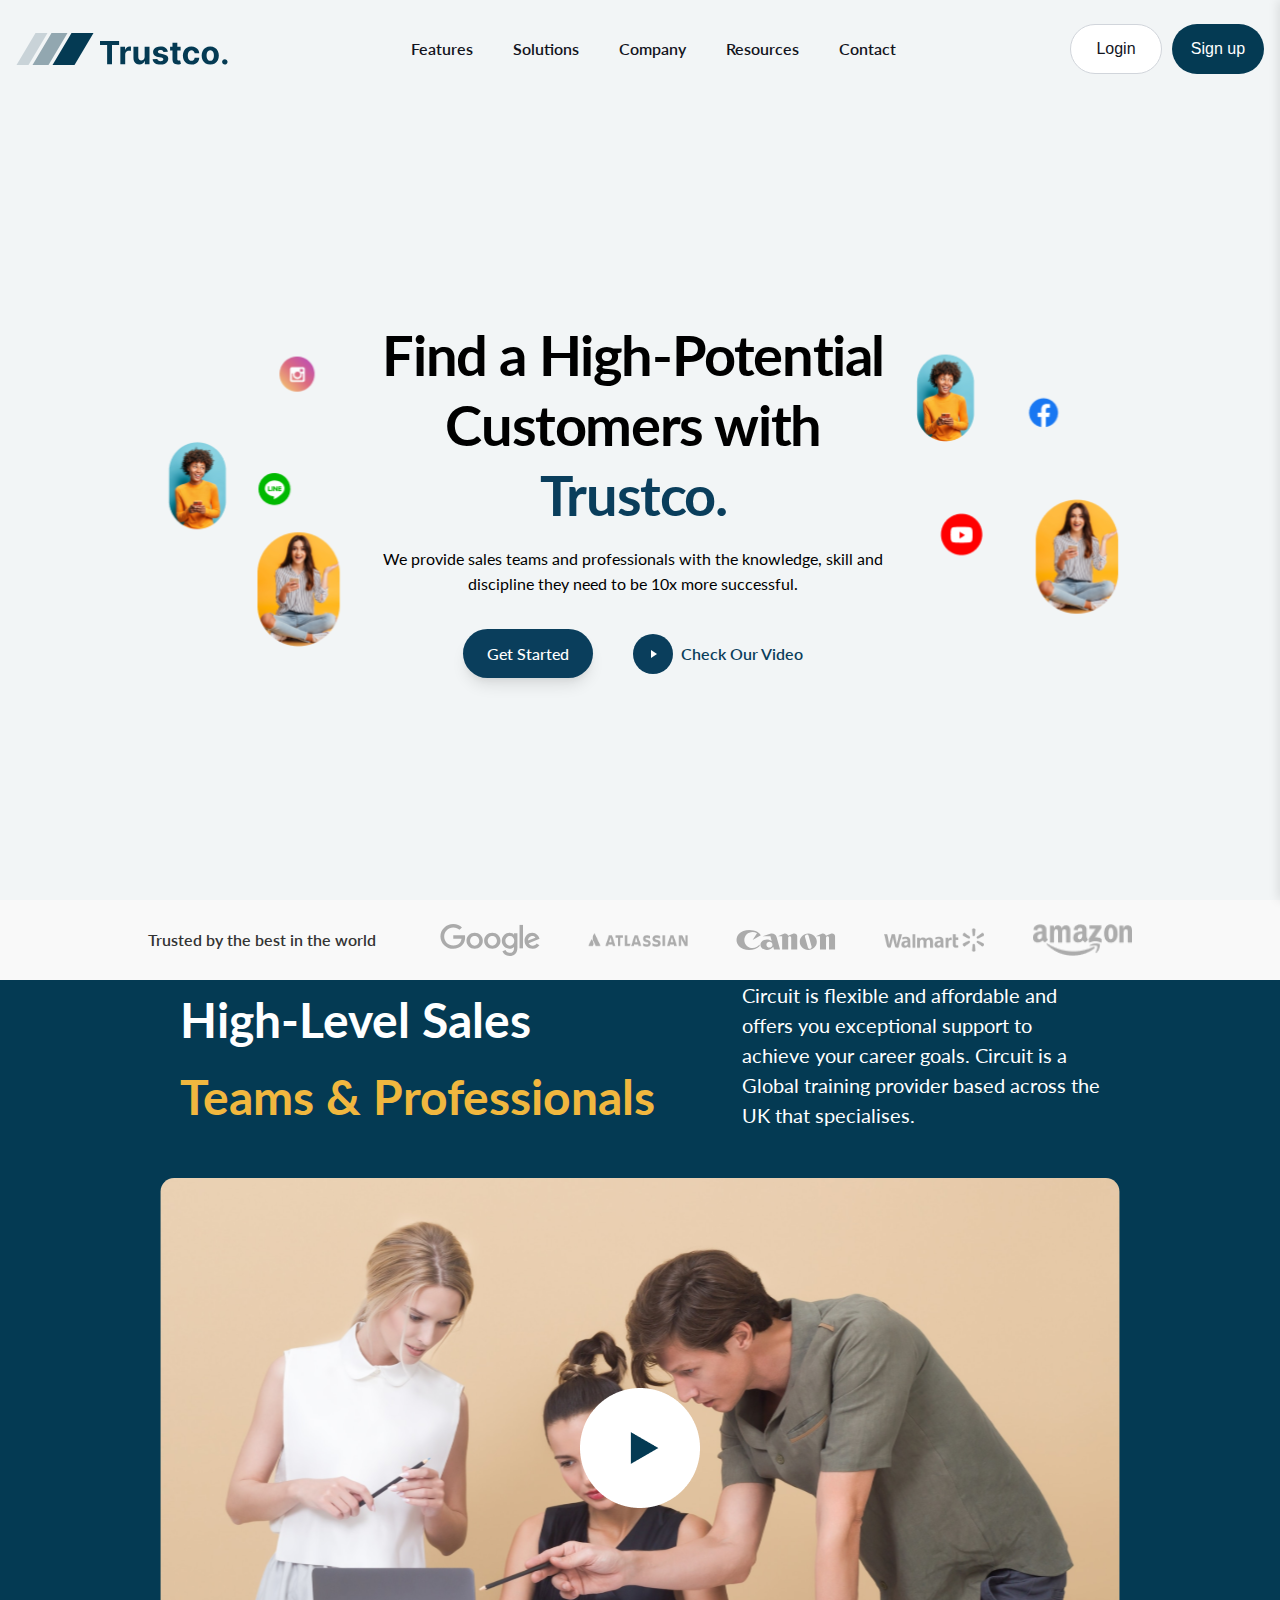
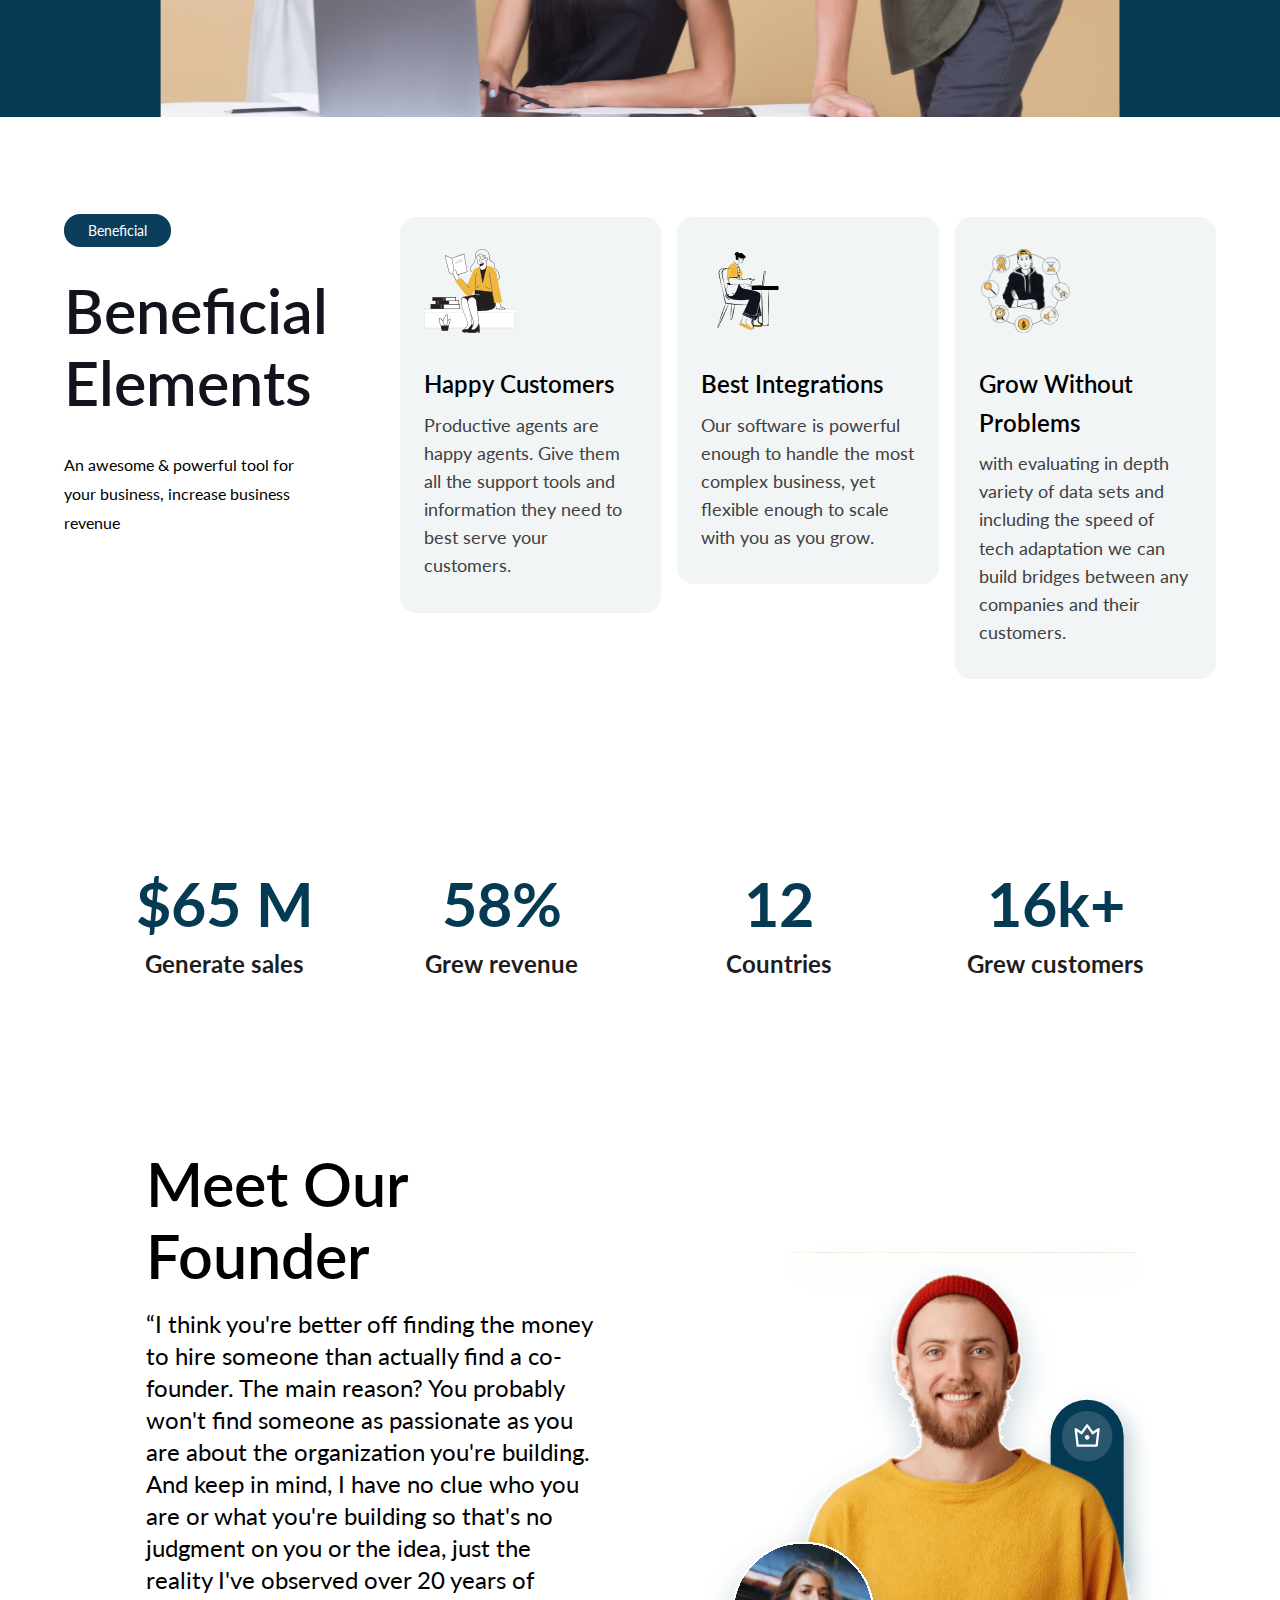
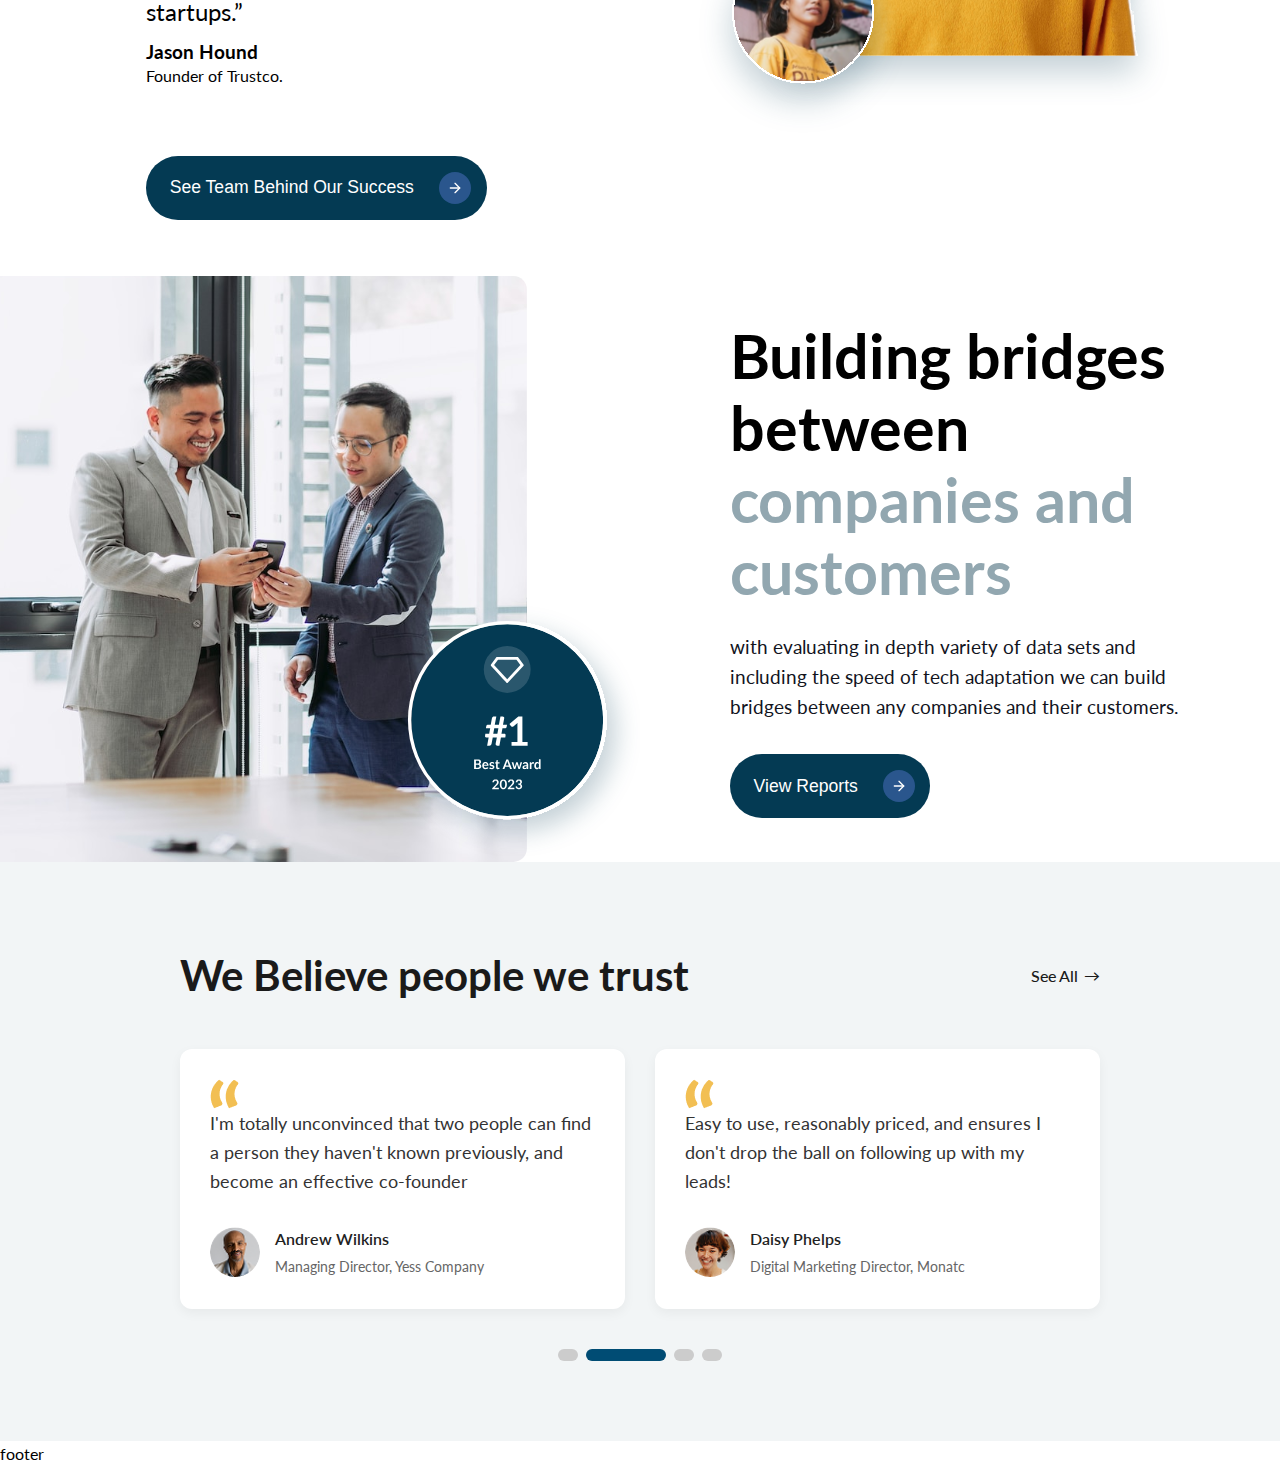
==== index.html @ 1fb5993a "implmented testimonial section for desktop" ====
<!DOCTYPE html>
<html lang="en">

<head>
    <meta charset="UTF-8">
    <meta name="viewport" content="width=device-width, initial-scale=1.0">
    <link rel="stylesheet" href="style.css">
    <title>Document</title>
</head>

<body>
    <!-- navbar -->
    <header>
        <div class="logo">
            <img src="./assests/Logo.svg" alt="Trustco Logo">
        </div>

        <nav class="desktop-menu">
            <ul>
                <li><a href="#">Features</a></li>
                <li><a href="#">Solutions</a></li>
                <li><a href="#">Company</a></li>
                <li><a href="#">Resources</a></li>
                <li><a href="#">Contact</a></li>
            </ul>
        </nav>

        <div class="desktop-buttons">
            <button class="btn btn-login">Login</button>
            <button class="btn btn-signup">Sign up</button>
        </div>

        <!-- Hamburger Menu Button -->
        <button class="hamburger-menu" id="hamburger-button">
            <svg xmlns="http://www.w3.org/2000/svg" viewBox="0 0 24 24" fill="none" stroke="currentColor"
                stroke-width="2" stroke-linecap="round" stroke-linejoin="round">
                <line x1="3" y1="12" x2="21" y2="12"></line>
                <line x1="3" y1="6" x2="21" y2="6"></line>
                <line x1="3" y1="18" x2="21" y2="18"></line>
            </svg>
        </button>
    </header>

    <!-- Mobile Menu -->
    <div class="mobile-menu" id="mobile-menu">
        <div class="mobile-menu-header">
            <button class="close-button" id="close-button">
                <svg xmlns="http://www.w3.org/2000/svg" viewBox="0 0 24 24" fill="none" stroke="currentColor"
                    stroke-width="2" stroke-linecap="round" stroke-linejoin="round">
                    <line x1="18" y1="6" x2="6" y2="18"></line>
                    <line x1="6" y1="6" x2="18" y2="18"></line>
                </svg>
            </button>
        </div>
        <ul>
            <li><a href="#">Features</a></li>
            <li><a href="#">Solutions</a></li>
            <li><a href="#">Company</a></li>
            <li><a href="#">Resources</a></li>
            <li><a href="#">Contact</a></li>
        </ul>
        <div class="mobile-buttons">
            <button class="btn btn-login">Login</button>
            <button class="btn btn-signup">Sign up</button>
        </div>
    </div>

    <div class="overlay" id="overlay"></div>


    <!-- body -->


    <main>
        <section class="hero-section">
            <div class="hero-container">
                <div class="hero-image-left">
                    <img src="./assests/Hero-5.svg" alt="Left decorative image">
                </div>

                <div class="hero-content">
                    <h1 class="hero-title">
                        Find a High-Potential<br>
                        Customers with <span class="highlight">Trustco.</span>
                    </h1>
                    <p class="hero-description">
                        We provide sales teams and professionals with the knowledge, skill and
                        discipline they need to be 10x more successful.
                    </p>

                    <div class="hero-buttons">
                        <a href="#" class="btn-primary">Get Started</a>
                        <a href="#" class="btn-video">
                            <span class="video-icon">
                                <svg width="24" height="24" viewBox="0 0 24 24" fill="none"
                                    xmlns="http://www.w3.org/2000/svg">
                                    <path d="M10 8L16 12L10 16V8Z" fill="white" />
                                </svg>
                            </span>
                            Check Our Video
                        </a>
                    </div>
                </div>

                <div class="hero-image-right">
                    <img src="./assests/Hero 6.svg" alt="Right decorative image">
                </div>
                <div class="hero-image-mobile">
                    <img src="./assests/phoneHero.svg" alt="mobile decorative image">
                </div>
            </div>
        </section>

        <!-- trusted-section -->
        <section class="trusted-section">
            <p class="trusted-text">Trusted by the best in the world</p>

            <div class="logo-container">
                <img src="./assests/Google.svg" alt="Google" />
                <img src="./assests/Atlassian.png" alt="Atlassian" />
                <img src="./assests/Canon.svg" alt="Canon" />

                <img src="./assests/Walmart.png" alt="Walmart" />
                <img src="./assests/Amazon.png " alt="Amazon" />


            </div>


        </section>

        <!-- video section -->
        <section class="video-section">
            <div class="container">
                <div class="video-info">
                    <h1>High-Level Sales <br /> <span class="span-text">Teams & Professionals</span> </h1>
                    <p>Circuit is flexible and affordable and offers you exceptional support to achieve your career
                        goals. Circuit is a Global training provider based across the UK that specialises.</p>
                </div>
            </div>
            <div class="thumbnail-container">
                <img src="./assests/thumbnail.svg" alt="thumbnail" class="thumbnailImage" />
                <a href="https://www.youtube.com/watch?v=2vqvBzb0xJY&ab_channel=JoyousTravel" target="_blank">
                    <img src="./assests/Play (1).png" alt="playButton" class="playButton" /></a>
            </div>


        </section>

        <!-- benefit section -->
        <section class="benefit-section">

            <div class="benefit-item-description">
                <span class="badge">Beneficial</span>
                <h2>Beneficial <br> Elements</h2>
                <p>An awesome & powerful tool for your business, increase business revenue</p>
            </div>
            <div class="benefit-item-wrapper">
                <div class="benefit-items">
                    <img src="./assests/Illust 1.svg" alt="happy Customers" class="benefitIcons" />
                    <div class="benefit-description">
                        <h4> Happy Customers</h4>
                        <p>Productive agents are happy agents. Give them all the support tools and information they need
                            to best serve your customers.</p>
                    </div>
                </div>
                <div class="benefit-items">
                    <img src="./assests/Illust 2.png" alt="happy Customers" class="benefitIcons" />
                    <div class="benefit-description">
                        <h4>Best Integrations</h4>
                        <p>Our software is powerful enough to handle the most complex business, yet flexible enough to
                            scale with you as you grow.</p>
                    </div>
                </div>
                <div class="benefit-items">
                    <img src="./assests/Illust 3.png" alt="happy Customers" class="benefitIcons" />
                    <div class="benefit-description">
                        <h4>Grow Without Problems</h4>
                        <p>with evaluating in depth variety of data sets and including the speed of tech adaptation we
                            can build bridges between any companies and their customers.</p>
                    </div>
                </div>
            </div>




        </section>

        <!-- number desktop section -->
        <section class="number-desktop-section">
            <div class="numberItems">
                <h2>$65 M </h2>
                <p>Generate sales</p>
            </div>
            <div class="numberItems">
                <h2>58% </h2>
                <p>Grew revenue</p>
            </div>
            <div class="numberItems">
                <h2>12</h2>
                <p>Countries</p>
            </div>
            <div class="numberItems">
                <h2>16k+ </h2>
                <p>Grew customers</p>
            </div>
        </section>


        <!-- founder desktop section -->
         <section class="founders-desktop-section">
            <div class="founder-description">
                <div class="description-holder">
                    <div class="founder-info">
                        <h2>Meet Our Founder</h2>
                        <p>“I think you're better off finding the money to hire someone than actually find a co-founder. The main reason? You probably won't find someone as passionate as you are about the organization you're building. And keep in mind, I have no clue who you are or what you're building so 
                            that's no judgment on you or the idea, just the reality I've observed over 20 years of startups.”
                        </p>
                        <div class="desgination">
                            <h5>Jason Hound</h5>
                            <p>Founder of Trustco.</p>
                        </div>
                    </div>
                    
    
                    <button class="success-btn">See Team Behind Our Success
                        <span class="icon-holder"><svg xmlns="http://www.w3.org/2000/svg" width="16" height="16"
                                viewBox="0 0 24 24" fill="none" stroke="currentColor" stroke-width="2"
                                stroke-linecap="round" stroke-linejoin="round">
                                <line x1="5" y1="12" x2="19" y2="12"></line>
                                <polyline points="12 5 19 12 12 19"></polyline>
                            </svg></span>
                    </button>
                </div>
               

            </div>
            <div class="founder-picture">
                <img src="./assests/Decoration Profile.svg" alt="founder picture" class="founderPic" / >
            </div>
            
            
         </section>
        <!-- bridge mobile section -->
        <section class="bridge-section-mobile">
            <div class="image-parent">

                <img src="./assests/bridge.svg" alt="Business professionals looking at mobile device"
                    class="bridge-img">
            </div>
            <div class="bridge-description">
                <div class="bridge-description-holder">
                    <h2 class="bridge-title">Building bridges <span>between</span> <span class="text-light">companies
                            and customers</span></h2>
                    <p class="bridge-text">with evaluating in depth variety of data sets and including the speed of tech
                        adaptation we can build bridges between any companies and their customers.</p>
                    <button class="view-reports-btn">View Reports
                        <span class="icon-holder"><svg xmlns="http://www.w3.org/2000/svg" width="16" height="16"
                                viewBox="0 0 24 24" fill="none" stroke="currentColor" stroke-width="2"
                                stroke-linecap="round" stroke-linejoin="round">
                                <line x1="5" y1="12" x2="19" y2="12"></line>
                                <polyline points="12 5 19 12 12 19"></polyline>
                            </svg></span>
                    </button>
                </div>
            </div>

        </section>
        <!-- bridge section -->
        <section class="bridge-section">
            <div class="image-parent">

                <img src="./assests/bridge.svg" alt="Business professionals looking at mobile device"
                    class="bridge-img">
            </div>
            <div class="bridge-description">
                <div class="bridge-description-holder">
                    <h2 class="bridge-title">Building bridges <span>between</span> <span class="text-light">companies
                            and customers</span></h2>
                    <p class="bridge-text">with evaluating in depth variety of data sets and including the speed of tech
                        adaptation we can build bridges between any companies and their customers.</p>
                    <button class="view-reports-btn">View Reports
                        <span class="icon-holder"><svg xmlns="http://www.w3.org/2000/svg" width="16" height="16"
                                viewBox="0 0 24 24" fill="none" stroke="currentColor" stroke-width="2"
                                stroke-linecap="round" stroke-linejoin="round">
                                <line x1="5" y1="12" x2="19" y2="12"></line>
                                <polyline points="12 5 19 12 12 19"></polyline>
                            </svg></span>
                    </button>
                </div>
            </div>

        </section>

         <!-- number mobile section -->
         <section class="number-mobile-section">
            <div class="numberItems">
                <h2>$65 M </h2>
                <p>Generate sales</p>
            </div>
            <div class="numberItems">
                <h2>58% </h2>
                <p>Grew revenue</p>
            </div>
            <div class="numberItems">
                <h2>12</h2>
                <p>Countries</p>
            </div>
            <div class="numberItems">
                <h2>16k+ </h2>
                <p>Grew customers</p>
            </div>
        </section>

         <!-- founder mobile section -->
         <section class="founders-mobile-section">
            <div class="founder-description">
                <div class="description-holder">
                    <div class="founder-info">
                        <h2>Meet Our Founder</h2>
                        <p>“I think you're better off finding the money to hire someone than actually find a co-founder. The main reason? You probably won't find someone as passionate as you are about the organization you're building. And keep in mind, I have no clue who you are or what you're building so 
                            that's no judgment on you or the idea, just the reality I've observed over 20 years of startups.”
                        </p>
                        <div class="desgination">
                            <h5>Jason Hound</h5>
                            <p>Founder of Trustco.</p>
                        </div>
                    </div>
                    
    
                    <button class="success-btn">See Team Behind Our Success
                        <span class="icon-holder"><svg xmlns="http://www.w3.org/2000/svg" width="16" height="16"
                                viewBox="0 0 24 24" fill="none" stroke="currentColor" stroke-width="2"
                                stroke-linecap="round" stroke-linejoin="round">
                                <line x1="5" y1="12" x2="19" y2="12"></line>
                                <polyline points="12 5 19 12 12 19"></polyline>
                            </svg></span>
                    </button>
                </div>
               

            </div>
            <div class="founder-picture">
                <img src="./assests/Decoration Profile.svg" alt="founder picture" class="founderPic" / >
            </div>
            
            
         </section>

         <!-- testimonial section -->

         <section class="testimonials-section">
            <div class="container">
              <div class="testimonials-header">
                <h2>We Believe people we trust</h2>
                <a href="#" class="see-all">See All <span class="arrow">→</span></a>
              </div>
              
              <div class="testimonials-container">
                <div class="testimonial-card">
                  <img src="./assests/“.png" alt="quote" class="quote-image">
                  <p class="testimonial-text">I'm totally unconvinced that two people can find a person they haven't known previously, and become an effective co-founder</p>
                  <div class="testimonial-author">
                    <img src="./assests/Photo.png" alt="Andrew Wilkins" class="author-image">
                    <div class="author-info">
                      <h4 class="author-name">Andrew Wilkins</h4>
                      <p class="author-title">Managing Director, Yess Company</p>
                    </div>
                  </div>
                </div>
          
                <div class="testimonial-card">
                  <img src="./assests/“.png" alt="quote" class="quote-image">
                  <p class="testimonial-text">Easy to use, reasonably priced, and ensures I don't drop the ball on following up with my leads!</p>
                  <div class="testimonial-author">
                    <img src="./assests/Photo (1).png" alt="Daisy Phelps" class="author-image">
                    <div class="author-info">
                      <h4 class="author-name">Daisy Phelps</h4>
                      <p class="author-title">Digital Marketing Director, Monatc</p>
                    </div>
                  </div>
                </div>
              </div>
          
              <div class="testimonials-pagination">
                <span class="pagination-dot"></span>
                <span class="pagination-dot active"></span>
                <span class="pagination-dot"></span>
                <span class="pagination-dot"></span>
              </div>
            </div>
          </section>


    </main>
    <!-- footer -->
    <footer>
        footer
    </footer>


    <script>
        // Get DOM elements
        const hamburgerButton = document.getElementById('hamburger-button');
        const closeButton = document.getElementById('close-button');
        const mobileMenu = document.getElementById('mobile-menu');
        const overlay = document.getElementById('overlay');
        const mobileMenuLinks = document.querySelectorAll('.mobile-menu a');

        // Open mobile menu
        hamburgerButton.addEventListener('click', () => {
            mobileMenu.classList.add('active');
            overlay.classList.add('active');
            document.body.style.overflow = 'hidden'; // Prevent scrolling when menu is open
        });

        // Close mobile menu
        function closeMenu() {
            mobileMenu.classList.remove('active');
            overlay.classList.remove('active');
            document.body.style.overflow = ''; // Restore scrolling
        }

        closeButton.addEventListener('click', closeMenu);
        overlay.addEventListener('click', closeMenu);

        // Close menu when links are clicked
        mobileMenuLinks.forEach(link => {
            link.addEventListener('click', closeMenu);
        });
    </script>
</body>



</html>
---- style.css ----
@import url('https://fonts.googleapis.com/css2?family=Lato:wght@400;700&display=swap');

* {
    box-sizing: border-box;
    margin: 0;
    padding: 0;
}

body {
    font-family: 'Lato', sans-serif;
    font-size: 1rem;
    line-height: 1.6;
    margin: 0;
    padding: 0;
}

h1,
h2,
h3,
h4,
h5,
h6 {
    font-weight: 600;
    margin-bottom: 0.5rem;
}

h1 {
    font-size: 2.5rem;
}

h2 {
    font-size: 2rem;
}

h3 {
    font-size: 1.75rem;
}

h4 {
    font-size: 1.5rem;
}

h5 {
    font-size: 1.25rem;
}

h6 {
    font-size: 1rem;
}

p {
    font-size: 1rem;
    margin-bottom: 1rem;
}

img {
    max-width: 100%;
    height: auto;
    display: block;
}

.hero-section {
    background-color: #F2F5F6;
    height: calc(100vh - 98px);
    display: flex;
    justify-content: center;
    align-items: center;
    position: relative;
}

.hero-container {
    width: 75%;
    display: flex;
    justify-content: space-between;
    align-items: center;
    position: relative;
}



.hero-content {
    text-align: center;
    margin: 0 auto;
    max-width: 48rem;
}

.hero-title {
    font-size: 3.5rem;
    font-weight: 700;
    letter-spacing: -0.025em;
    line-height: 70px;
}

.hero-title .highlight {
    color: #0A3E5C;
}

.hero-description {
    margin-top: 1rem;
    font-size: 1rem;
    max-width: 32rem;
    margin-left: auto;
    margin-right: auto;
}

/* Button styles */
.hero-buttons {
    display: flex;
    justify-content: center;
    gap: 40px;
    margin-top: 2rem;
}

.btn-primary {
    background-color: #0A3E5C;
    color: white;
    padding: 0.75rem 1.5rem;
    
    border-radius: 9999px;
    font-weight: 500;
    text-decoration: none;
    box-shadow: 0 10px 15px -3px rgba(0, 0, 0, 0.1), 0 4px 6px -2px rgba(0, 0, 0, 0.05);
    cursor: pointer;
}

.btn-video {
    display: flex;
    align-items: center;
    gap: 0.5rem;
    font-weight: 600;
    color: #0A3E5C;
    text-decoration: none;
    cursor: pointer;
}

.video-icon {
    background-color: #0A3E5C;
    border-radius: 9999px;
    padding: 0.5rem;
    display: flex;
    align-items: center;
    justify-content: center;
}


.hero-image-left,
.hero-image-right {
    display: flex;
    align-items: center;
}

.hero-image-mobile {
    display: none;
}


.trusted-section {
    display: flex;
    gap: 4rem;
    justify-content: center;
    align-items: center;
    padding: 20px;
    text-align: center;
    background-color: #f9f9f9;
}

.trusted-text {
    font-size: 16px;
    color: #333;
    margin: 0;
    font-weight: 600;
}

.logo-container {
    display: flex;
    justify-content: center;
    align-items: center;
    gap: 3rem;
}


.logo-container img {
    width: 100px;
    height: 40px;
    object-fit: contain;
    opacity: 0.6;
    transition: opacity 0.3s ease;
}

.logo-container img:hover {
    opacity: 1;
}


/* navbar */
header {
    display: flex;
    justify-content: space-between;
    align-items: center;
    height: 98px;
    padding: 16px;
    background-color: #F2F5F6;
    position: sticky;
    top: 0;
    z-index: 50;
}

.logo {
    display: flex;
    align-items: center;
}

.logo img {
    height: 32px;
    cursor: pointer;
    margin-right: 8px;
}

/* Desktop Menu */
nav.desktop-menu {
    display: flex;
}

.desktop-menu ul {
    display: flex;
    gap: 40px;
    list-style-type: none;
}

.desktop-menu a {
    color: #12141D;
    font-weight: 600;
    text-decoration: none;
    position: relative;
    transition: color 0.3s;
}

.desktop-menu a:hover {
    color: #043A53;
}

.desktop-menu a::after {
    content: '';
    position: absolute;
    left: 0;
    bottom: -2px;
    width: 0;
    height: 2px;
    background-color: #043A53;
    transition: width 0.3s;
}

.desktop-menu a:hover::after {
    width: 100%;
}

.desktop-buttons {
    display: flex;
    gap: 10px;
}

.btn {
    cursor: pointer;
    padding: 8px 16px;
    width: 92px;
    height: 50px;
    font-size: 1rem;
    border-radius: 9999px;
    transition: all 0.3s;
}

.btn-login {
    background-color: white;
    color: #12141D;
    border: 1px solid #D1D5DB;
}

.btn-login:hover {
    border-color: #6B7280;
}

.btn-signup {
    background-color: #043A53;
    color: white;
    border: none;
}

.btn-signup:hover {
    background-color: #021d2a;
}

/* Hamburger Menu */
.hamburger-menu {
    display: none;
    cursor: pointer;
    background: none;
    border: none;
}

.hamburger-menu svg {
    width: 28px;
    height: 28px;
    color: #12141D;
}

/* Mobile Menu */
.mobile-menu {
    position: fixed;
    top: 0;
    right: -300px; 
    width: 300px;
    height: 100vh;
    background-color: white;
    box-shadow: -2px 0 10px rgba(0, 0, 0, 0.1);
    z-index: 100;
    transition: right 0.3s ease-in-out;
}

.mobile-menu.active {
    right: 0;
}

.mobile-menu-header {
    display: flex;
    justify-content: flex-end;
    padding: 20px;
}

.close-button {
    background: none;
    border: none;
    cursor: pointer;
}

.close-button svg {
    width: 28px;
    height: 28px;
    color: #12141D;
}

.mobile-menu ul {
    list-style: none;
    padding: 0 20px;
}

.mobile-menu ul li {
    margin-bottom: 20px;
}

.mobile-menu a {
    color: #12141D;
    font-weight: 600;
    text-decoration: none;
    font-size: 18px;
    transition: color 0.3s;
}

.mobile-menu a:hover {
    color: #043A53;
}

.mobile-buttons {
    display: flex;
    flex-direction: column;
    gap: 10px;
    padding: 20px;
    margin-top: 20px;
}

.mobile-buttons .btn {
    width: 100%;
    text-align: center;
}

.overlay {
    position: fixed;
    top: 0;
    left: 0;
    width: 100%;
    height: 100%;
    background-color: rgba(0, 0, 0, 0.5);
    z-index: 99;
    opacity: 0;
    visibility: hidden;
    transition: all 0.3s ease-in-out;
}

.overlay.active {
    opacity: 1;
    visibility: visible;
}

/* video section */.span-text {
    color: #F0B73F;
}

.video-section {
    background-color: #043A53;
    display: flex;
    justify-content: center;
    align-items: center; /* Ensure vertical centering */
    flex-direction: column; /* Stack items vertically */
}

.video-info {
    display: flex;
    align-items: center;
    gap: 1.5rem;
}

.video-info h1 {
    width: 60%;
    font-weight: bold;
    font-size: 3rem;
}

.video-info p {
    width: 40%;
    font-size: 1.25rem;
    line-height: 30px;
}

.container {
    width: 75%;
    margin-top: 6.25rem;
    color: white;
}

.thumbnail-container {
    margin-top: 2rem; 
    position: relative;
    width: 75%;
}

.thumbnailImage {
    width: 100%; 
    height: auto;
    display: block;
}

.playButton {
    position: absolute;
    top: 50%;
    left: 50%;
    transform: translate(-50%, -50%);
    width: 7.5rem;
    height: 7.5rem;
    cursor: pointer;
}

/* benefit section */
.badge {
    background-color: #0A3E5C;
    color: #ffffff;
    height: 2.6rem;
    width: 7.8rem ;
   padding: 0.5rem 1.5rem 0.5rem 1.5rem;
    border-radius: 1rem;
    font-size: 0.875rem;
}
.benefit-item-wrapper{
    display: flex;
    gap: 1rem;
}
.benefit-item-description{
    width: 16rem;

}
.benefit-item-description h2{
    margin-top: 2rem;
    color: #12141D;
    font-size: 3.8rem;
    letter-spacing: -2%;
    line-height: 72px;
    margin-bottom: 2rem;
}
.benefit-item-description p{
    line-height: 1.8rem;
}
.benefitIcons {
    width: 5.8rem;
    height: 5.8rem;
    max-height: 5.25rem;
    object-fit: cover;
    margin-bottom: 2rem;
    display: block;
}
.benefit-description h4{
    font-size: 1.5rem;
    margin-top: 0;
}
.benefit-description p{
    font-size: 1.1rem;
    color: #404040;
    margin-bottom: 0;
}
.benefit-item-wrapper {
    display: flex;
    gap: 1rem;
    align-items: flex-start; 
}

.benefit-section{
    margin-top: 6.25rem ;
    display: flex;
    gap: 5rem;
    justify-content: center;
    margin-bottom: 5.8rem;
}
.benefit-items{
    background-color: #F2F5F6;
    border-radius: 1rem;
    max-width: 16.35rem;
    padding: 2rem 1.5rem 2rem 1.5rem;
    position: relative;
}

/* bridge-Section */

.bridge-section {
    display: flex;
}

.image-parent {
    width: 50%;
}

.bridge-img {
    width: 100%;
    height: 100%;
    object-fit: cover;
}

.bridge-description {
    width: 50%;
    display: flex;
    justify-content: center;
    align-items: center;
    padding: 2rem;
    background-color: #fff;
}

.bridge-description-holder {
    width: 80%;
}

.bridge-title {
    font-size: 3.8rem;
    font-weight: 700;
    margin-bottom: 1.5rem;
    line-height: 72px;
    font-weight: bold;
    color: #000;
}

.bridge-title .text-light {
    color: #92A7B0;
    font-weight: bold;
}

.bridge-text {
    color: #12141D;
    font-size: 1.2rem;
    margin-bottom: 2rem;
    line-height: 30px;
}

.view-reports-btn {
    display: flex;
    align-items: center;
    gap: 25px;
    background-color: #043A53;
    color: white;
    border: none;
    padding: 1rem 0 1rem 1.5rem;
    border-radius: 55px;
    width: 12.5rem;
    font-weight: 500;
    font-size: 1.1rem;
    cursor: pointer;
    transition: background-color 0.3s;
}
.icon-holder{
    background-color: #2A568D;
    width: 2rem;
    height: 2rem;
    border-radius: 50%;
    display: flex;
    align-items: center;
    justify-content: center;
}

.view-reports-btn:hover {
    background-color: #00304d;
}

.view-reports-btn svg {
    width: 16px;
    height: 16px;
}

.bridge-section-mobile{
    display: none;
}


/* number section  */
.number-desktop-section{
    display: grid;
    width: 85%;
    align-items: center;
    justify-content: center;
    grid-template-columns: repeat(auto-fit, minmax( 235px    , 1fr));
    margin-inline: auto;
    height: 20rem;
    gap: 20px;
}
.numberItems{
    display: flex;
    flex-direction: column;
    align-items: center;
}
.numberItems h2{
    font-size: 3.8rem;
    line-height: 72px;
    color: #043A53;
    font-weight: bold;
}
.numberItems p{
    color: #1E1E1E;
    font-size: 1.5rem;
    line-height: 32px;
    font-weight: bold;
}

.number-mobile-section{
    display: none;
    grid-template-columns: repeat(auto-fit, minmax( 235px    , 1fr));
}

/* founders-section */
.success-btn {
    margin-top: 4rem;
    display: flex;
    align-items: center;
    gap: 25px;
    background-color: #043A53;
    color: white;
    border: none;
    padding: 1rem 1rem 1rem 1.5rem;
    border-radius: 55px;
    font-weight: 500;
    font-size: 1.1rem;
    cursor: pointer;
    transition: background-color 0.3s;
}

.founders-desktop-section{
    display: flex;
    padding: 3.5rem 3rem;
}
.founder-description{
    width: 55%;
    display: flex;
    justify-content: center;
    align-items: center;
  
}
.founder-picture{
    width: 45%;
    display: flex;
}

.founder-info h2{
    font-size: 3.8rem;
    line-height: 72px; 
    margin-bottom: 1rem; 
}
.founder-info p{
    font-size: 1.5rem;
    line-height: 32px;  
}
.description-holder{
    width: 70%;
}
.desgination{
    margin-top: 1.5rem;
}
.desgination h5{
    font-weight: bold;
    font-size: 1.2rem;
    margin-bottom: 0;
    line-height: 0;
}
.desgination p{
    margin-top: 0.5rem;
    font-size: 1rem;
}

.founders-mobile-section{
    display: none;
}

/* testimonial section */
.testimonials-section {
    padding: 80px 0;
    background-color: #F2F5F6;
  }
  
  .container {
    max-width: 1200px;
    margin: 0 auto;
    padding: 0 20px;
  }
  
  .testimonials-header {
    display: flex;
    justify-content: space-between;
    align-items: center;
    margin-bottom: 40px;
  }
  
  .testimonials-header h2 {
    font-size: 42px;
    font-weight: 700;
    color: #1a1a1a;
    margin: 0;
  }
  
  .see-all {
    display: flex;
    align-items: center;
    color: #1a1a1a;
    text-decoration: none;
    font-size: 16px;
    font-weight: 500;
  }
  
  .arrow {
    margin-left: 6px;
  }
  
  .testimonials-container {
    display: flex;
    gap: 30px;
    margin-bottom: 40px;
  }
  
  .testimonial-card {
    flex: 1;
    background-color: #ffffff;
    border-radius: 12px;
    padding: 30px;
    box-shadow: 0 4px 12px rgba(0, 0, 0, 0.05);
    position: relative;
  }
  
  .quote-icon {
    font-size: 90px;
    color: #f2b636;
    line-height: 1;
    font-family: Georgia, serif;
    position: absolute;
    top: 15px;
    left: 20px;
    opacity: 0.3;
  }
  
  .testimonial-text {
    min-height: 5rem;
    font-size: 18px;
    line-height: 1.6;
    color: #333;
    margin-bottom: 30px;
    position: relative;
    z-index: 1;
  }
  
  .testimonial-author {
    display: flex;
    align-items: center;
  }
  
  .author-image {
    width: 50px;
    height: 50px;
    border-radius: 50%;
    margin-right: 15px;
    object-fit: cover;
  }
  
  .author-info {
    display: flex;
    flex-direction: column;
  }
  
  .author-name {
    margin: 0 0 5px 0;
    font-size: 16px;
    font-weight: 600;
    color: #222;
  }
  
  .author-title {
    margin: 0;
    font-size: 14px;
    color: #666;
  }
  
  .testimonials-pagination {
    display: flex;
    justify-content: center;
    gap: 8px;
  }
  
  .pagination-dot {
    width: 20px;
    height: 12px;
    border-radius: 10px;
    background-color: #ccc;
    cursor: pointer;
  }
  
  .pagination-dot.active {
    width: 80px;
    border-radius: 10px;
    background-color: #004c74;
  }
@media only screen and (max-width: 1023px) {
    nav.desktop-menu {
        display: none;
    }

    .desktop-buttons {
        display: none;
    }

    .hamburger-menu {
        display: block;
    }
}

@media (max-width: 1000px) {
    .hero-container {
        flex-direction: column-reverse;
        width: 90%;
        padding: 2rem 0;
    }

    .hero-section {
        height: auto;
    }

    .hero-content {
        order: 1;
        margin: 0 auto 2rem;
        padding: 0 1rem;
    }

    .hero-title {
        font-size: 2.5rem;
        line-height: 3rem;
    }

    .hero-description {
        max-width: 80%;
        font-size: 0.9rem;
    }

    .hero-buttons {
        margin-top: 1.5rem;
    }

    .hero-image-left img,
    .hero-image-right img {
        display: none;
    }

    .hero-image-mobile {
        display: block;
    }

    .trusted-section {
        flex-direction: column;
        gap: 2rem;
        padding: 30px 20px;
    }

    .logo-container {
        flex-wrap: wrap;
        gap: 3rem;
    }

    .logo-container img {
        width: 90px;
        height: 36px;
    }
    .video-info{
        flex-direction: column;
    }
    .video-info h1 {
        width: 100%;
    }
    br{
        display: none;
    }
    .video-info p {
        width: 100%;
    }
    .playButton{
        width: 5rem;
        height: 5rem;
    }

    .benefit-section{
        flex-direction: column;
        margin-top: 2.5rem;
        padding: 0 1rem 0 1rem;
        gap: 1rem;
    }
    .benefit-description{
        text-align: left;
    }
    .benefit-item-wrapper{
        margin-inline:auto ;
        padding: 0 1rem 0 1rem;
    }
    .benefit-item-description{
        margin-inline:auto ;
    }
    .benefit-item-description {
        width: 90%;
    }
    .benefit-item-description h2{
        font-size: 2.2rem;
        margin-top: 0;
        margin-bottom: 0;
    }
    .number-desktop-section{
        display: none;
    }
    .number-mobile-section{
        margin-top: 1.5rem;
        padding: 50px 0;
        display: grid;
    }
    .numberItems h2{
        font-size: 2.8rem;
        line-height: 52px;
    }
    .numberItems p{
        font-size: 1rem;
        line-height: 22px;
    }
    .founders-desktop-section{
        display: none;
    }
    .founders-mobile-section{
        display: block;
    }
    .founder-description{
        width: 90%;
        margin-inline:auto ;
    }
    .founder-picture{
        display: block;
        width: 100%;
    }
    .founder-info h2{
        font-size: 2.8rem;
        line-height: 52px;
    }
    .founder-info p{
        font-size: 1rem;
        line-height: 22px;
    }
    .description-holder{
        width: 85%;
    }
    .success-btn{
        margin-inline:auto ;
    }
}


@media (max-width: 768px) {
    body {
        text-align: center;
    }
    .hero-content {
        padding: 0.5rem;
        margin-top: 2rem;
    }

    .hero-title {
        font-size: 2.5rem;
        line-height: 2.5rem;
        margin-bottom: 1rem;
    }

    .hero-description {
        max-width: 80%;
        font-size: 0.875rem;
        line-height: 1.5;
    }


    .hero-buttons {
        align-items: center;
        gap: 1rem;
        flex-direction: column;
        margin-top: 1.5rem;
    }

    .btn-primary {
        width: 40%;
        padding: 1rem;
    }

    .btn-video {
        margin-top: 0.5rem;
    }


    .hero-image-left img,
    .hero-image-right img {
        display: none;
    }

    .hero-image-mobile {
        display: block;
        max-width: 90%;
        margin-inline: auto;
    }

    .logo-container {
        gap: 2rem;
    }
    .container{
        margin-top: 3.1rem;
    }
    .video-info{
        gap: 1rem;

    }
    .container{
        width: 90%;
    }
    .video-info h1 {
        width: 100%;
        font-size: 1.8rem;
        line-height: normal;
        text-align: left;
    }
    .video-info p {
        width: 100%;
        font-size: 0.8rem;
        text-align: left;
    }
    .playButton{
        width: 3rem;
        height: 3rem;
    }
    .thumbnail-container{
        margin-top: 1rem;
        width: 90%;
    }
    .benefit-item-wrapper {
        flex-direction: column;
    
    }
    .benefit-section{
        margin-top: 3.2rem;
        gap: 1.5rem;
        margin-bottom: 3.2rem;
    }
    .benefit-items{
        max-width: 100%;
    }
    .benefit-item-description {
        width: 90%;
    }
    .benefit-item-description h2{
        font-size: 2.2rem;
        line-height: 25px;
        margin-top: 1.5rem;
        margin-bottom: 1rem;
    }
    .benefit-item-description p{
        line-height: 20px;
    }
    .bridge-section{
        display: none;
    }
    .bridge-section-mobile{
        display: flex;
        flex-direction: column-reverse;
    }
    .image-parent{
        width: 100%;
    }
    .bridge-description{
        width: 100%;
    }
    .bridge-title{
        font-size: 1.8rem;
        line-height: 38px;
    }
    .bridge-text{
        font-size: 0.9rem;
        line-height: 20px;
    }
    .view-reports-btn{
        margin-inline: auto;
    }

    .numberItems h2{
        font-size: 2rem;
        line-height: 44px;
    }
    .numberItems p{
        font-size: 1rem;
        line-height: 24px;
    }
    .number-mobile-section{
        margin-top: 1.5rem;
        margin-inline: auto;
        padding: 50px 0;
        justify-content: center;
        align-items: center;
        grid-template-columns: repeat(auto-fit, minmax( 150px    , 1fr));
        gap: 2rem;
        width: 90%;
    }
    .founder-info h2{
        font-size: 2rem;
        line-height: 44px;
    }
    .founder-info p{
        font-size: 1rem;
        line-height: 24px;
    }
  
}
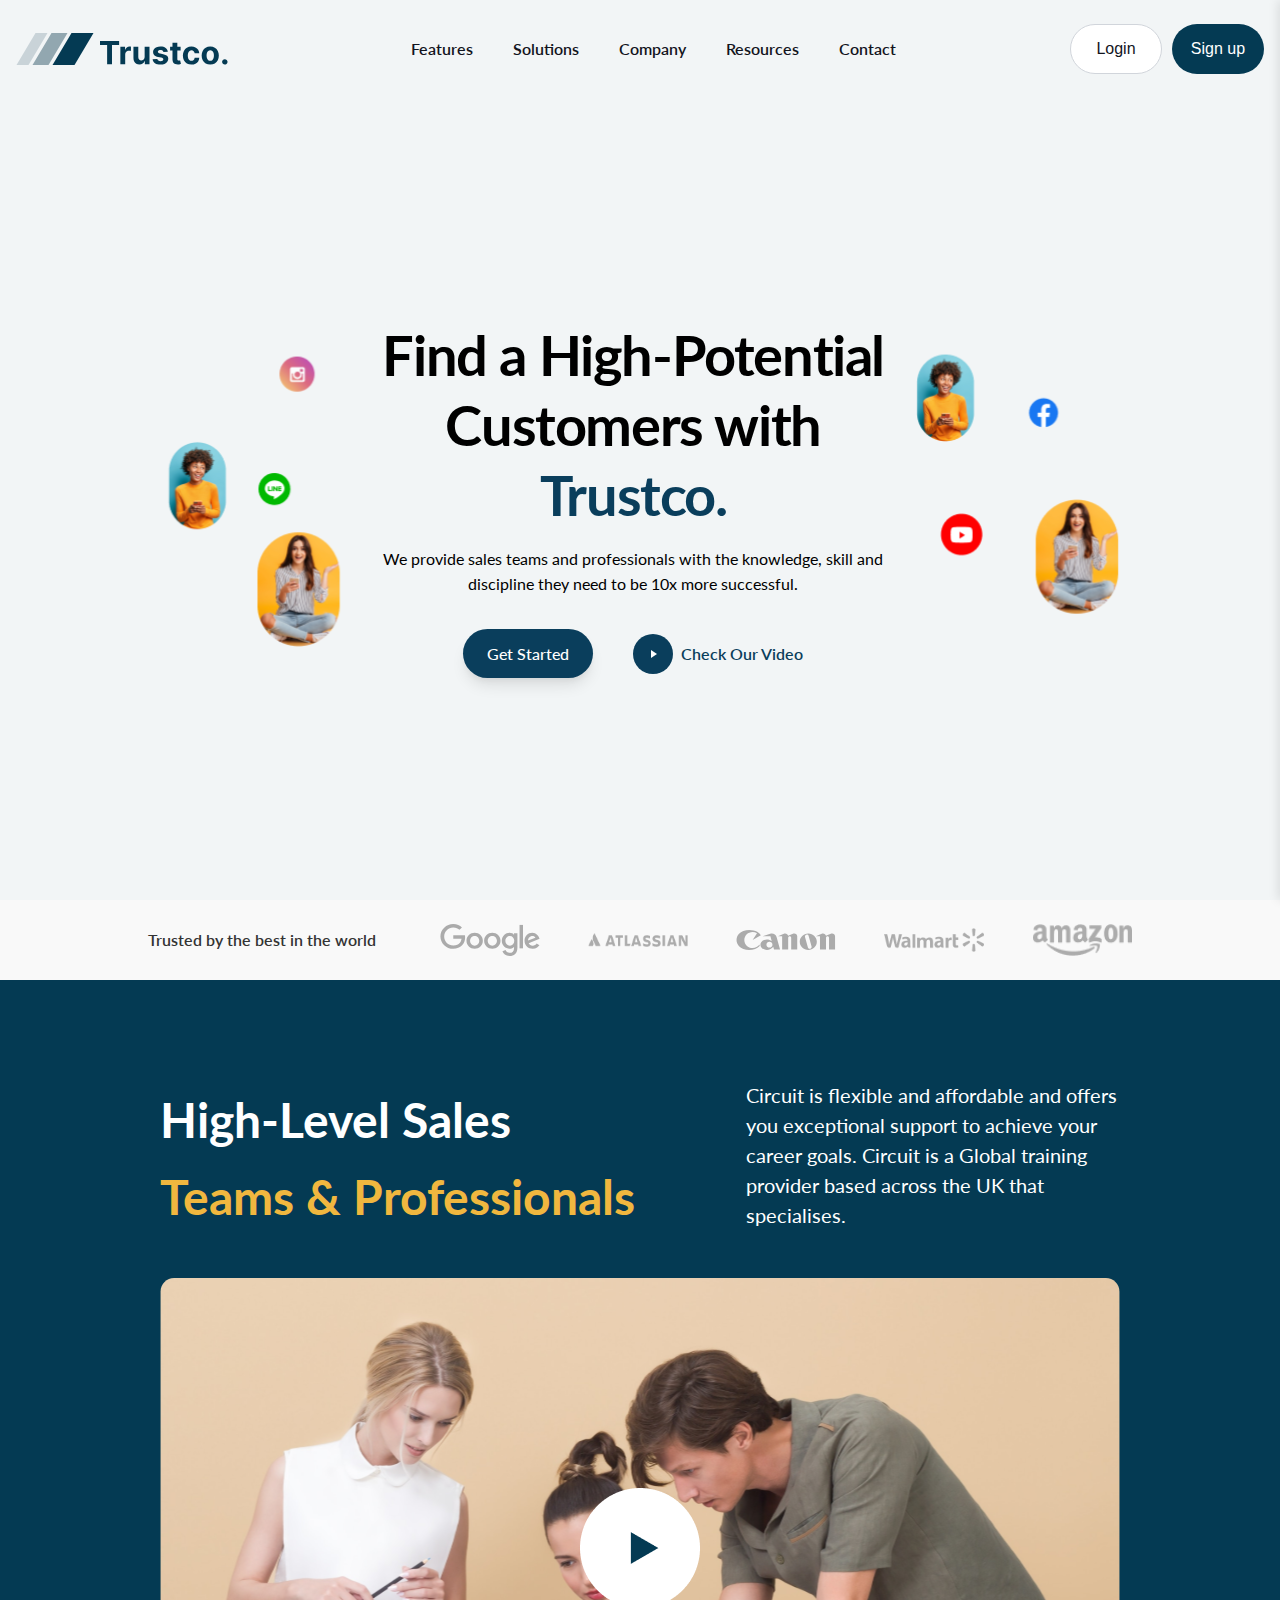
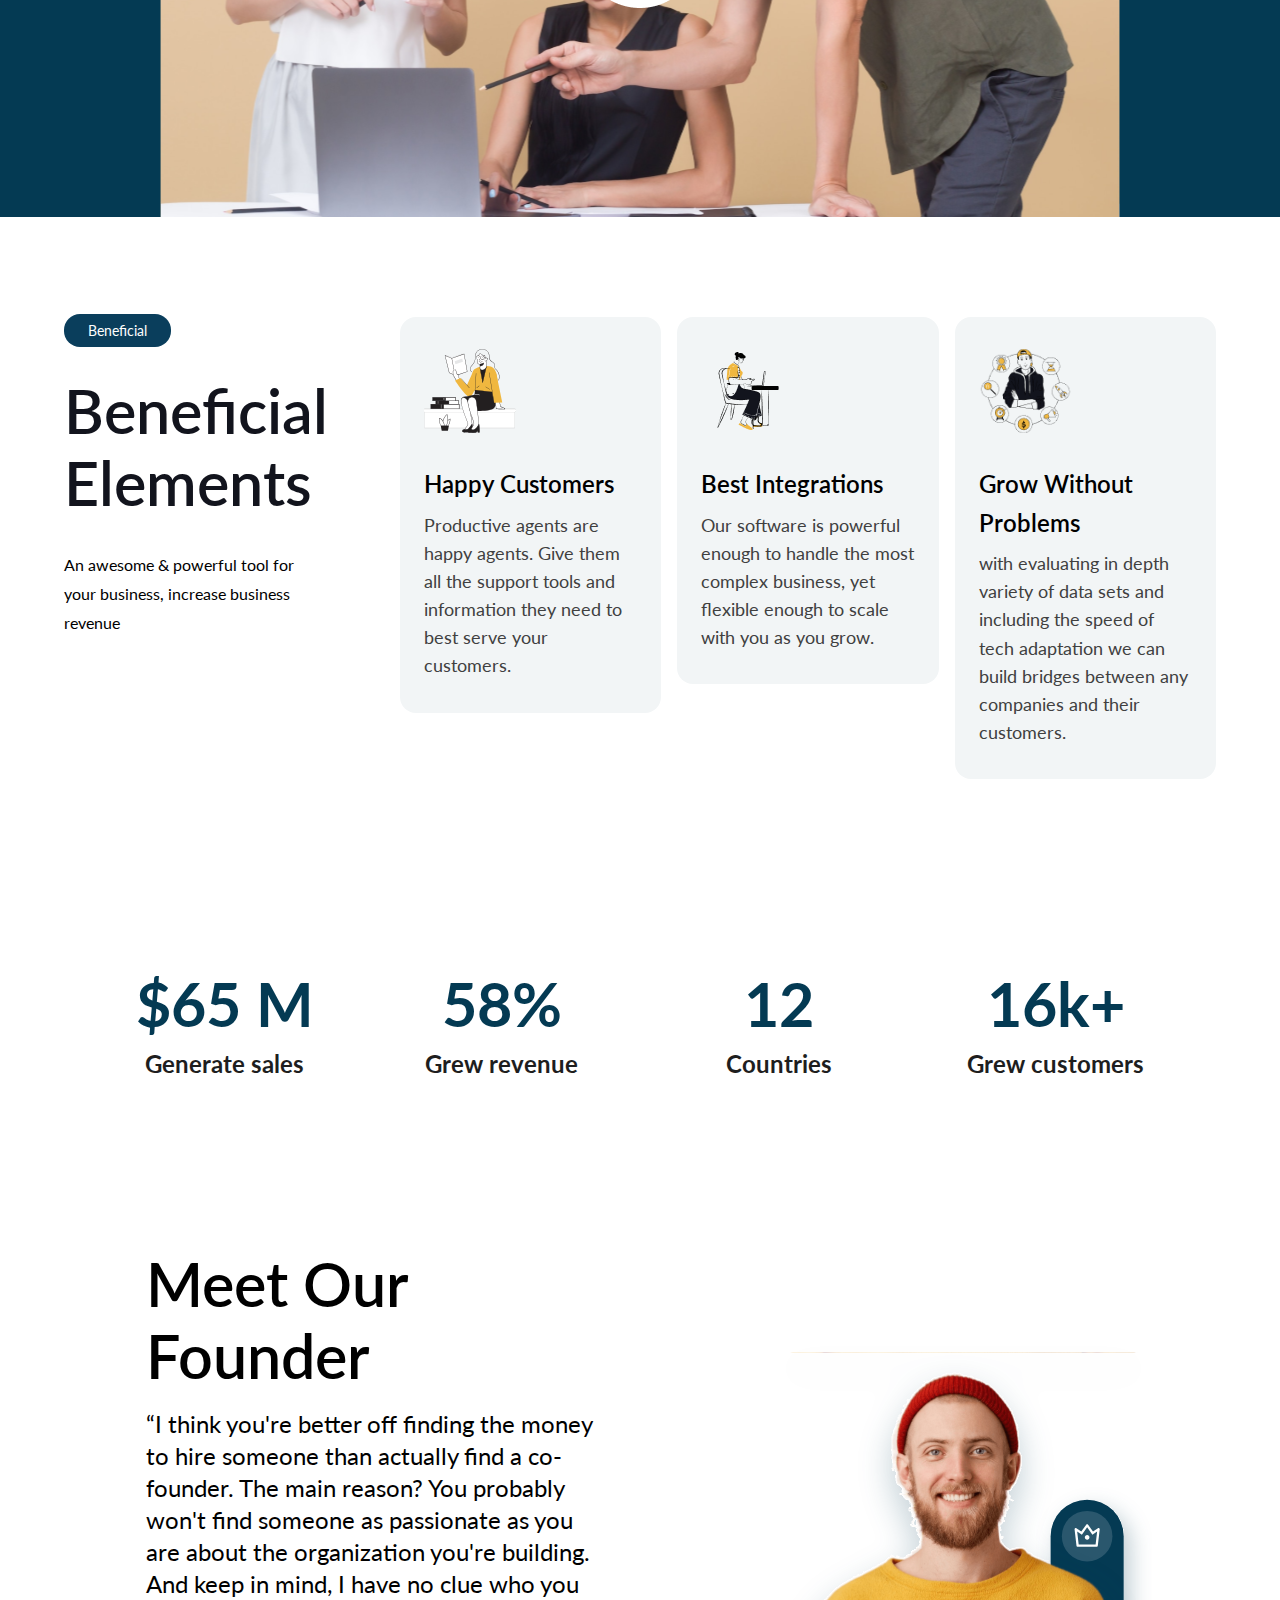
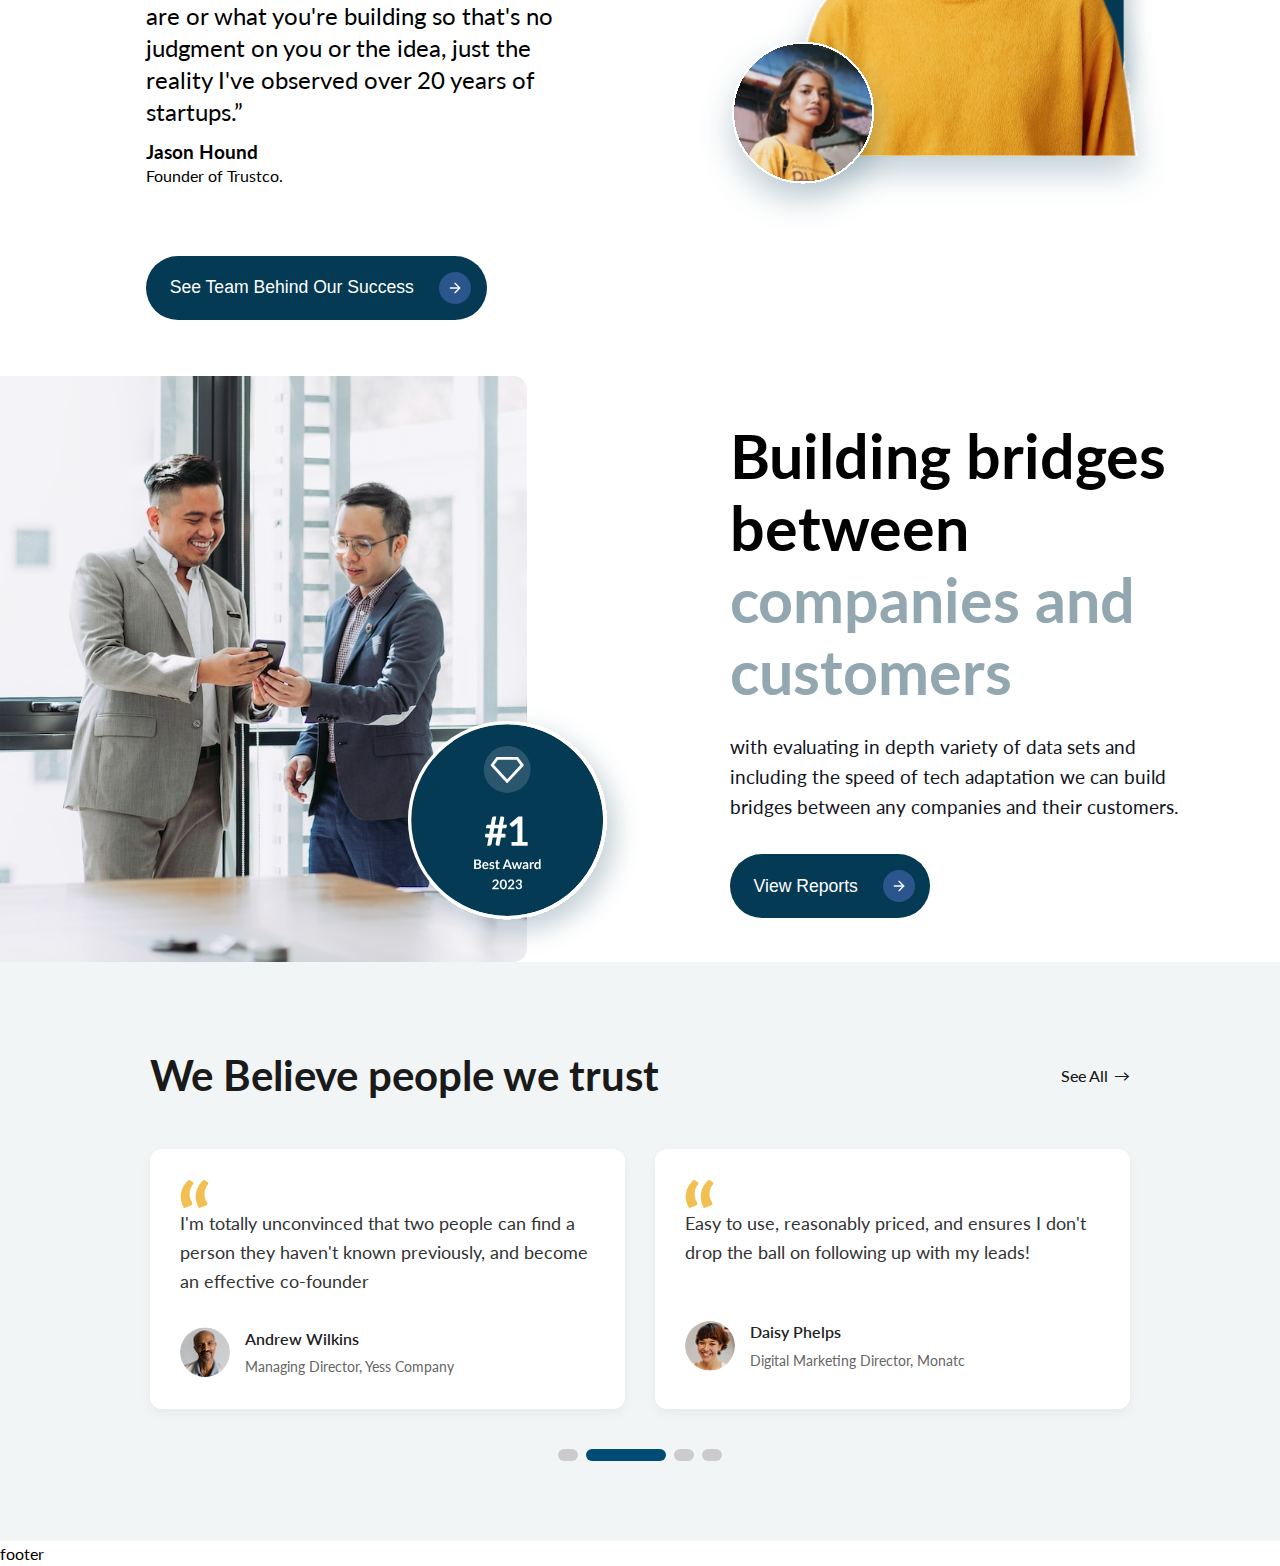
==== commit 1ec92535: "css change to make the testimonial section responsive" ====
--- a/index.html
+++ b/index.html
@@ -330,7 +330,7 @@
                     
     
                     <button class="success-btn">See Team Behind Our Success
-                        <span class="icon-holder"><svg xmlns="http://www.w3.org/2000/svg" width="16" height="16"
+                        <span class="icon-holder icon-mobile"><svg xmlns="http://www.w3.org/2000/svg" width="16" height="16"
                                 viewBox="0 0 24 24" fill="none" stroke="currentColor" stroke-width="2"
                                 stroke-linecap="round" stroke-linejoin="round">
                                 <line x1="5" y1="12" x2="19" y2="12"></line>
@@ -351,12 +351,18 @@
          <!-- testimonial section -->
 
          <section class="testimonials-section">
-            <div class="container">
+            <div class="testi-container">
               <div class="testimonials-header">
                 <h2>We Believe people we trust</h2>
-                <a href="#" class="see-all">See All <span class="arrow">→</span></a>
+                <a href="#" class="see-all desktop">See All <span class="arrow">→</span></a>
               </div>
-              
+              <div class="testimonials-pagination mobile">
+                <span class="pagination-dot"></span>
+                <span class="pagination-dot active"></span>
+                <span class="pagination-dot"></span>
+                <span class="pagination-dot"></span>
+              </div>
+            </div>
               <div class="testimonials-container">
                 <div class="testimonial-card">
                   <img src="./assests/“.png" alt="quote" class="quote-image">
@@ -382,8 +388,8 @@
                   </div>
                 </div>
               </div>
-          
-              <div class="testimonials-pagination">
+              <a href="#" class="see-all mobile">See All <span class="arrow">→</span></a>
+              <div class="testimonials-pagination desktop">
                 <span class="pagination-dot"></span>
                 <span class="pagination-dot active"></span>
                 <span class="pagination-dot"></span>
--- a/style.css
+++ b/style.css
@@ -703,16 +703,10 @@
 
 /* testimonial section */
 .testimonials-section {
-    padding: 80px 0;
+    padding: 80px 150px;
     background-color: #F2F5F6;
   }
-  
-  .container {
-    max-width: 1200px;
-    margin: 0 auto;
-    padding: 0 20px;
-  }
-  
+
   .testimonials-header {
     display: flex;
     justify-content: space-between;
@@ -740,12 +734,12 @@
     margin-left: 6px;
   }
   
-  .testimonials-container {
+    .testimonials-container {
     display: flex;
     gap: 30px;
     margin-bottom: 40px;
   }
-  
+
   .testimonial-card {
     flex: 1;
     background-color: #ffffff;
@@ -754,7 +748,7 @@
     box-shadow: 0 4px 12px rgba(0, 0, 0, 0.05);
     position: relative;
   }
-  
+
   .quote-icon {
     font-size: 90px;
     color: #f2b636;
@@ -765,7 +759,7 @@
     left: 20px;
     opacity: 0.3;
   }
-  
+
   .testimonial-text {
     min-height: 5rem;
     font-size: 18px;
@@ -775,12 +769,12 @@
     position: relative;
     z-index: 1;
   }
-  
+
   .testimonial-author {
     display: flex;
     align-items: center;
   }
-  
+
   .author-image {
     width: 50px;
     height: 50px;
@@ -788,31 +782,31 @@
     margin-right: 15px;
     object-fit: cover;
   }
-  
+
   .author-info {
     display: flex;
     flex-direction: column;
   }
-  
+
   .author-name {
     margin: 0 0 5px 0;
     font-size: 16px;
     font-weight: 600;
     color: #222;
   }
-  
+
   .author-title {
     margin: 0;
     font-size: 14px;
     color: #666;
   }
-  
+
   .testimonials-pagination {
     display: flex;
     justify-content: center;
     gap: 8px;
   }
-  
+
   .pagination-dot {
     width: 20px;
     height: 12px;
@@ -820,11 +814,14 @@
     background-color: #ccc;
     cursor: pointer;
   }
-  
+
   .pagination-dot.active {
     width: 80px;
     border-radius: 10px;
     background-color: #004c74;
+  }
+  .mobile{
+    display: none;
   }
 @media only screen and (max-width: 1023px) {
     nav.desktop-menu {
@@ -980,6 +977,60 @@
     .success-btn{
         margin-inline:auto ;
     }
+    .desktop{
+        display: none;
+    }
+    .mobile{
+        display: flex;
+    } 
+    .testimonials-section{
+        padding: 3.2rem 0;
+    }
+
+    .testimonials-container {
+        gap: 20px;
+        margin-bottom: 20px;
+      }
+      
+      .testimonials-header {
+        margin-bottom: 15px;
+        justify-content: center;
+      }
+      
+      .testimonials-header h2 {
+        font-size: 24px;
+        margin-bottom: 15px;
+      }
+     
+      .testimonial-card {
+        padding: 20px;
+        margin: 0 auto;
+        max-width: 90%;
+      }
+      
+    
+      .testimonial-text {
+        font-size: 1rem;
+        min-height: auto;
+      }
+    
+      .testimonials-pagination.mobile {
+        margin-bottom: 20px;
+        justify-content: center;
+      }
+      
+      a.see-all.mobile {
+        text-align: center;
+        display: block;
+        margin: 20px auto;
+        font-weight: 700;
+        text-decoration: none;
+      }
+      .icon-mobile{
+        height: 2rem;
+        width: 2.5rem;
+      }
+
 }
 
 
@@ -1140,5 +1191,9 @@
         font-size: 1rem;
         line-height: 24px;
     }
+    .testimonial-card:not(:nth-child(2)) {
+        display: none;
+      }
+      
   
 }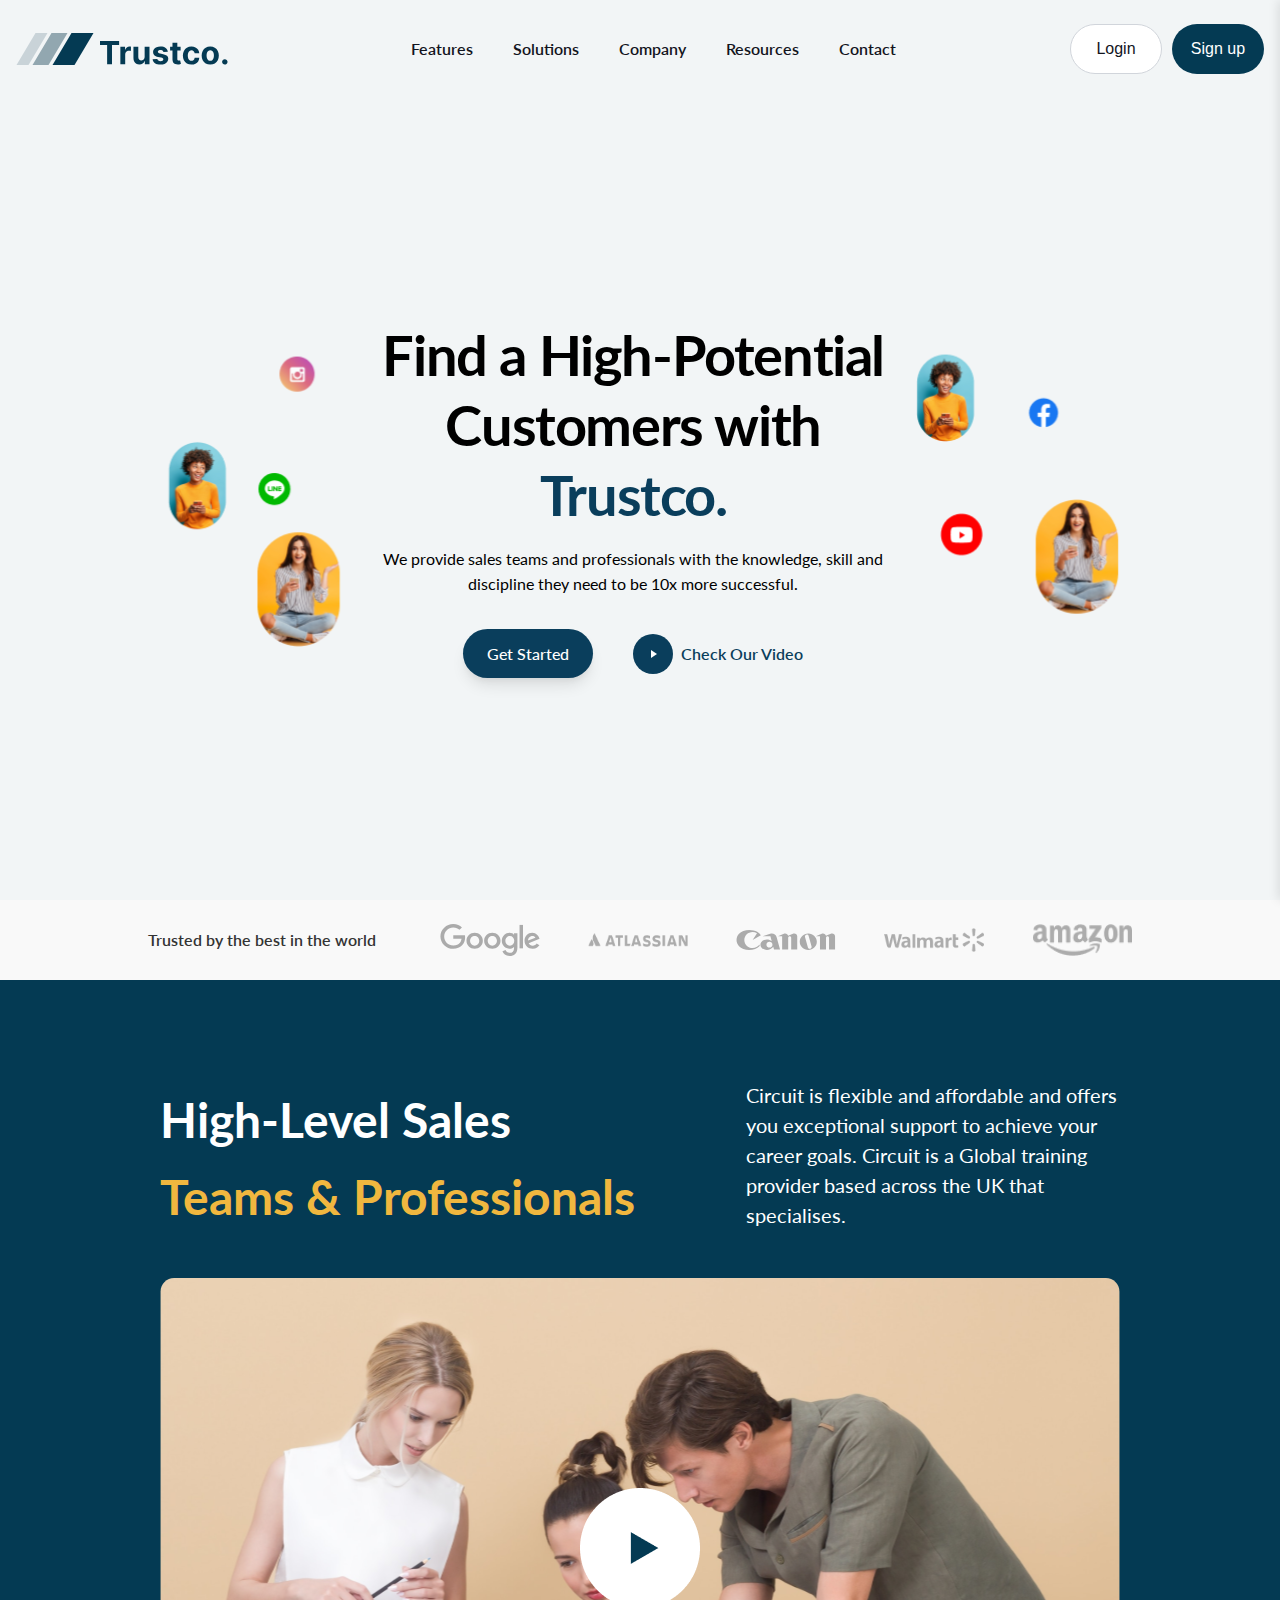
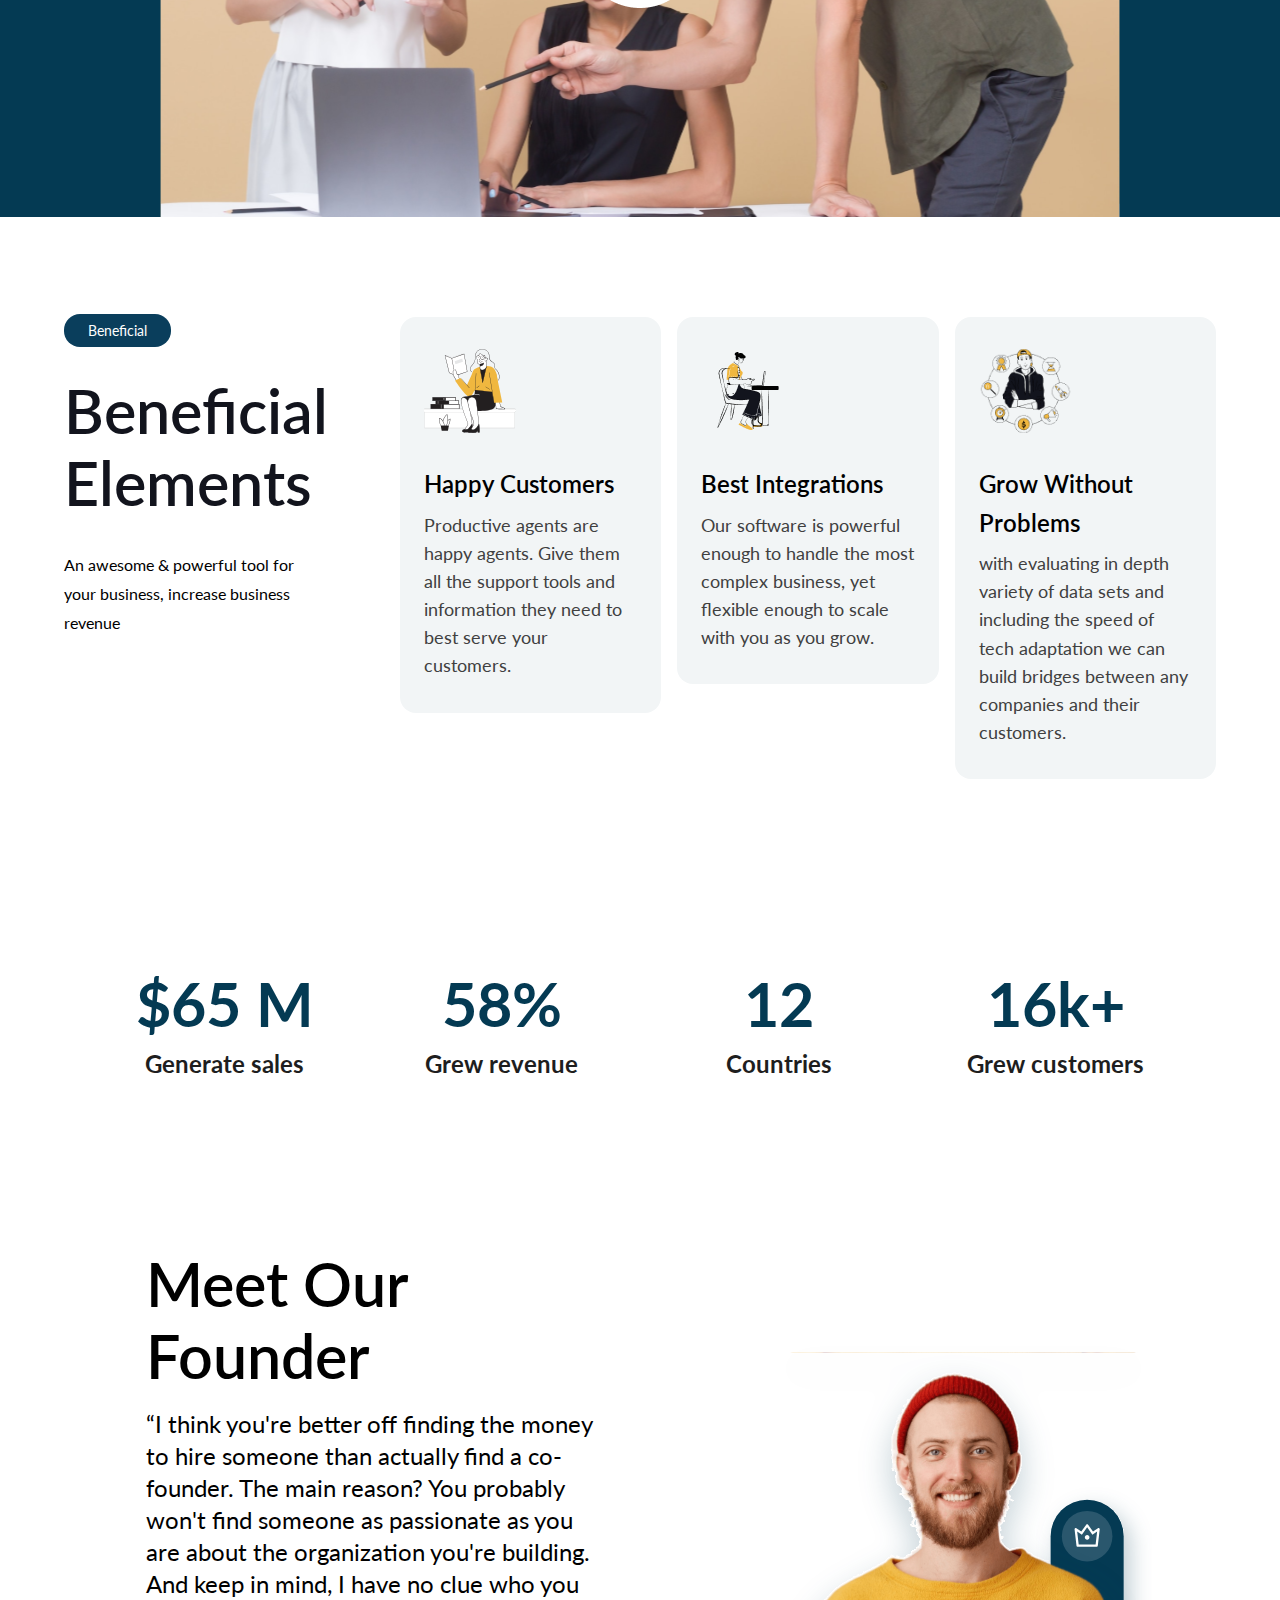
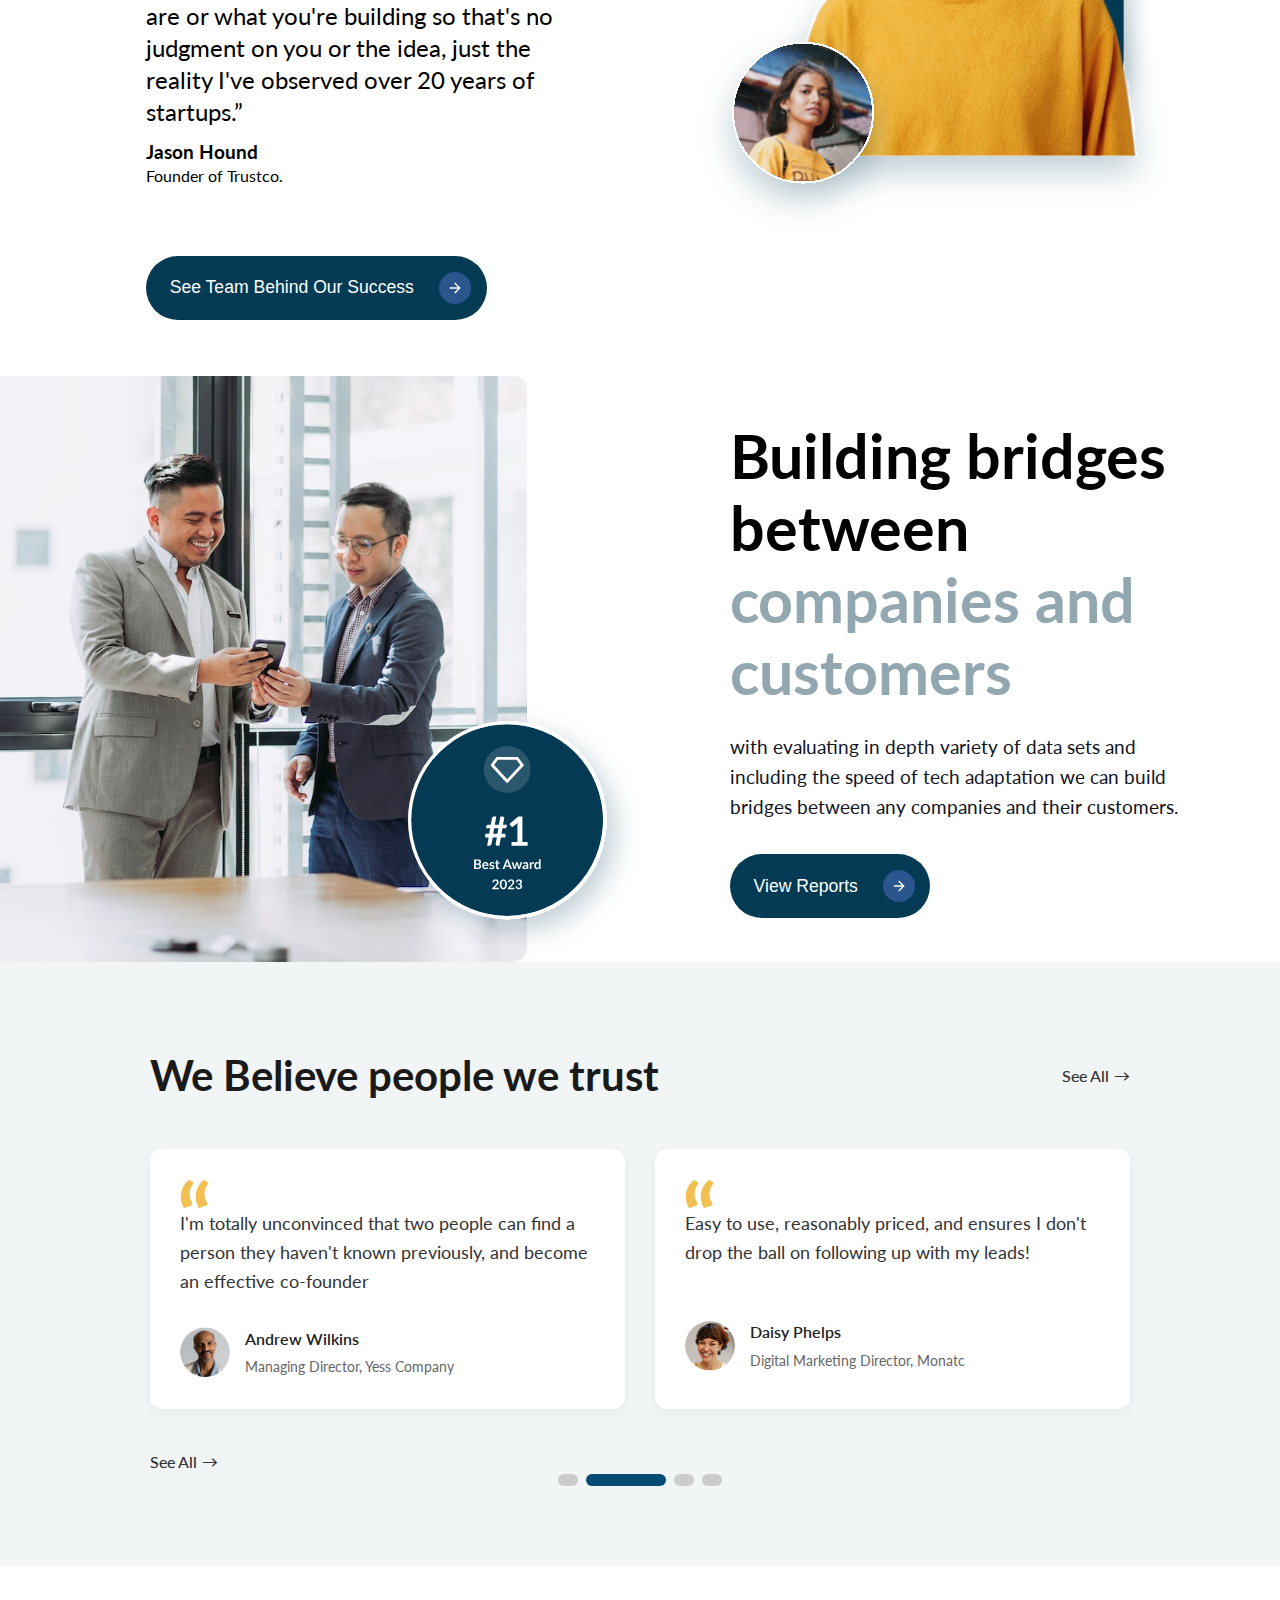
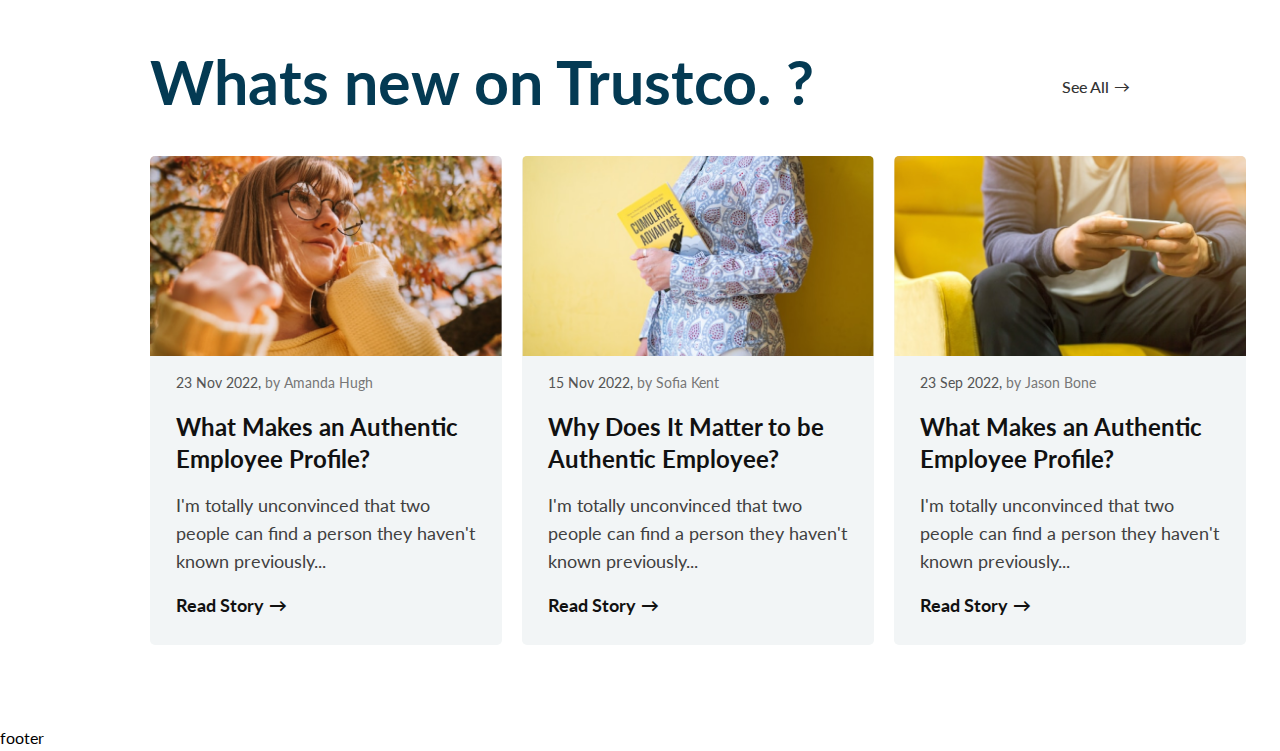
==== commit f83b469c: "implmented blogs section for desktop" ====
--- a/index.html
+++ b/index.html
@@ -399,6 +399,60 @@
           </section>
 
 
+          <!-- blog section  -->
+          <section class="blog-section">
+            <div class="blog-header">
+              <h2>Whats new on Trustco. ?</h2>
+              <a href="#" class="see-all">See All <span class="arrow">→</span></a>
+            </div>
+            
+            <div class="blog-cards">
+              <!-- Card 1 -->
+              <div class="blog-card">
+                <div class="card-image">
+                  <img src="./assests/Photo (2).png" alt="Woman in yellow sweater">
+                </div>
+                <div class="card-info">
+                    <div class="card-date">23 Nov 2022, <span class="author">by Amanda Hugh</span></div>
+                    <h3 class="card-title">What Makes an Authentic Employee Profile?</h3>
+                    <p class="card-excerpt">I'm totally unconvinced that two people can find a person they haven't known previously...</p>
+                    <a href="#" class="read-more">Read Story <span class="arrow">→</span></a>
+                </div>
+                
+              </div>
+              
+              <!-- Card 2 -->
+              <div class="blog-card">
+                <div class="card-image">
+                  <img src="./assests/Photo (3).png" alt="Person holding a book against yellow background">
+                </div>
+                <div class="card-info">
+                <div class="card-date">15 Nov 2022, <span class="author">by Sofia Kent</span></div>
+                <h3 class="card-title">Why Does It Matter to be Authentic Employee?</h3>
+                <p class="card-excerpt">I'm totally unconvinced that two people can find a person they haven't known previously...</p>
+                <a href="#" class="read-more">Read Story <span class="arrow">→</span></a>
+            </div>
+              </div>
+              
+              <!-- Card 3 -->
+              <div class="blog-card">
+                <div class="card-image">
+                  <img src="./assests/Photo (4).png" alt="Person on yellow chair">
+                </div>
+                <div class="card-info">
+                <div class="card-date">23 Sep 2022, <span class="author">by Jason Bone</span></div>
+                <h3 class="card-title">What Makes an Authentic Employee Profile?</h3>
+                <p class="card-excerpt">I'm totally unconvinced that two people can find a person they haven't known previously...</p>
+                <a href="#" class="read-more">Read Story <span class="arrow">→</span></a>
+                </div>
+              </div>
+            </div>
+            
+            <div class="mobile-see-all">
+              <a href="#" class="see-all">See All <span class="arrow">→</span></a>
+            </div>
+          </section>
+
     </main>
     <!-- footer -->
     <footer>
--- a/style.css
+++ b/style.css
@@ -822,6 +822,118 @@
   }
   .mobile{
     display: none;
+  }
+
+  /* Blog Section Styles */
+.blog-section {
+ 
+    margin: 0 auto;
+    padding: 80px 150px;
+  }
+  
+  .blog-header {
+    display: flex;
+    justify-content: space-between;
+    align-items: center;
+    margin-bottom: 30px;
+  }
+  
+  .blog-header h2 {
+    font-size: 3.8rem;
+    font-weight: 700;
+    line-height: 72px;
+    color: #043A53;
+  }
+  
+  .see-all {
+    color: #333;
+    text-decoration: none;
+    font-size: 16px;
+    display: flex;
+    align-items: center;
+  }
+  
+  .arrow {
+    margin-left: 5px;
+  }
+  
+  .blog-cards {
+    display: grid;
+    grid-template-columns: repeat(3, 1fr);
+    gap: 20px;
+  }
+  
+  .blog-card {
+    border-radius: 5px;
+    overflow: hidden;
+    width: 22rem;
+    background-color: #F2F5F6;
+    display: flex;
+    flex-direction: column;
+  }
+  .card-info{
+    margin-top: 1rem;
+    display: flex;
+    flex-direction: column;
+    gap: 1rem;
+    padding: 0 1.6rem 1.6rem 1.6rem;
+  }
+  
+  .card-image {
+    height: 200px;
+    overflow: hidden;
+  }
+  
+  .card-image img {
+    width: 100%;
+    height: 100%;
+    object-fit: cover;
+    transition: transform 0.3s ease;
+  }
+  
+  .card-image img:hover {
+    transform: scale(1.05);
+  }
+  
+  .card-date {
+    font-size: 14px;
+    color: #555;
+  }
+  
+  .author {
+    color: #777;
+  }
+  
+  .card-title {
+    font-size: 1.5rem;
+    font-weight: 700;
+    line-height: 32px;
+    margin-bottom:0;
+    color: #111;
+  }
+  
+  .card-excerpt {
+    color: #404040;
+    font-size: 18px;
+    margin-bottom:0;
+    line-height: 28px;
+  }
+  
+  .read-more {
+    margin-top: auto;
+    color: #111;
+    text-decoration: none;
+    font-weight: 700;
+    font-size: 18px;
+    display: flex;
+    align-items: center;
+    width: fit-content;
+  }
+  
+  .mobile-see-all {
+    display: none;
+    text-align: center;
+    margin-top: 30px;
   }
 @media only screen and (max-width: 1023px) {
     nav.desktop-menu {
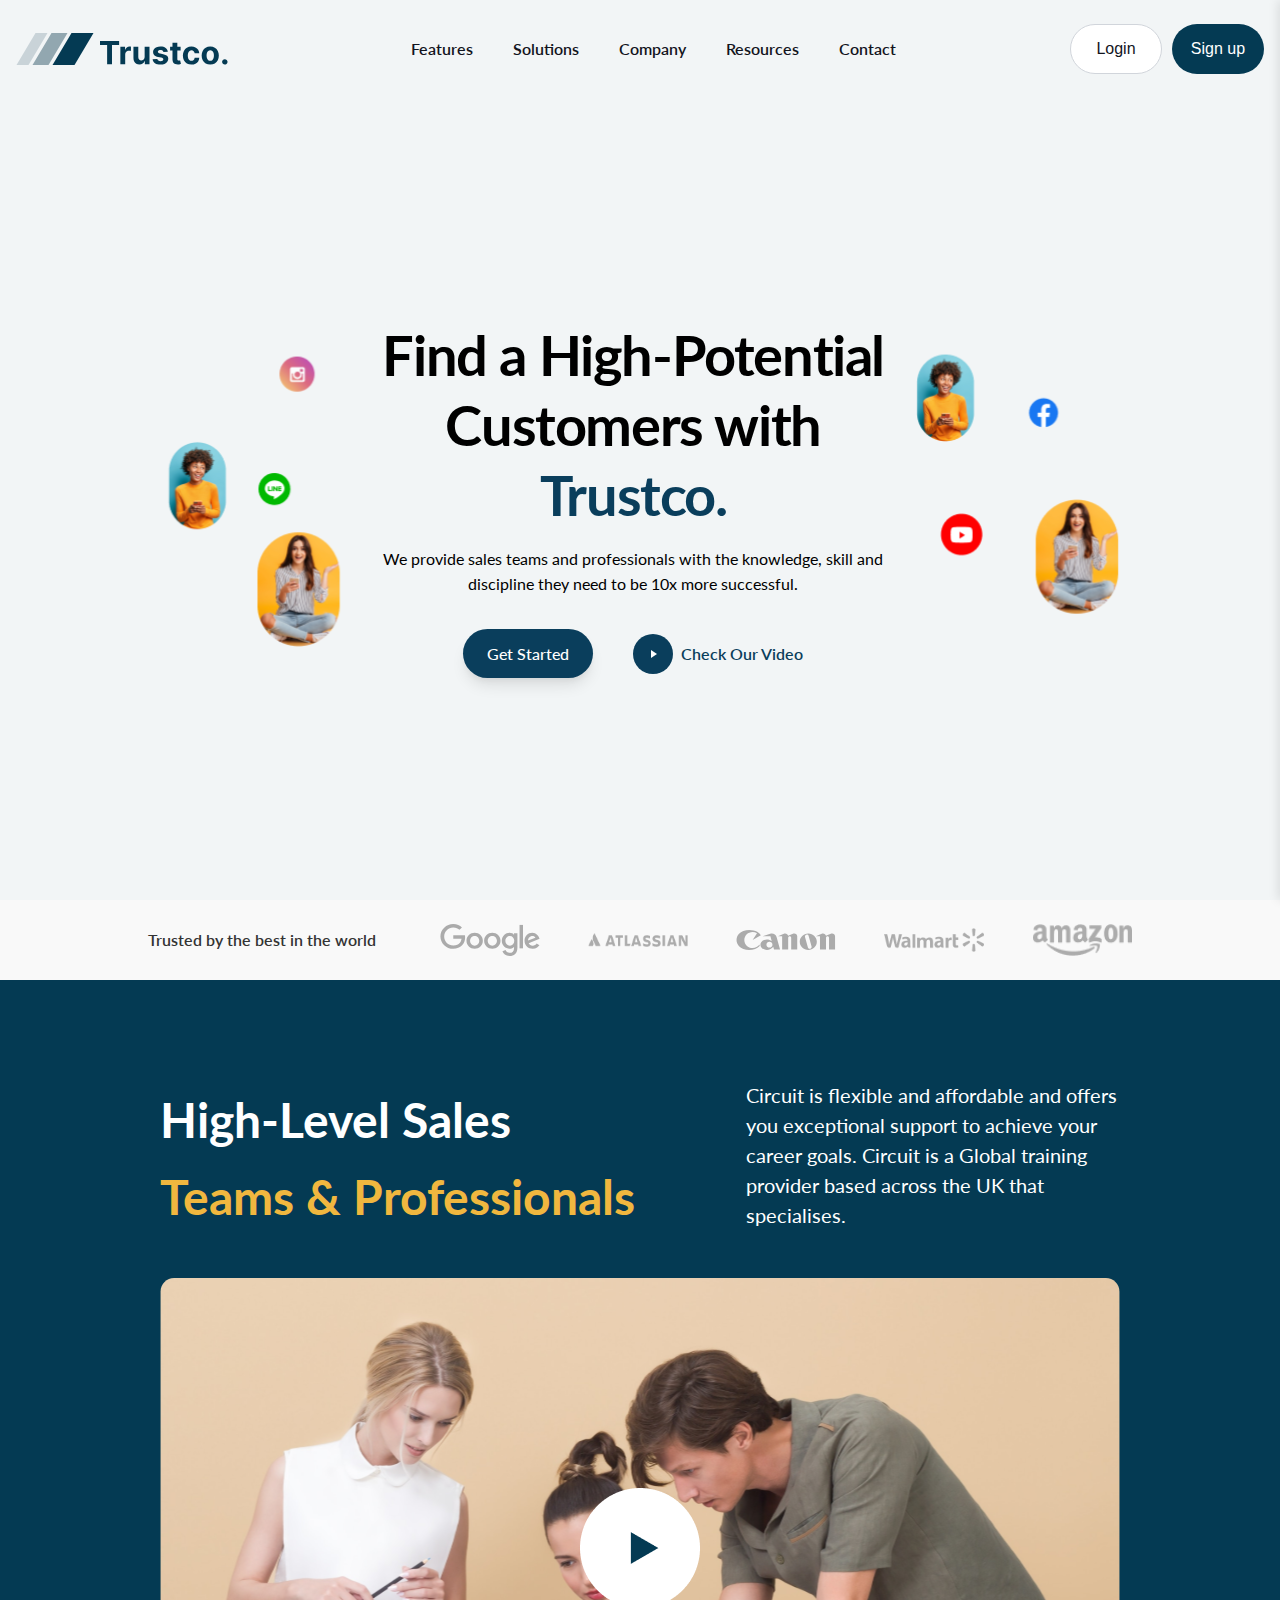
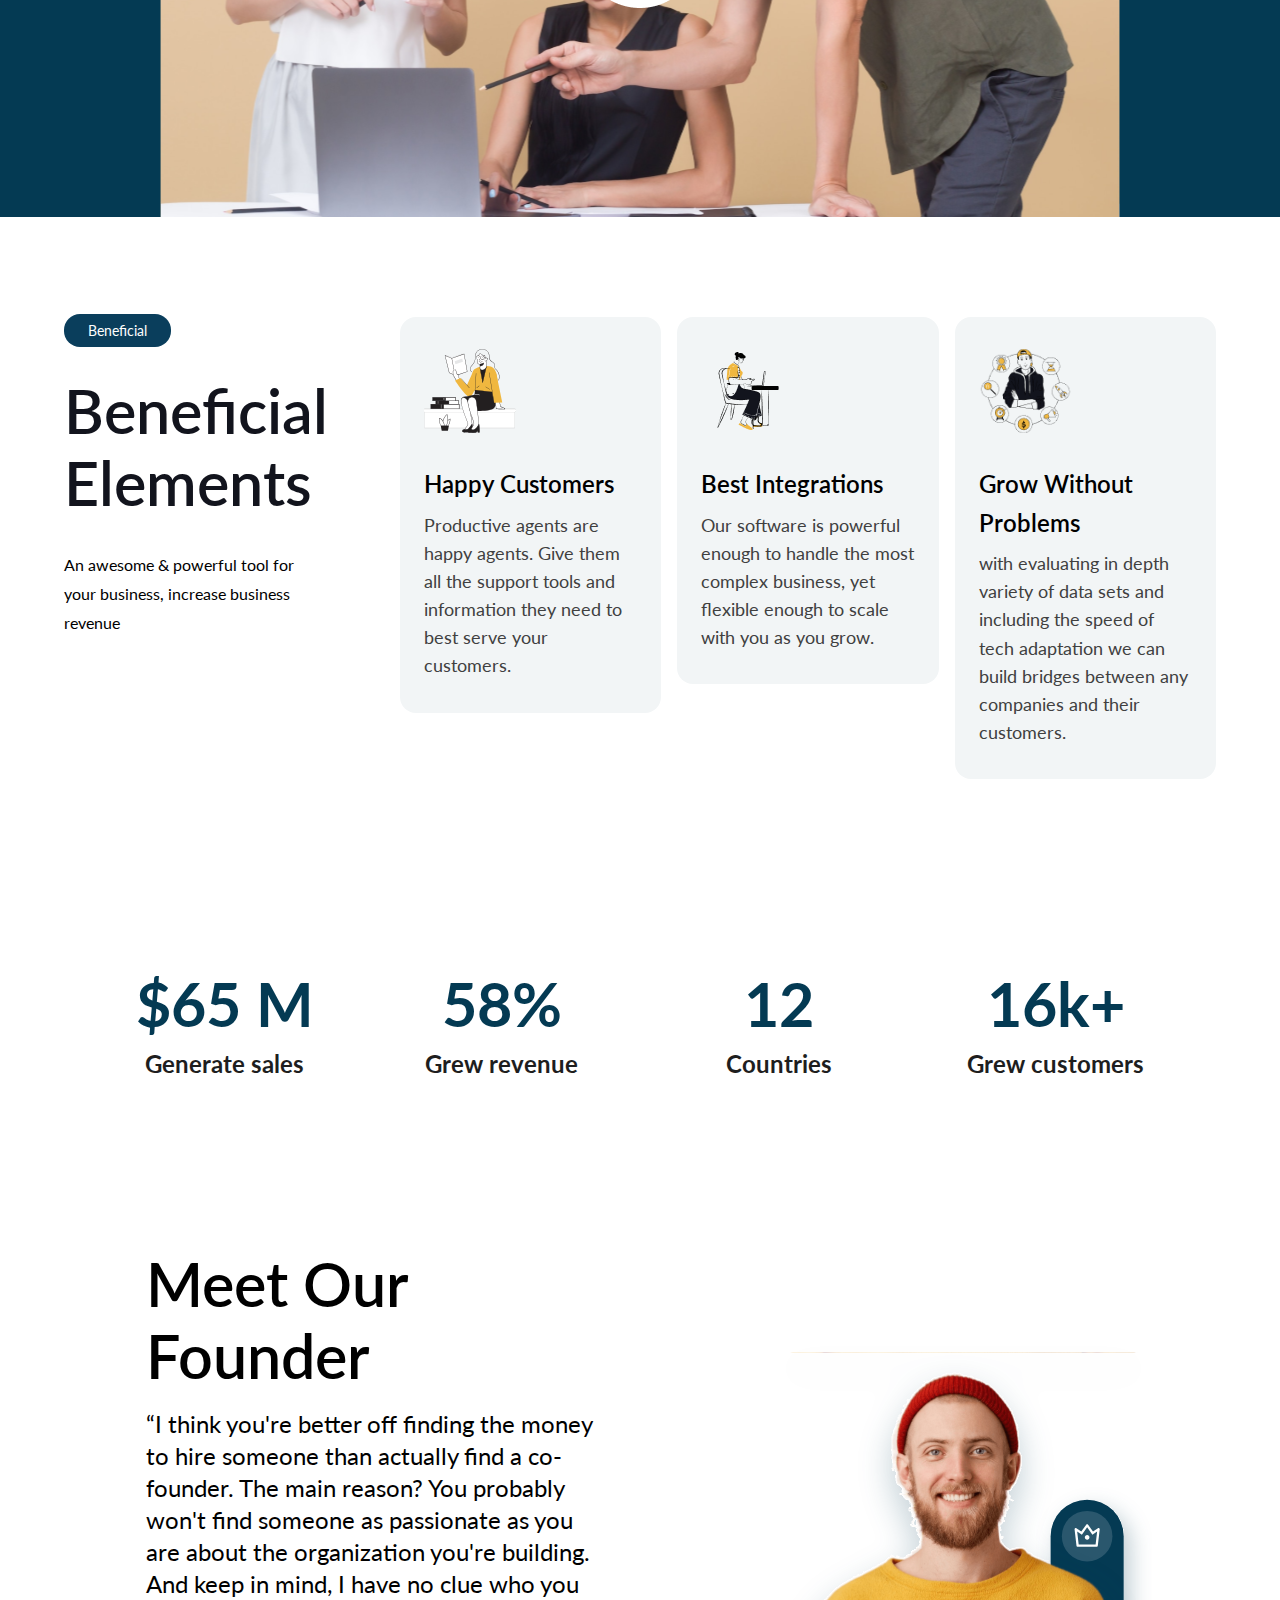
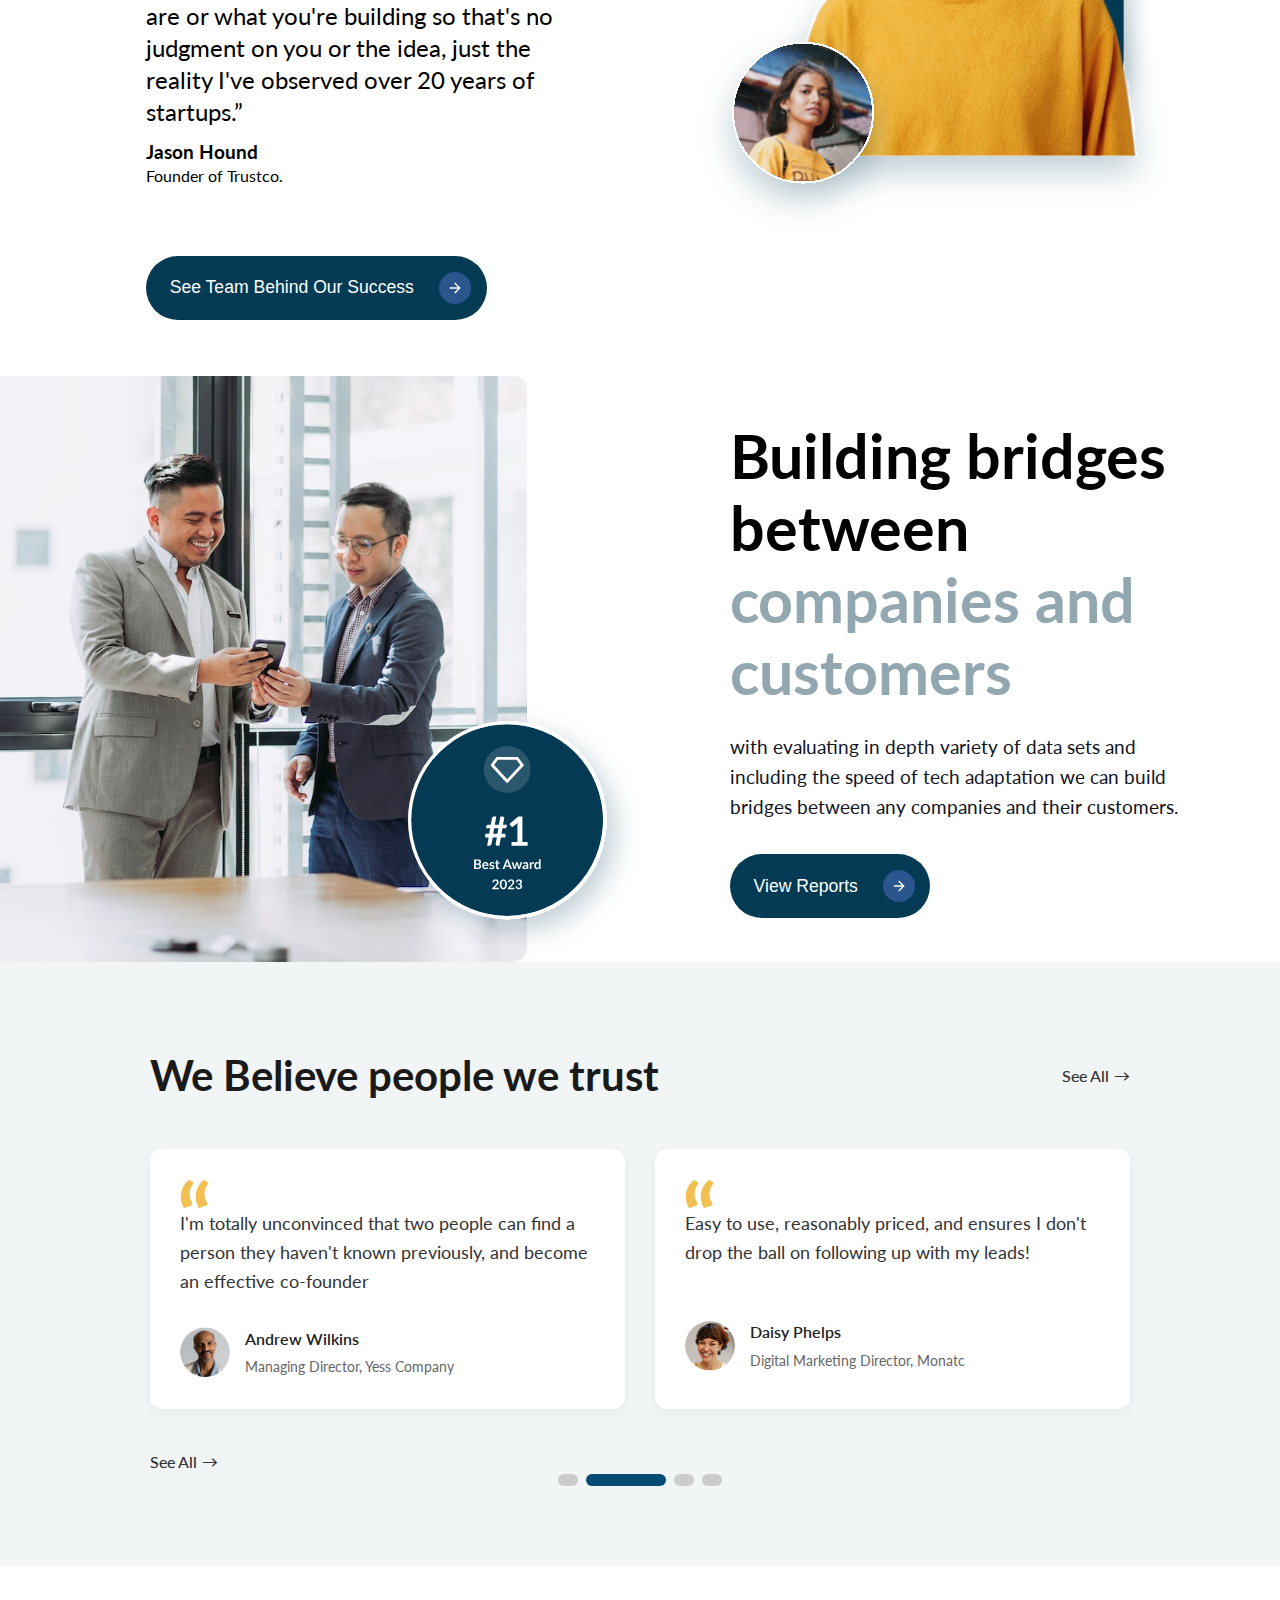
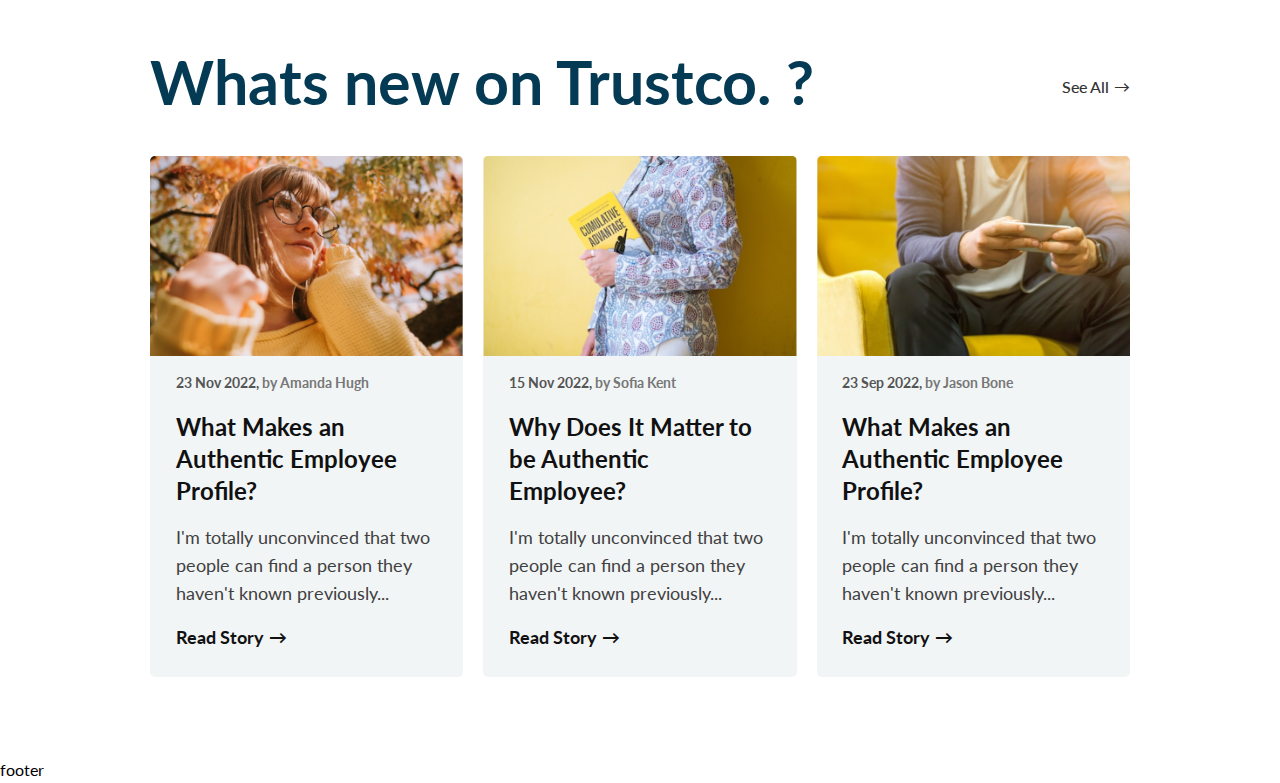
==== commit 7942a6fc: "implemented blogs mobile design" ====
--- a/index.html
+++ b/index.html
@@ -440,7 +440,7 @@
                   <img src="./assests/Photo (4).png" alt="Person on yellow chair">
                 </div>
                 <div class="card-info">
-                <div class="card-date">23 Sep 2022, <span class="author">by Jason Bone</span></div>
+                <div class="card-date">23 Sep 2022,  <span class="author">by Jason Bone</span></div>
                 <h3 class="card-title">What Makes an Authentic Employee Profile?</h3>
                 <p class="card-excerpt">I'm totally unconvinced that two people can find a person they haven't known previously...</p>
                 <a href="#" class="read-more">Read Story <span class="arrow">→</span></a>
--- a/style.css
+++ b/style.css
@@ -115,7 +115,7 @@
     background-color: #0A3E5C;
     color: white;
     padding: 0.75rem 1.5rem;
-    
+
     border-radius: 9999px;
     font-weight: 500;
     text-decoration: none;
@@ -307,7 +307,7 @@
 .mobile-menu {
     position: fixed;
     top: 0;
-    right: -300px; 
+    right: -300px;
     width: 300px;
     height: 100vh;
     background-color: white;
@@ -390,7 +390,8 @@
     visibility: visible;
 }
 
-/* video section */.span-text {
+/* video section */
+.span-text {
     color: #F0B73F;
 }
 
@@ -398,8 +399,10 @@
     background-color: #043A53;
     display: flex;
     justify-content: center;
-    align-items: center; /* Ensure vertical centering */
-    flex-direction: column; /* Stack items vertically */
+    align-items: center;
+    /* Ensure vertical centering */
+    flex-direction: column;
+    /* Stack items vertically */
 }
 
 .video-info {
@@ -427,13 +430,13 @@
 }
 
 .thumbnail-container {
-    margin-top: 2rem; 
+    margin-top: 2rem;
     position: relative;
     width: 75%;
 }
 
 .thumbnailImage {
-    width: 100%; 
+    width: 100%;
     height: auto;
     display: block;
 }
@@ -453,20 +456,23 @@
     background-color: #0A3E5C;
     color: #ffffff;
     height: 2.6rem;
-    width: 7.8rem ;
-   padding: 0.5rem 1.5rem 0.5rem 1.5rem;
+    width: 7.8rem;
+    padding: 0.5rem 1.5rem 0.5rem 1.5rem;
     border-radius: 1rem;
     font-size: 0.875rem;
 }
-.benefit-item-wrapper{
+
+.benefit-item-wrapper {
     display: flex;
     gap: 1rem;
 }
-.benefit-item-description{
+
+.benefit-item-description {
     width: 16rem;
 
 }
-.benefit-item-description h2{
+
+.benefit-item-description h2 {
     margin-top: 2rem;
     color: #12141D;
     font-size: 3.8rem;
@@ -474,9 +480,11 @@
     line-height: 72px;
     margin-bottom: 2rem;
 }
-.benefit-item-description p{
+
+.benefit-item-description p {
     line-height: 1.8rem;
 }
+
 .benefitIcons {
     width: 5.8rem;
     height: 5.8rem;
@@ -485,29 +493,33 @@
     margin-bottom: 2rem;
     display: block;
 }
-.benefit-description h4{
+
+.benefit-description h4 {
     font-size: 1.5rem;
     margin-top: 0;
 }
-.benefit-description p{
+
+.benefit-description p {
     font-size: 1.1rem;
     color: #404040;
     margin-bottom: 0;
 }
+
 .benefit-item-wrapper {
     display: flex;
     gap: 1rem;
-    align-items: flex-start; 
-}
-
-.benefit-section{
-    margin-top: 6.25rem ;
+    align-items: flex-start;
+}
+
+.benefit-section {
+    margin-top: 6.25rem;
     display: flex;
     gap: 5rem;
     justify-content: center;
     margin-bottom: 5.8rem;
 }
-.benefit-items{
+
+.benefit-items {
     background-color: #F2F5F6;
     border-radius: 1rem;
     max-width: 16.35rem;
@@ -580,7 +592,8 @@
     cursor: pointer;
     transition: background-color 0.3s;
 }
-.icon-holder{
+
+.icon-holder {
     background-color: #2A568D;
     width: 2rem;
     height: 2rem;
@@ -599,43 +612,46 @@
     height: 16px;
 }
 
-.bridge-section-mobile{
+.bridge-section-mobile {
     display: none;
 }
 
 
 /* number section  */
-.number-desktop-section{
+.number-desktop-section {
     display: grid;
     width: 85%;
     align-items: center;
     justify-content: center;
-    grid-template-columns: repeat(auto-fit, minmax( 235px    , 1fr));
+    grid-template-columns: repeat(auto-fit, minmax(235px, 1fr));
     margin-inline: auto;
     height: 20rem;
     gap: 20px;
 }
-.numberItems{
+
+.numberItems {
     display: flex;
     flex-direction: column;
     align-items: center;
 }
-.numberItems h2{
+
+.numberItems h2 {
     font-size: 3.8rem;
     line-height: 72px;
     color: #043A53;
     font-weight: bold;
 }
-.numberItems p{
+
+.numberItems p {
     color: #1E1E1E;
     font-size: 1.5rem;
     line-height: 32px;
     font-weight: bold;
 }
 
-.number-mobile-section{
+.number-mobile-section {
     display: none;
-    grid-template-columns: repeat(auto-fit, minmax( 235px    , 1fr));
+    grid-template-columns: repeat(auto-fit, minmax(235px, 1fr));
 }
 
 /* founders-section */
@@ -655,49 +671,56 @@
     transition: background-color 0.3s;
 }
 
-.founders-desktop-section{
+.founders-desktop-section {
     display: flex;
     padding: 3.5rem 3rem;
 }
-.founder-description{
+
+.founder-description {
     width: 55%;
     display: flex;
     justify-content: center;
     align-items: center;
-  
-}
-.founder-picture{
+
+}
+
+.founder-picture {
     width: 45%;
     display: flex;
 }
 
-.founder-info h2{
+.founder-info h2 {
     font-size: 3.8rem;
-    line-height: 72px; 
-    margin-bottom: 1rem; 
-}
-.founder-info p{
+    line-height: 72px;
+    margin-bottom: 1rem;
+}
+
+.founder-info p {
     font-size: 1.5rem;
-    line-height: 32px;  
-}
-.description-holder{
+    line-height: 32px;
+}
+
+.description-holder {
     width: 70%;
 }
-.desgination{
+
+.desgination {
     margin-top: 1.5rem;
 }
-.desgination h5{
+
+.desgination h5 {
     font-weight: bold;
     font-size: 1.2rem;
     margin-bottom: 0;
     line-height: 0;
 }
-.desgination p{
+
+.desgination p {
     margin-top: 0.5rem;
     font-size: 1rem;
 }
 
-.founders-mobile-section{
+.founders-mobile-section {
     display: none;
 }
 
@@ -705,51 +728,51 @@
 .testimonials-section {
     padding: 80px 150px;
     background-color: #F2F5F6;
-  }
-
-  .testimonials-header {
+}
+
+.testimonials-header {
     display: flex;
     justify-content: space-between;
     align-items: center;
     margin-bottom: 40px;
-  }
-  
-  .testimonials-header h2 {
+}
+
+.testimonials-header h2 {
     font-size: 42px;
     font-weight: 700;
     color: #1a1a1a;
     margin: 0;
-  }
-  
-  .see-all {
+}
+
+.see-all {
     display: flex;
     align-items: center;
     color: #1a1a1a;
     text-decoration: none;
     font-size: 16px;
     font-weight: 500;
-  }
-  
-  .arrow {
+}
+
+.arrow {
     margin-left: 6px;
-  }
-  
-    .testimonials-container {
+}
+
+.testimonials-container {
     display: flex;
     gap: 30px;
     margin-bottom: 40px;
-  }
-
-  .testimonial-card {
+}
+
+.testimonial-card {
     flex: 1;
     background-color: #ffffff;
     border-radius: 12px;
     padding: 30px;
     box-shadow: 0 4px 12px rgba(0, 0, 0, 0.05);
     position: relative;
-  }
-
-  .quote-icon {
+}
+
+.quote-icon {
     font-size: 90px;
     color: #f2b636;
     line-height: 1;
@@ -758,9 +781,9 @@
     top: 15px;
     left: 20px;
     opacity: 0.3;
-  }
-
-  .testimonial-text {
+}
+
+.testimonial-text {
     min-height: 5rem;
     font-size: 18px;
     line-height: 1.6;
@@ -768,158 +791,161 @@
     margin-bottom: 30px;
     position: relative;
     z-index: 1;
-  }
-
-  .testimonial-author {
-    display: flex;
-    align-items: center;
-  }
-
-  .author-image {
+}
+
+.testimonial-author {
+    display: flex;
+    align-items: center;
+}
+
+.author-image {
     width: 50px;
     height: 50px;
     border-radius: 50%;
     margin-right: 15px;
     object-fit: cover;
-  }
-
-  .author-info {
+}
+
+.author-info {
     display: flex;
     flex-direction: column;
-  }
-
-  .author-name {
+}
+
+.author-name {
     margin: 0 0 5px 0;
     font-size: 16px;
     font-weight: 600;
     color: #222;
-  }
-
-  .author-title {
+}
+
+.author-title {
     margin: 0;
     font-size: 14px;
     color: #666;
-  }
-
-  .testimonials-pagination {
+}
+
+.testimonials-pagination {
     display: flex;
     justify-content: center;
     gap: 8px;
-  }
-
-  .pagination-dot {
+}
+
+.pagination-dot {
     width: 20px;
     height: 12px;
     border-radius: 10px;
     background-color: #ccc;
     cursor: pointer;
-  }
-
-  .pagination-dot.active {
+}
+
+.pagination-dot.active {
     width: 80px;
     border-radius: 10px;
     background-color: #004c74;
-  }
-  .mobile{
+}
+
+.mobile {
     display: none;
-  }
-
-  /* Blog Section Styles */
+}
+
+/* Blog Section Styles */
 .blog-section {
- 
+
     margin: 0 auto;
     padding: 80px 150px;
-  }
-  
-  .blog-header {
+}
+
+.blog-header {
     display: flex;
     justify-content: space-between;
     align-items: center;
     margin-bottom: 30px;
-  }
-  
-  .blog-header h2 {
+}
+
+.blog-header h2 {
     font-size: 3.8rem;
     font-weight: 700;
     line-height: 72px;
     color: #043A53;
-  }
-  
-  .see-all {
+}
+
+.see-all {
     color: #333;
     text-decoration: none;
     font-size: 16px;
     display: flex;
     align-items: center;
-  }
-  
-  .arrow {
+}
+
+.arrow {
     margin-left: 5px;
-  }
-  
-  .blog-cards {
+}
+
+.blog-cards {
     display: grid;
     grid-template-columns: repeat(3, 1fr);
     gap: 20px;
-  }
-  
-  .blog-card {
+}
+
+.blog-card {
     border-radius: 5px;
     overflow: hidden;
-    width: 22rem;
+    max-width: 22rem;
     background-color: #F2F5F6;
     display: flex;
     flex-direction: column;
-  }
-  .card-info{
+}
+
+.card-info {
     margin-top: 1rem;
     display: flex;
     flex-direction: column;
     gap: 1rem;
     padding: 0 1.6rem 1.6rem 1.6rem;
-  }
-  
-  .card-image {
+}
+
+.card-image {
     height: 200px;
     overflow: hidden;
-  }
-  
-  .card-image img {
+}
+
+.card-image img {
     width: 100%;
     height: 100%;
     object-fit: cover;
     transition: transform 0.3s ease;
-  }
-  
-  .card-image img:hover {
+}
+
+.card-image img:hover {
     transform: scale(1.05);
-  }
-  
-  .card-date {
+}
+
+.card-date {
     font-size: 14px;
     color: #555;
-  }
-  
-  .author {
+    font-weight: 700;
+}
+
+.author {
     color: #777;
-  }
-  
-  .card-title {
+}
+
+.card-title {
     font-size: 1.5rem;
     font-weight: 700;
     line-height: 32px;
-    margin-bottom:0;
+    margin-bottom: 0;
     color: #111;
-  }
-  
-  .card-excerpt {
+}
+
+.card-excerpt {
     color: #404040;
     font-size: 18px;
-    margin-bottom:0;
+    margin-bottom: 0;
     line-height: 28px;
-  }
-  
-  .read-more {
+}
+
+.read-more {
     margin-top: auto;
     color: #111;
     text-decoration: none;
@@ -928,13 +954,14 @@
     display: flex;
     align-items: center;
     width: fit-content;
-  }
-  
-  .mobile-see-all {
+}
+
+.mobile-see-all {
     display: none;
     text-align: center;
     margin-top: 30px;
-  }
+}
+
 @media only screen and (max-width: 1023px) {
     nav.desktop-menu {
         display: none;
@@ -1004,144 +1031,203 @@
         width: 90px;
         height: 36px;
     }
-    .video-info{
+
+    .video-info {
         flex-direction: column;
     }
+
     .video-info h1 {
         width: 100%;
     }
-    br{
+
+    br {
         display: none;
     }
+
     .video-info p {
         width: 100%;
     }
-    .playButton{
+
+    .playButton {
         width: 5rem;
         height: 5rem;
     }
 
-    .benefit-section{
+    .benefit-section {
         flex-direction: column;
         margin-top: 2.5rem;
         padding: 0 1rem 0 1rem;
         gap: 1rem;
     }
-    .benefit-description{
+
+    .benefit-description {
         text-align: left;
     }
-    .benefit-item-wrapper{
-        margin-inline:auto ;
+
+    .benefit-item-wrapper {
+        margin-inline: auto;
         padding: 0 1rem 0 1rem;
     }
-    .benefit-item-description{
-        margin-inline:auto ;
-    }
+
+    .benefit-item-description {
+        margin-inline: auto;
+    }
+
     .benefit-item-description {
         width: 90%;
     }
-    .benefit-item-description h2{
+
+    .benefit-item-description h2 {
         font-size: 2.2rem;
         margin-top: 0;
         margin-bottom: 0;
     }
-    .number-desktop-section{
+
+    .number-desktop-section {
         display: none;
     }
-    .number-mobile-section{
+
+    .number-mobile-section {
         margin-top: 1.5rem;
         padding: 50px 0;
         display: grid;
     }
-    .numberItems h2{
+
+    .numberItems h2 {
         font-size: 2.8rem;
         line-height: 52px;
     }
-    .numberItems p{
+
+    .numberItems p {
         font-size: 1rem;
         line-height: 22px;
     }
-    .founders-desktop-section{
+
+    .founders-desktop-section {
         display: none;
     }
-    .founders-mobile-section{
+
+    .founders-mobile-section {
         display: block;
     }
-    .founder-description{
+
+    .founder-description {
         width: 90%;
-        margin-inline:auto ;
-    }
-    .founder-picture{
+        margin-inline: auto;
+    }
+
+    .founder-picture {
         display: block;
         width: 100%;
     }
-    .founder-info h2{
+
+    .founder-info h2 {
         font-size: 2.8rem;
         line-height: 52px;
     }
-    .founder-info p{
+
+    .founder-info p {
         font-size: 1rem;
         line-height: 22px;
     }
-    .description-holder{
+
+    .description-holder {
         width: 85%;
     }
-    .success-btn{
-        margin-inline:auto ;
-    }
-    .desktop{
+
+    .success-btn {
+        margin-inline: auto;
+    }
+
+    .desktop {
         display: none;
     }
-    .mobile{
+
+    .mobile {
         display: flex;
-    } 
-    .testimonials-section{
+    }
+
+    .testimonials-section {
         padding: 3.2rem 0;
     }
 
     .testimonials-container {
         gap: 20px;
         margin-bottom: 20px;
-      }
-      
-      .testimonials-header {
+    }
+
+    .testimonials-header {
         margin-bottom: 15px;
         justify-content: center;
-      }
-      
-      .testimonials-header h2 {
+    }
+
+    .testimonials-header h2 {
         font-size: 24px;
         margin-bottom: 15px;
-      }
-     
-      .testimonial-card {
+    }
+
+    .testimonial-card {
         padding: 20px;
         margin: 0 auto;
         max-width: 90%;
-      }
-      
-    
-      .testimonial-text {
+    }
+
+
+    .testimonial-text {
         font-size: 1rem;
         min-height: auto;
-      }
-    
-      .testimonials-pagination.mobile {
+    }
+
+    .testimonials-pagination.mobile {
         margin-bottom: 20px;
         justify-content: center;
-      }
-      
-      a.see-all.mobile {
+    }
+
+    a.see-all.mobile {
         text-align: center;
         display: block;
         margin: 20px auto;
         font-weight: 700;
         text-decoration: none;
-      }
-      .icon-mobile{
+    }
+
+    .icon-mobile {
         height: 2rem;
         width: 2.5rem;
-      }
+    }
+
+    .blog-header{
+        justify-content: center;
+    }
+    .blog-header .see-all {
+        display: none;
+    }
+
+    .blog-cards {
+        grid-template-columns:repeat(2,1fr);
+        gap: 30px;
+        margin-inline:auto ;
+        width: 85%;
+    }
+
+    .blog-header h2 {
+        font-size: 24px;
+    }
+
+    .mobile-see-all {
+        display: block;
+    }
+
+    .mobile-see-all .see-all {
+        display: inline-flex;
+        justify-content: center;
+    }
+    .blog-section{
+        padding: 0 0;
+    }
+    .card-info{
+        text-align: left;
+    }
 
 }
 
@@ -1150,6 +1236,7 @@
     body {
         text-align: center;
     }
+
     .hero-content {
         padding: 0.5rem;
         margin-top: 2rem;
@@ -1199,113 +1286,148 @@
     .logo-container {
         gap: 2rem;
     }
-    .container{
+
+    .container {
         margin-top: 3.1rem;
     }
-    .video-info{
+
+    .video-info {
         gap: 1rem;
 
     }
-    .container{
+
+    .container {
         width: 90%;
     }
+
     .video-info h1 {
         width: 100%;
         font-size: 1.8rem;
         line-height: normal;
         text-align: left;
     }
+
     .video-info p {
         width: 100%;
         font-size: 0.8rem;
         text-align: left;
     }
-    .playButton{
+
+    .playButton {
         width: 3rem;
         height: 3rem;
     }
-    .thumbnail-container{
+
+    .thumbnail-container {
         margin-top: 1rem;
         width: 90%;
     }
+
     .benefit-item-wrapper {
         flex-direction: column;
-    
-    }
-    .benefit-section{
+
+    }
+
+    .benefit-section {
         margin-top: 3.2rem;
         gap: 1.5rem;
         margin-bottom: 3.2rem;
     }
-    .benefit-items{
+
+    .benefit-items {
         max-width: 100%;
     }
+
     .benefit-item-description {
         width: 90%;
     }
-    .benefit-item-description h2{
+
+    .benefit-item-description h2 {
         font-size: 2.2rem;
         line-height: 25px;
         margin-top: 1.5rem;
         margin-bottom: 1rem;
     }
-    .benefit-item-description p{
+
+    .benefit-item-description p {
         line-height: 20px;
     }
-    .bridge-section{
+
+    .bridge-section {
         display: none;
     }
-    .bridge-section-mobile{
+
+    .bridge-section-mobile {
         display: flex;
         flex-direction: column-reverse;
     }
-    .image-parent{
+
+    .image-parent {
         width: 100%;
     }
-    .bridge-description{
+
+    .bridge-description {
         width: 100%;
     }
-    .bridge-title{
+
+    .bridge-title {
         font-size: 1.8rem;
         line-height: 38px;
     }
-    .bridge-text{
+
+    .bridge-text {
         font-size: 0.9rem;
         line-height: 20px;
     }
-    .view-reports-btn{
+
+    .view-reports-btn {
         margin-inline: auto;
     }
 
-    .numberItems h2{
+    .numberItems h2 {
         font-size: 2rem;
         line-height: 44px;
     }
-    .numberItems p{
+
+    .numberItems p {
         font-size: 1rem;
         line-height: 24px;
     }
-    .number-mobile-section{
+
+    .number-mobile-section {
         margin-top: 1.5rem;
         margin-inline: auto;
         padding: 50px 0;
         justify-content: center;
         align-items: center;
-        grid-template-columns: repeat(auto-fit, minmax( 150px    , 1fr));
+        grid-template-columns: repeat(auto-fit, minmax(150px, 1fr));
         gap: 2rem;
         width: 90%;
     }
-    .founder-info h2{
+
+    .founder-info h2 {
         font-size: 2rem;
         line-height: 44px;
     }
-    .founder-info p{
+
+    .founder-info p {
         font-size: 1rem;
         line-height: 24px;
     }
+
     .testimonial-card:not(:nth-child(2)) {
         display: none;
-      }
-      
-  
-}+    }
+
+    .blog-cards{
+        grid-template-columns: repeat(1,1fr);
+    }
+    .blog-card{
+        margin-inline:auto ;
+    }
+    .blog-card:not(:nth-child(2)) {
+        display: none;
+    }
+
+
+}
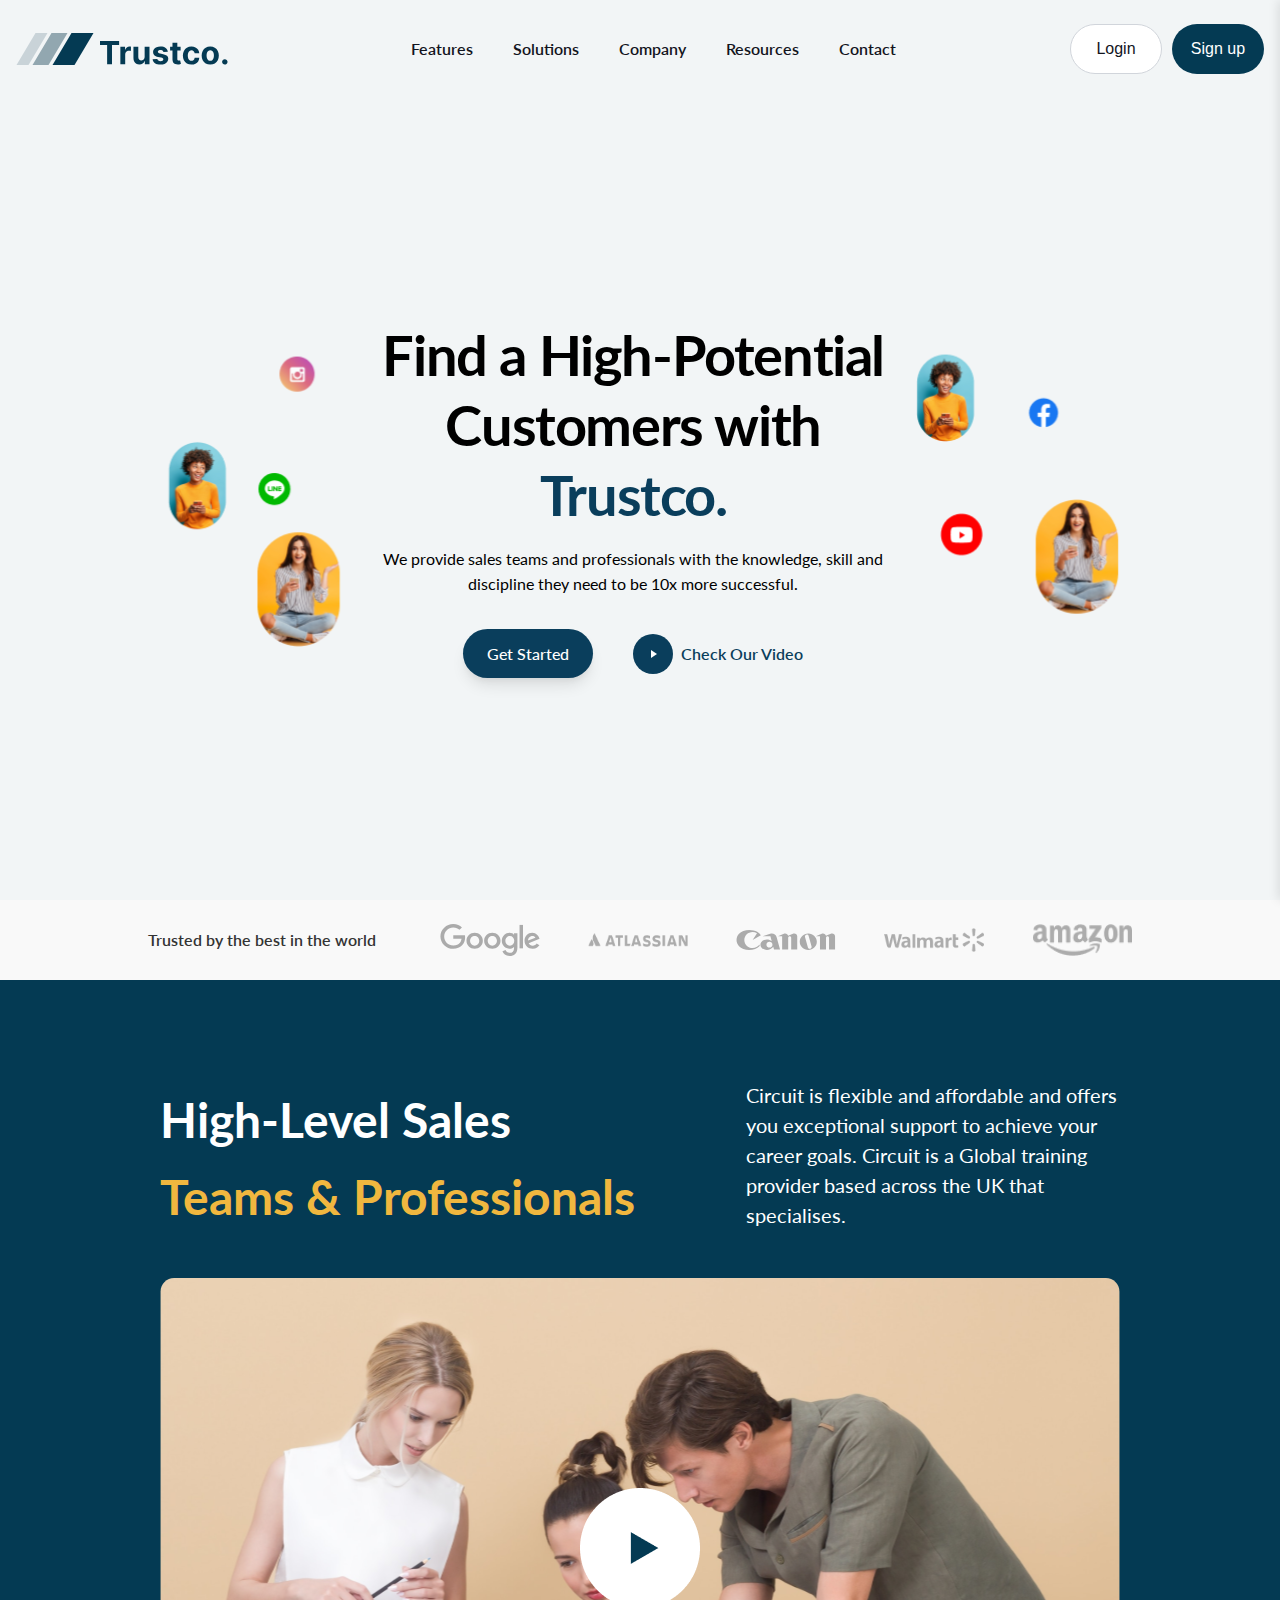
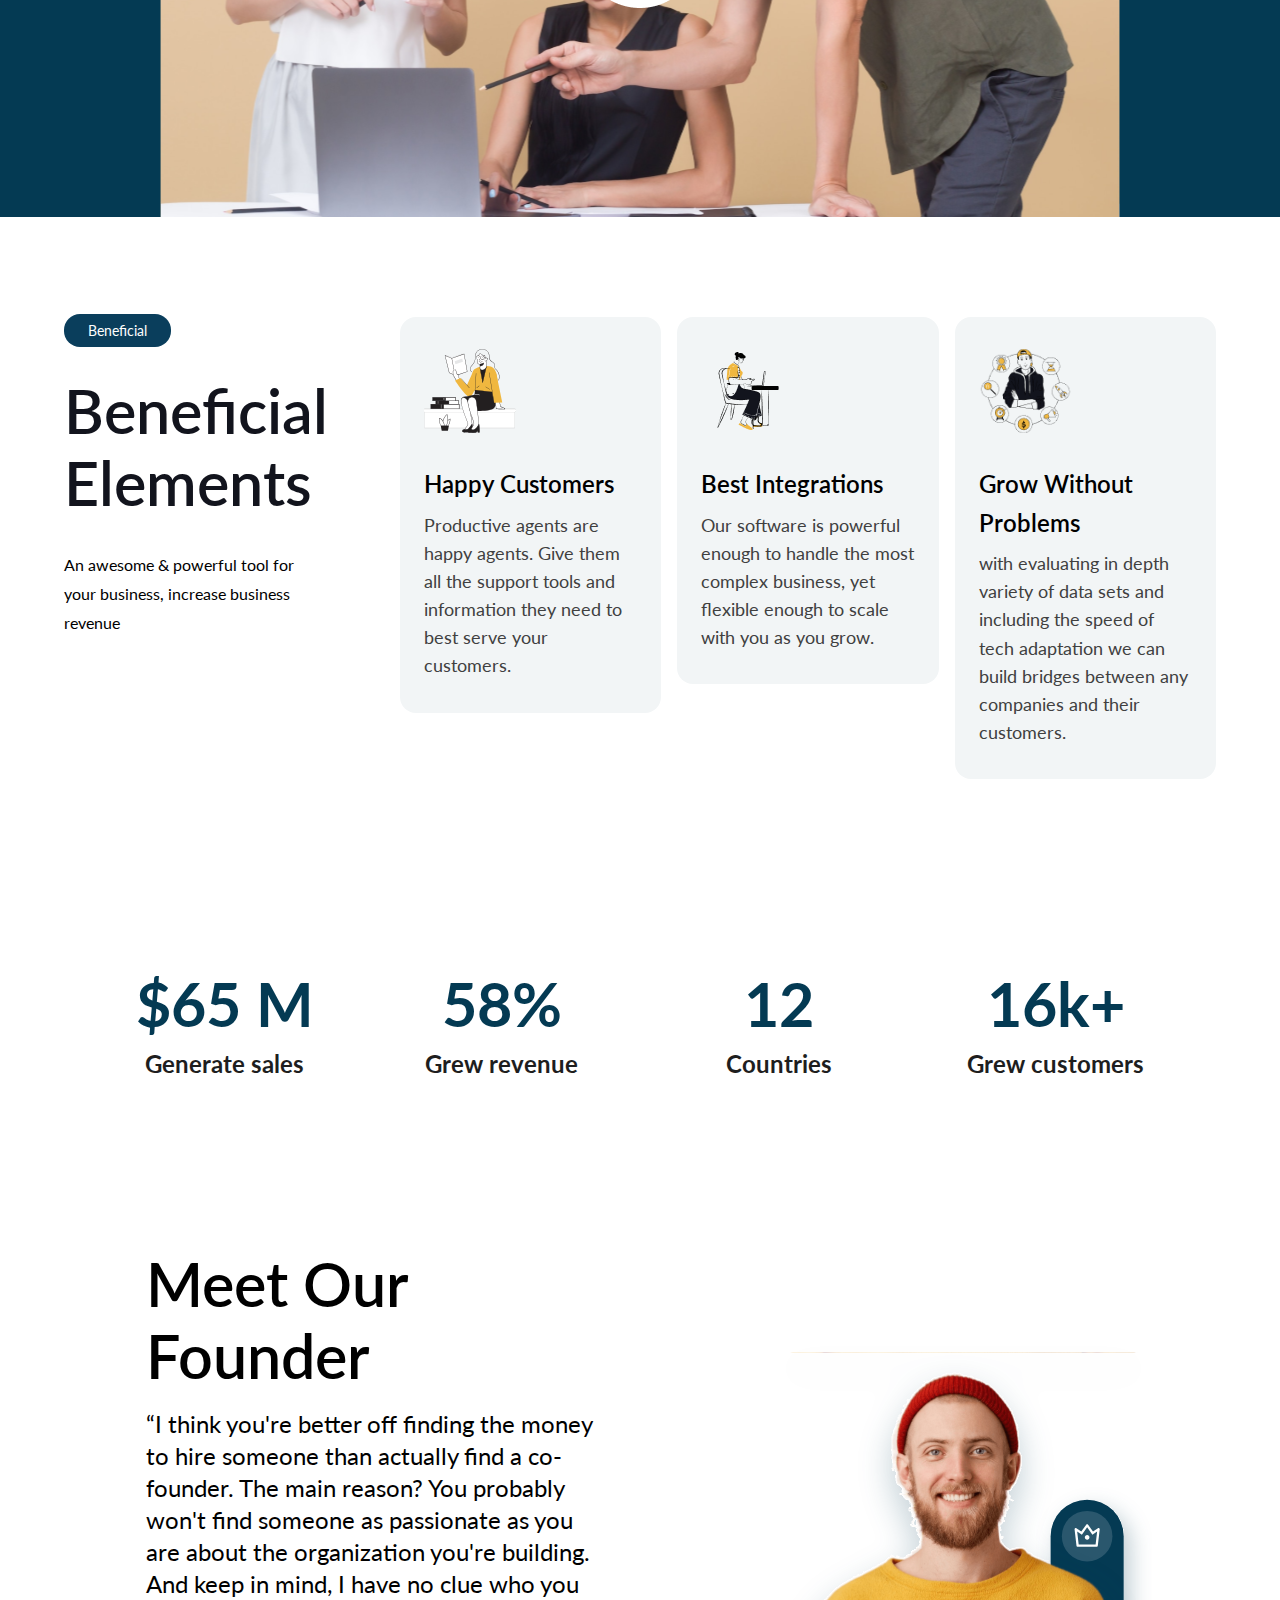
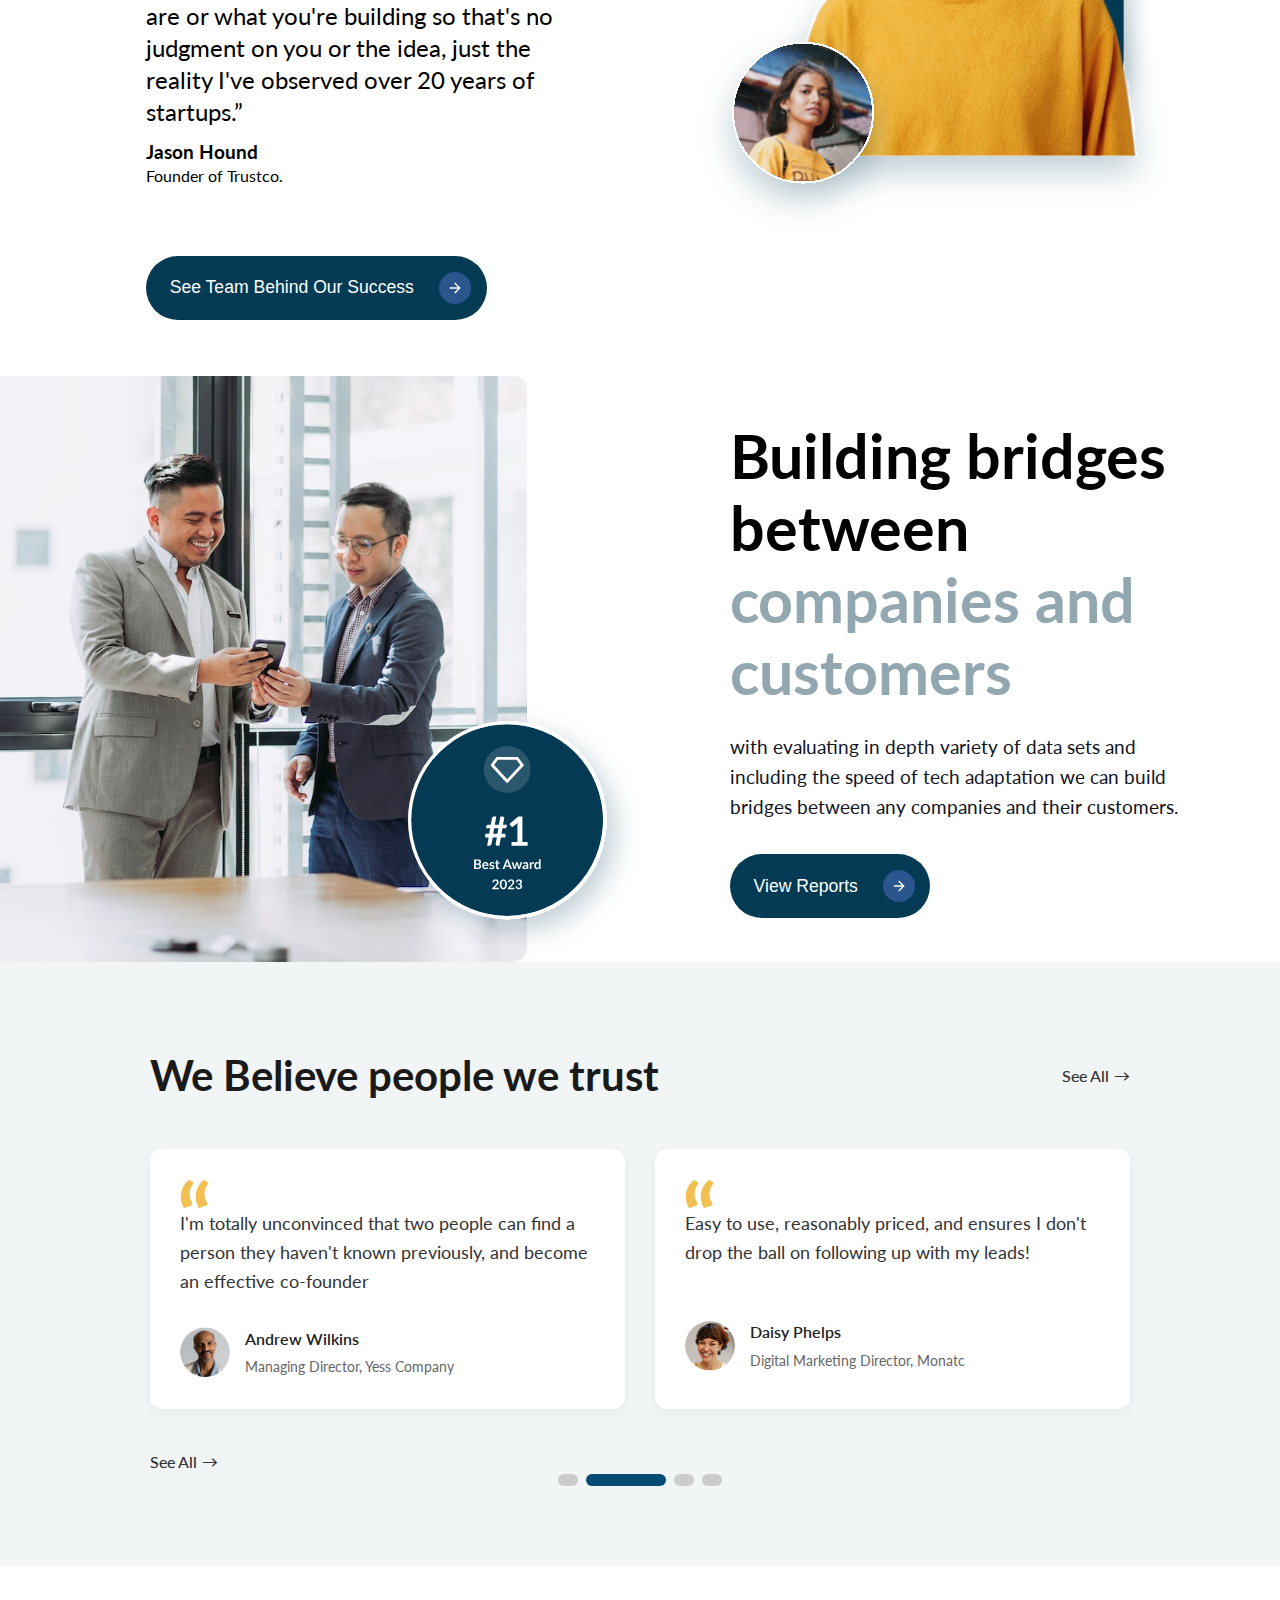
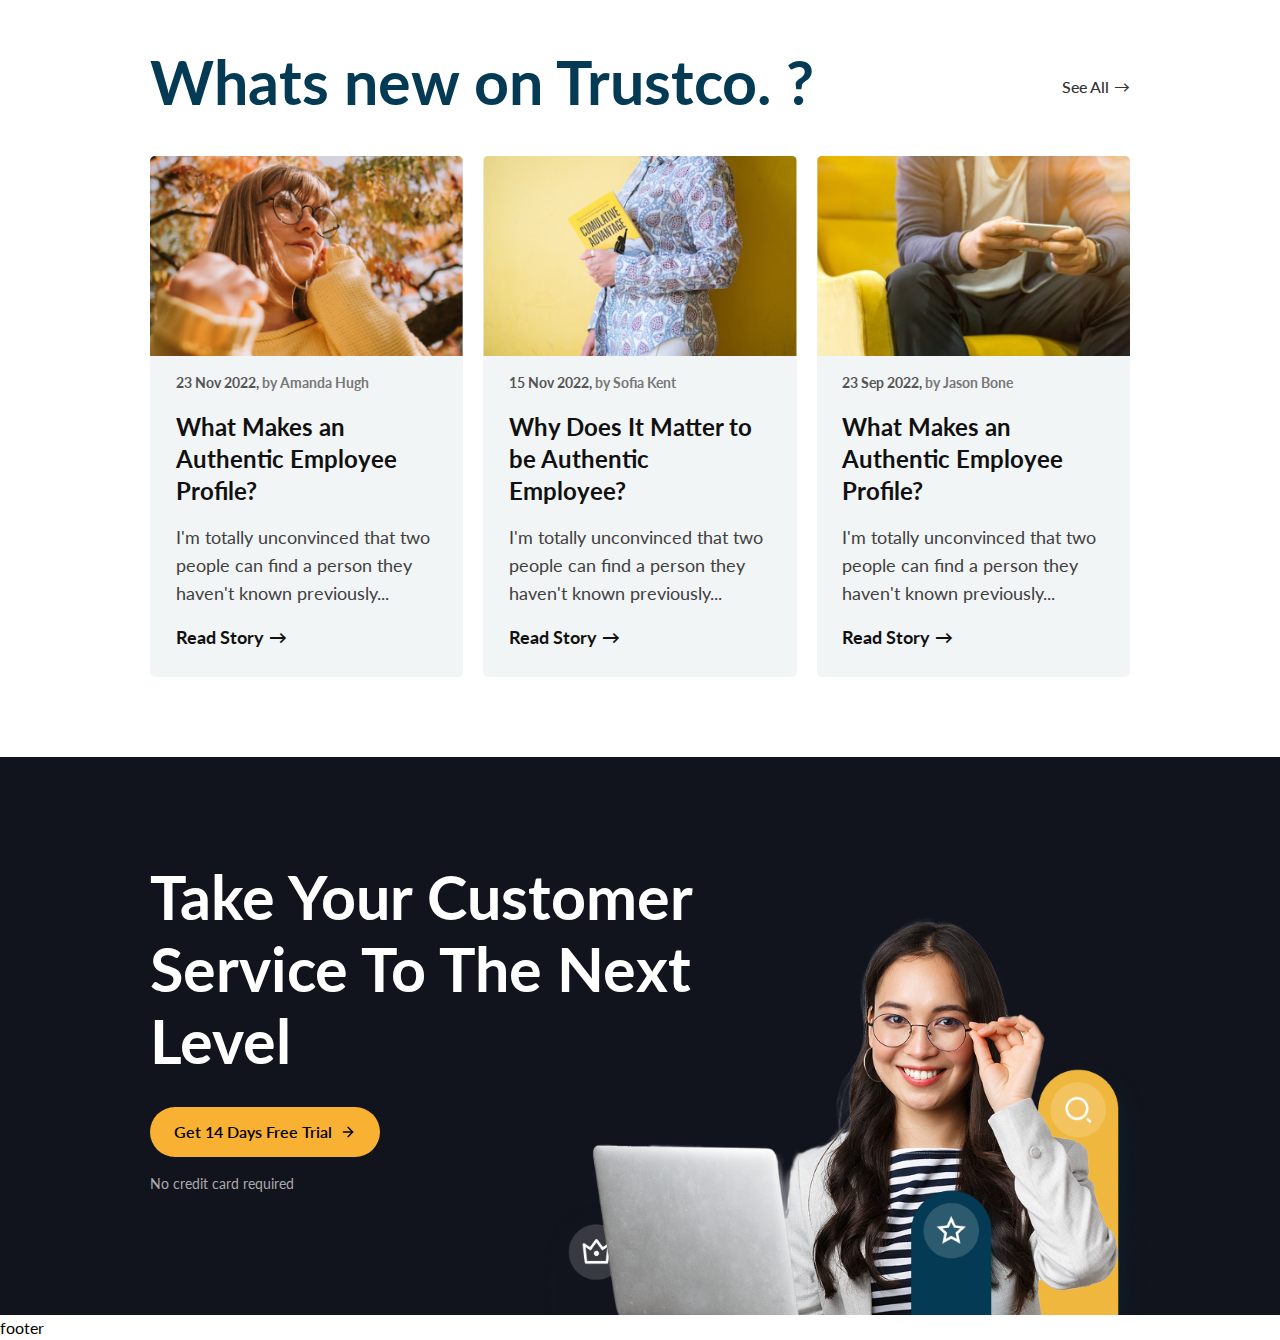
==== commit d317d714: "implemented CTA desktop design" ====
--- a/index.html
+++ b/index.html
@@ -453,6 +453,26 @@
             </div>
           </section>
 
+
+          <!-- CTA section  -->
+          <section class="cta-container">
+            <div class="cta-content">
+                <h1 class="cta-title">Take Your Customer <br/> Service To The Next Level</h1>
+                <a href="#" class="cta-button">
+                    Get 14 Days Free Trial
+                    <svg xmlns="http://www.w3.org/2000/svg" width="16" height="16" viewBox="0 0 24 24" fill="none" stroke="currentColor" stroke-width="2" stroke-linecap="round" stroke-linejoin="round">
+                        <line x1="5" y1="12" x2="19" y2="12"></line>
+                        <polyline points="12 5 19 12 12 19"></polyline>
+                    </svg>
+                </a>
+                <p class="cta-note">No credit card required</p>
+            </div>
+            <div class="cta-image">
+                <img src="./assests/Decorations.png" alt="Customer Service Representative">
+               
+            </div>
+        </section>
+
     </main>
     <!-- footer -->
     <footer>
--- a/style.css
+++ b/style.css
@@ -962,6 +962,73 @@
     margin-top: 30px;
 }
 
+/* cta section  */
+.cta-container {
+    display: flex;
+    position: relative;
+    background-color: #12141D;
+    color: #ffffff;
+}
+
+/* CTA Content */
+.cta-content {
+    width: 60%;
+    padding: 104px 0 104px 150px;
+    display: flex;
+    flex-direction: column;
+    justify-content: center;
+}
+
+.cta-title {
+    font-size: 3.8rem;
+    font-weight: 700;
+    margin-bottom: 30px;
+    line-height: 72px;
+}
+
+.cta-button {
+    display: inline-flex;
+    align-items: center;
+    background-color: #f8b133;
+    color: #000000;
+    text-decoration: none;
+    padding: 12px 24px;
+    border-radius: 30px;
+    font-weight: 600;
+    margin-bottom: 15px;
+    width: fit-content;
+    transition: background-color 0.3s ease;
+}
+
+.cta-button svg {
+    margin-left: 8px;
+}
+
+.cta-button:hover {
+    background-color: #e69f1d;
+}
+
+.cta-note {
+    font-size: 0.9rem;
+    color: #aaa;
+}
+
+/* CTA Image */
+.cta-image {
+    flex: 1;
+    right: 6.5rem;
+    bottom:0;
+    position: absolute;
+    display: flex;
+    justify-content: flex-end;
+    align-items: center;
+}
+
+.cta-image img {
+    max-height: 400px;
+    object-fit: cover;
+}
+
 @media only screen and (max-width: 1023px) {
     nav.desktop-menu {
         display: none;
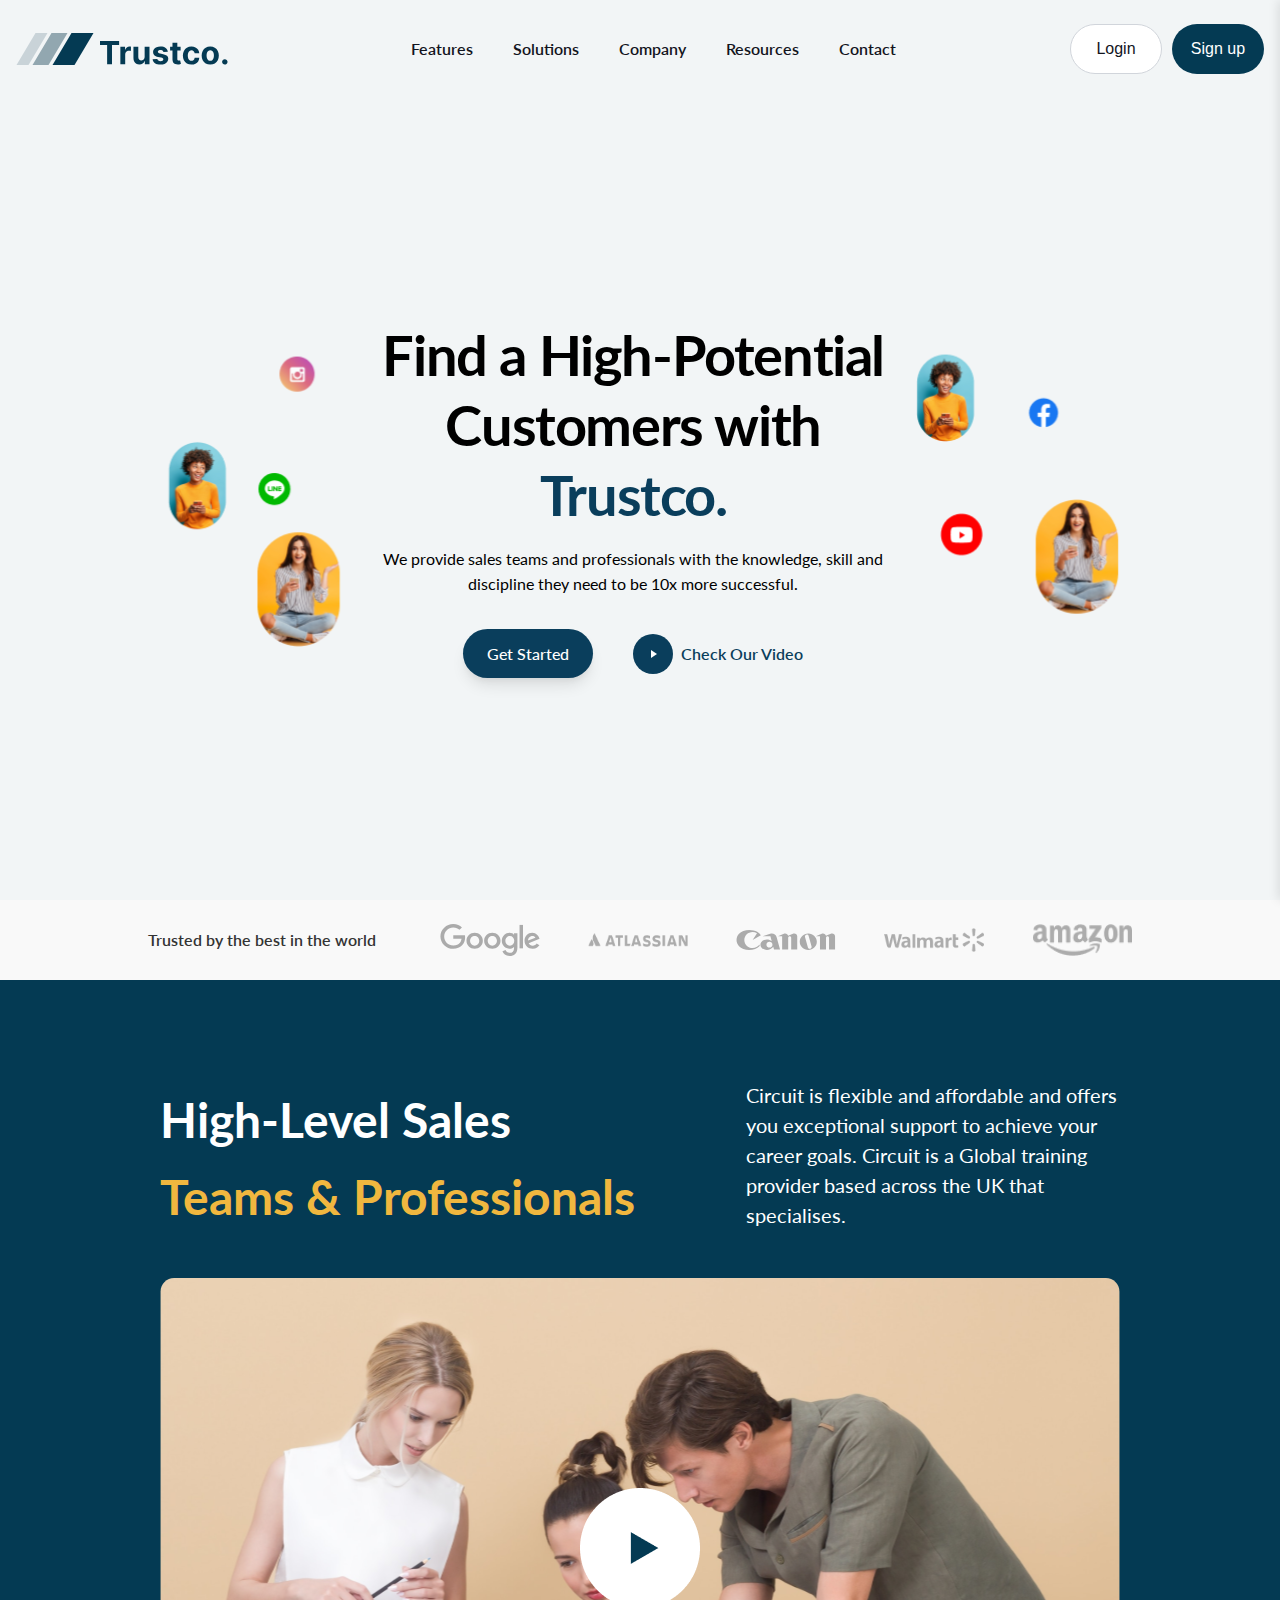
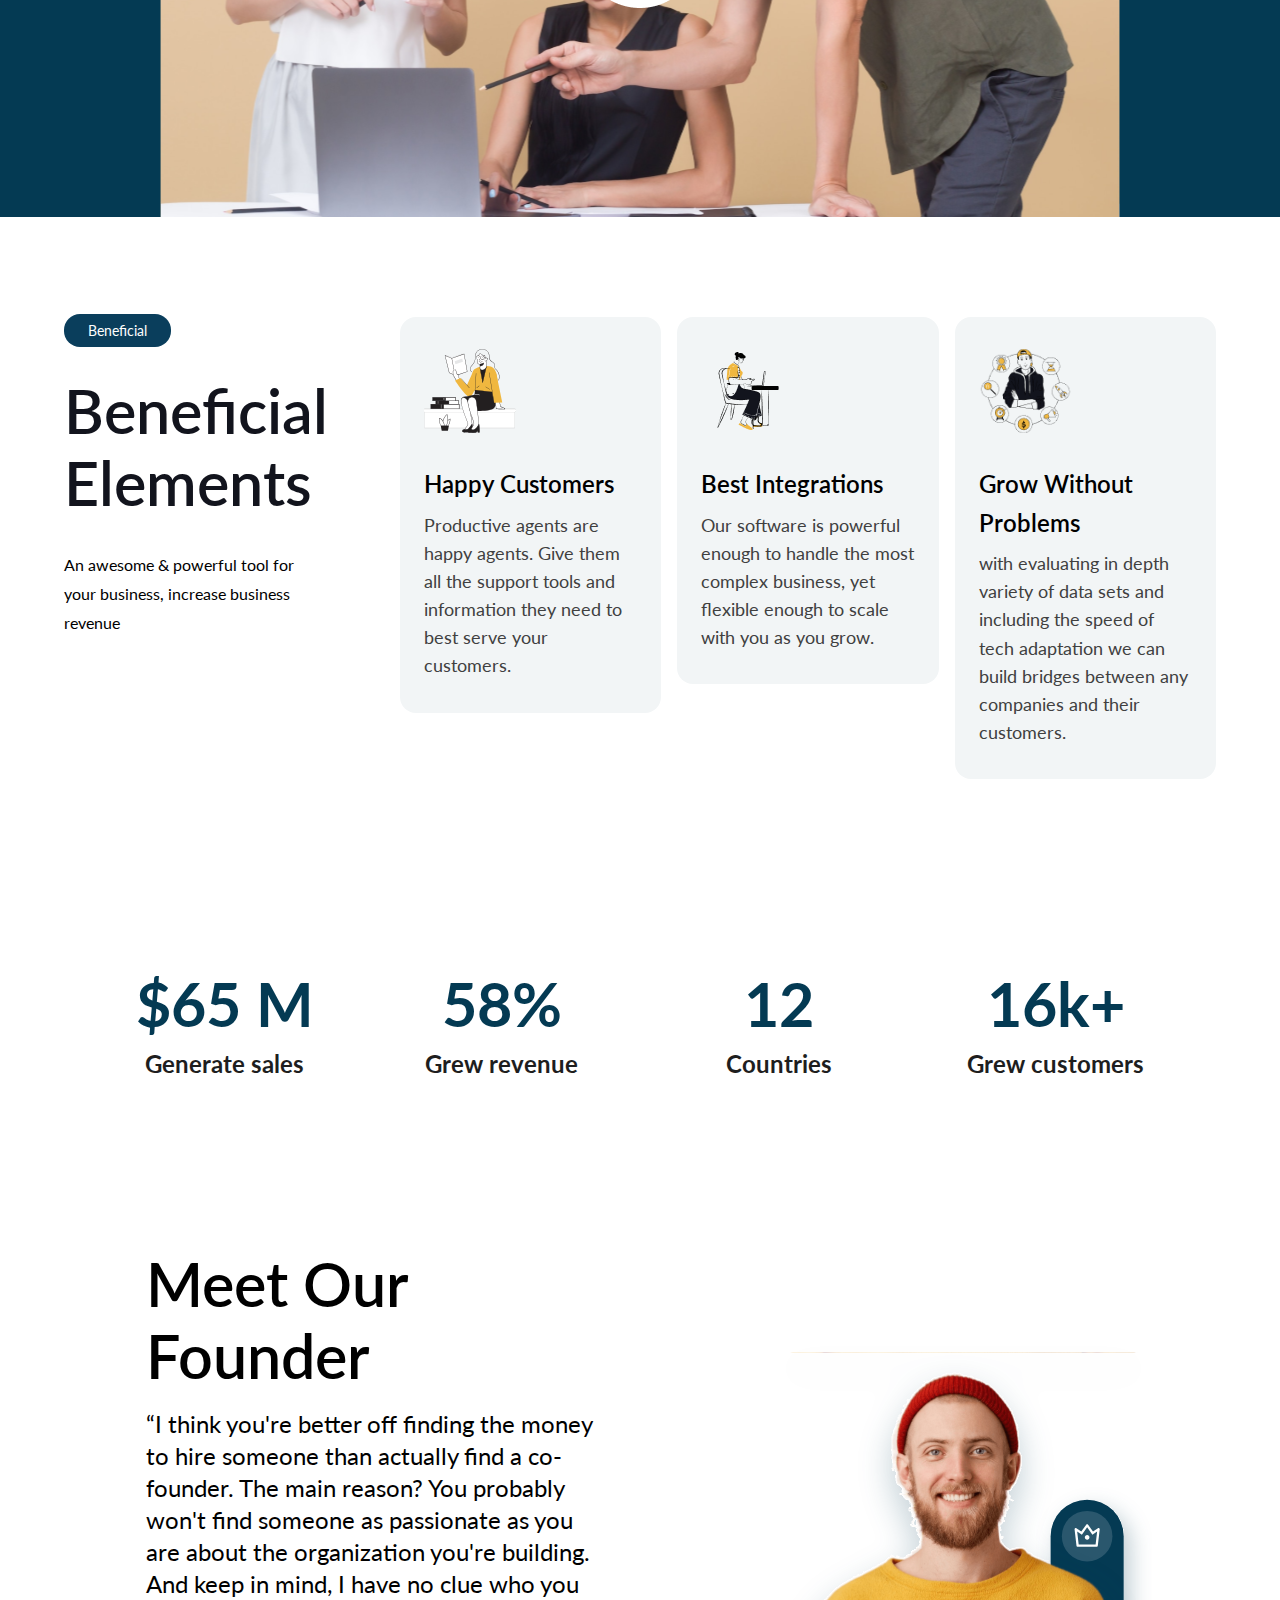
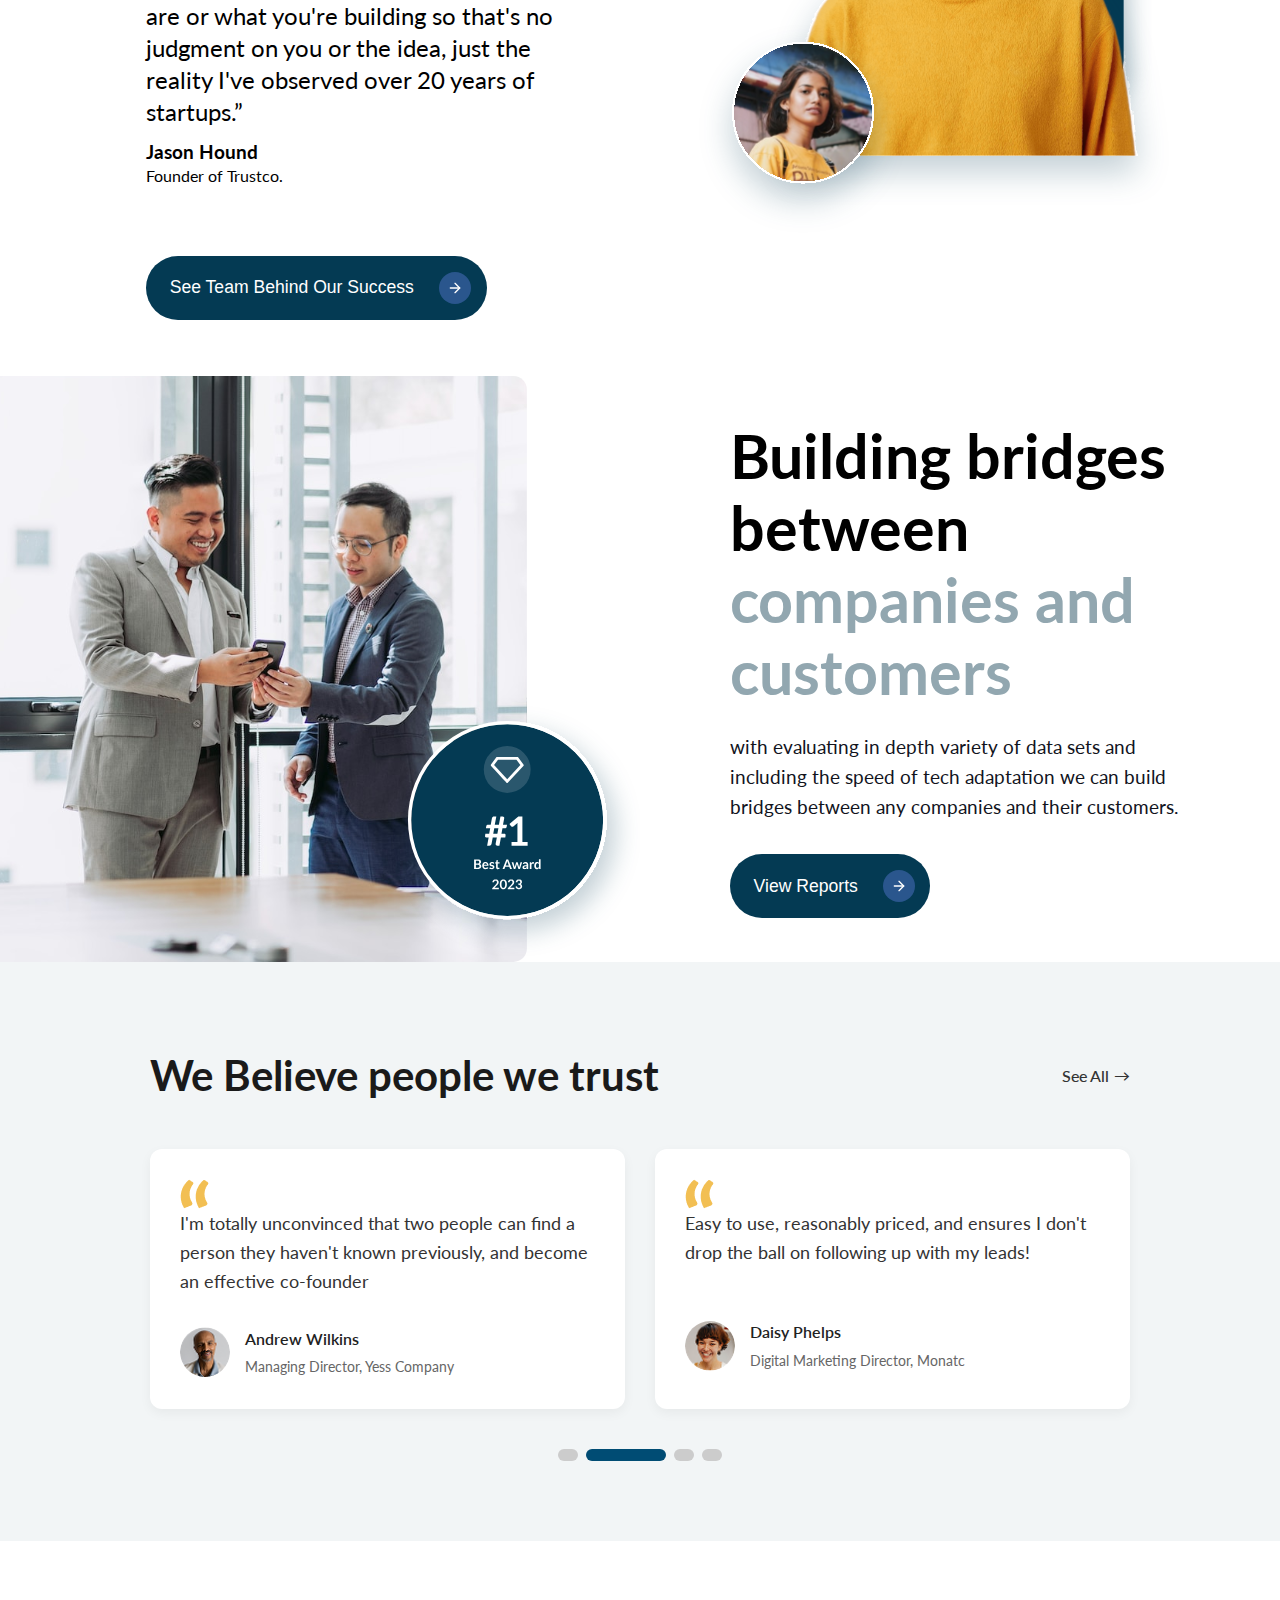
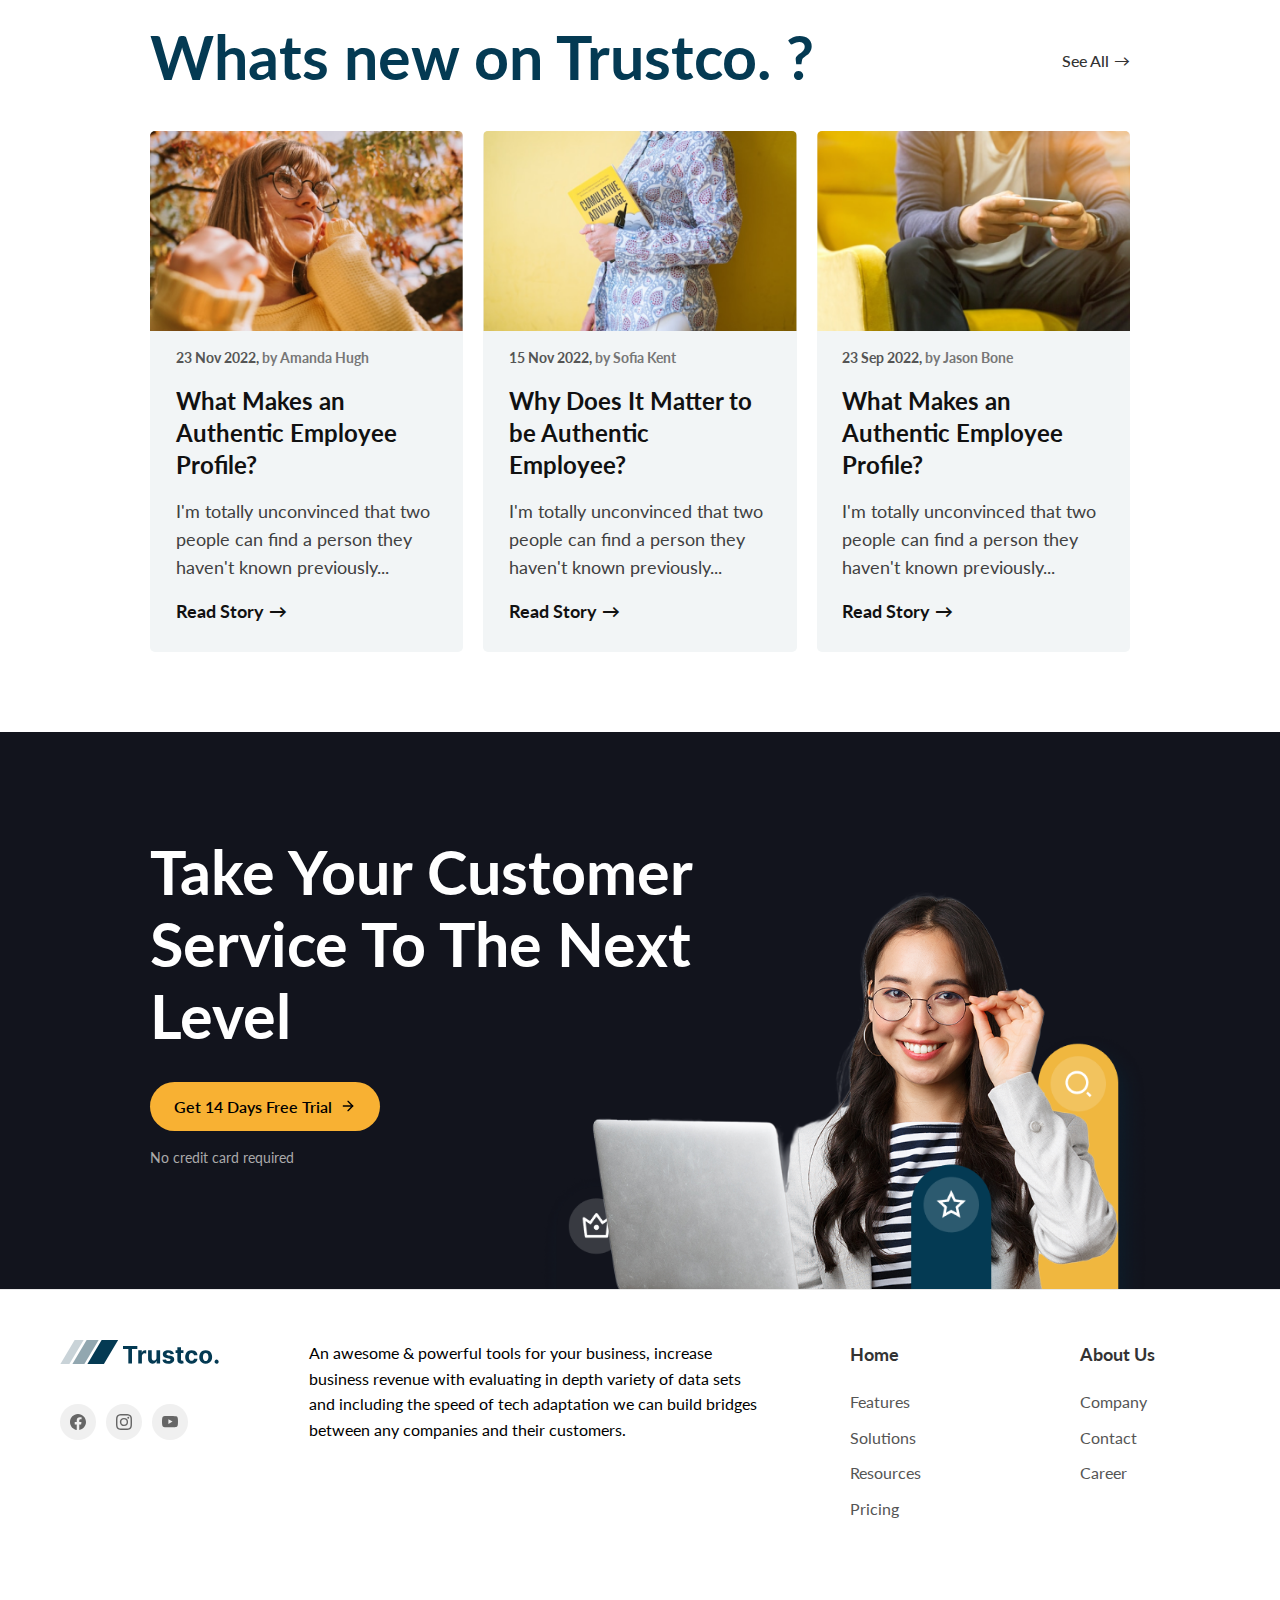
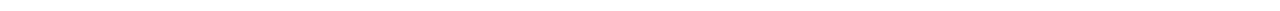
==== commit 48bfd1f6: "implemented footer for desktop" ====
--- a/index.html
+++ b/index.html
@@ -476,7 +476,53 @@
     </main>
     <!-- footer -->
     <footer>
-        footer
+        <section class="footer-container">
+            <div class="footer-brand">
+                <img src="./assests/Logo.svg" alt="Trustco Logo">
+                <div class="social-links">
+                    <a href="#" aria-label="Facebook">
+                        <svg xmlns="http://www.w3.org/2000/svg" width="16" height="16" fill="currentColor" viewBox="0 0 16 16">
+                            <path d="M16 8.049c0-4.446-3.582-8.05-8-8.05C3.58 0-.002 3.603-.002 8.05c0 4.017 2.926 7.347 6.75 7.951v-5.625h-2.03V8.05H6.75V6.275c0-2.017 1.195-3.131 3.022-3.131.876 0 1.791.157 1.791.157v1.98h-1.009c-.993 0-1.303.621-1.303 1.258v1.51h2.218l-.354 2.326H9.25V16c3.824-.604 6.75-3.934 6.75-7.951z"/>
+                        </svg>
+                    </a>
+                    <a href="#" aria-label="Instagram">
+                        <svg xmlns="http://www.w3.org/2000/svg" width="16" height="16" fill="currentColor" viewBox="0 0 16 16">
+                            <path d="M8 0C5.829 0 5.556.01 4.703.048 3.85.088 3.269.222 2.76.42a3.917 3.917 0 0 0-1.417.923A3.927 3.927 0 0 0 .42 2.76C.222 3.268.087 3.85.048 4.7.01 5.555 0 5.827 0 8.001c0 2.172.01 2.444.048 3.297.04.852.174 1.433.372 1.942.205.526.478.972.923 1.417.444.445.89.719 1.416.923.51.198 1.09.333 1.942.372C5.555 15.99 5.827 16 8 16s2.444-.01 3.298-.048c.851-.04 1.434-.174 1.943-.372a3.916 3.916 0 0 0 1.416-.923c.445-.445.718-.891.923-1.417.197-.509.332-1.09.372-1.942C15.99 10.445 16 10.173 16 8s-.01-2.445-.048-3.299c-.04-.851-.175-1.433-.372-1.941a3.926 3.926 0 0 0-.923-1.417A3.911 3.911 0 0 0 13.24.42c-.51-.198-1.092-.333-1.943-.372C10.443.01 10.172 0 7.998 0h.003zm-.717 1.442h.718c2.136 0 2.389.007 3.232.046.78.035 1.204.166 1.486.275.373.145.64.319.92.599.28.28.453.546.598.92.11.281.24.705.275 1.485.039.843.047 1.096.047 3.231s-.008 2.389-.047 3.232c-.035.78-.166 1.203-.275 1.485a2.47 2.47 0 0 1-.599.919c-.28.28-.546.453-.92.598-.28.11-.704.24-1.485.276-.843.038-1.096.047-3.232.047s-2.39-.009-3.233-.047c-.78-.036-1.203-.166-1.485-.276a2.478 2.478 0 0 1-.92-.598 2.48 2.48 0 0 1-.6-.92c-.109-.281-.24-.705-.275-1.485-.038-.843-.046-1.096-.046-3.233 0-2.136.008-2.388.046-3.231.036-.78.166-1.204.276-1.486.145-.373.319-.64.599-.92.28-.28.546-.453.92-.598.282-.11.705-.24 1.485-.276.738-.034 1.024-.044 2.515-.045v.002zm4.988 1.328a.96.96 0 1 0 0 1.92.96.96 0 0 0 0-1.92zm-4.27 1.122a4.109 4.109 0 1 0 0 8.217 4.109 4.109 0 0 0 0-8.217zm0 1.441a2.667 2.667 0 1 1 0 5.334 2.667 2.667 0 0 1 0-5.334z"/>
+                        </svg>
+                    </a>
+                    <a href="#" aria-label="YouTube">
+                        <svg xmlns="http://www.w3.org/2000/svg" width="16" height="16" fill="currentColor" viewBox="0 0 16 16">
+                            <path d="M8.051 1.999h.089c.822.003 4.987.033 6.11.335a2.01 2.01 0 0 1 1.415 1.42c.101.38.172.883.22 1.402l.01.104.022.26.008.104c.065.914.073 1.77.074 1.957v.075c-.001.194-.01 1.108-.082 2.06l-.008.105-.009.104c-.05.572-.124 1.14-.235 1.558a2.007 2.007 0 0 1-1.415 1.42c-1.16.312-5.569.334-6.18.335h-.142c-.309 0-1.587-.006-2.927-.052l-.17-.006-.087-.004-.171-.007-.171-.007c-1.11-.049-2.167-.128-2.654-.26a2.007 2.007 0 0 1-1.415-1.419c-.111-.417-.185-.986-.235-1.558L.09 9.82l-.008-.104A31.4 31.4 0 0 1 0 7.68v-.123c.002-.215.01-.958.064-1.778l.007-.103.003-.052.008-.104.022-.26.01-.104c.048-.519.119-1.023.22-1.402a2.007 2.007 0 0 1 1.415-1.42c.487-.13 1.544-.21 2.654-.26l.17-.007.172-.006.086-.003.171-.007A99.788 99.788 0 0 1 7.858 2h.193zM6.4 5.209v4.818l4.157-2.408L6.4 5.209z"/>
+                        </svg>
+                    </a>
+                </div>
+            </div>
+            <p>An awesome & powerful tools for your business, increase business revenue with evaluating in depth variety of data sets and including the speed of tech adaptation we can build bridges between any companies and their customers.</p>
+            
+            <div class="footer-links">
+                <div class="footer-links-column">
+                    <h3>Home</h3>
+                    <ul>
+                        <li><a href="#">Features</a></li>
+                        <li><a href="#">Solutions</a></li>
+                        <li><a href="#">Resources</a></li>
+                        <li><a href="#">Pricing</a></li>
+                    </ul>
+                </div>
+                
+                <div class="footer-links-column">
+                    <h3>About Us</h3>
+                    <ul>
+                        <li><a href="#">Company</a></li>
+                        <li><a href="#">Contact</a></li>
+                        <li><a href="#">Career</a></li>
+                    </ul>
+                </div>
+                
+            </div>
+            
+
+        </section>
     </footer>
 
 
--- a/style.css
+++ b/style.css
@@ -843,7 +843,10 @@
     border-radius: 10px;
     background-color: #004c74;
 }
-
+.see-all.mobile{
+    display: none;
+
+}
 .mobile {
     display: none;
 }
@@ -1029,6 +1032,107 @@
     object-fit: cover;
 }
 
+/* footer  */
+footer {
+    background-color: #fff;
+    padding: 50px 0;
+    border-top: 1px solid #eaeaea;
+}
+
+.footer-container {
+    gap: 90px;
+    max-width: 1200px;
+    margin: 0 auto;
+    display: flex;
+    justify-content: space-between;
+    padding: 0 20px;
+}
+
+.footer-brand {
+    margin-bottom: 30px;
+}
+
+.footer-brand img {
+    max-width: 180px;
+    margin-bottom: 20px;
+}
+
+.footer-brand p {
+    color: #555;
+    line-height: 1.6;
+    font-size: 18px;
+    margin-bottom: 20px;
+}
+
+.social-links {
+    display: flex;
+    gap: 10px;
+    margin-top: 40px;
+}
+
+.social-links a {
+    display: flex;
+    align-items: center;
+    justify-content: center;
+    width: 36px;
+    height: 36px;
+    background-color: #f0f0f0;
+    border-radius: 50%;
+    color: #666;
+    text-decoration: none;
+    transition: background-color 0.3s;
+}
+
+.social-links a:hover {
+    background-color: #e0e0e0;
+}
+
+.footer-links {
+    display: flex;
+    gap: 90px;
+}
+
+.footer-links-column {
+    flex: 0 1 auto;
+    min-width: 140px;
+    margin-bottom: 30px;
+}
+
+.footer-links-column h3 {
+    font-size: 18px;
+    font-weight: bold;
+    margin-bottom: 20px;
+    color: #333;
+}
+
+.footer-links-column ul {
+    list-style: none;
+}
+
+.footer-links-column ul li {
+    margin-bottom: 10px;
+}
+
+.footer-links-column ul li a {
+    color: #555;
+    text-decoration: none;
+    transition: color 0.3s;
+}
+
+.footer-links-column ul li a:hover {
+    color: #1a7b85;
+}
+
+.footer-bottom {
+    width: 100%;
+    padding-top: 30px;
+    margin-top: 20px;
+    border-top: 1px solid #eaeaea;
+    text-align: center;
+    color: #777;
+    font-size: 14px;
+}
+
 @media only screen and (max-width: 1023px) {
     nav.desktop-menu {
         display: none;
@@ -1286,6 +1390,7 @@
     }
 
     .mobile-see-all .see-all {
+        margin-bottom: 50px;
         display: inline-flex;
         justify-content: center;
     }
@@ -1294,6 +1399,24 @@
     }
     .card-info{
         text-align: left;
+    }
+    .cta-image{
+        right: 0;
+    }
+    .cta-container{
+        height: 38rem;
+    }
+    .cta-content{
+        padding: 50px 28px;
+        width: auto;
+        justify-content: unset;
+        align-items: center;
+        margin-inline:auto ;
+    }
+    .cta-title{
+        line-height: 38px;
+        font-size: 1.8rem;
+        font-weight: bold;
     }
 
 }
@@ -1498,3 +1621,9 @@
 
 
 }
+
+@media (max-width: 480px) {
+    .cta-container{
+        height: 33rem;
+    }
+}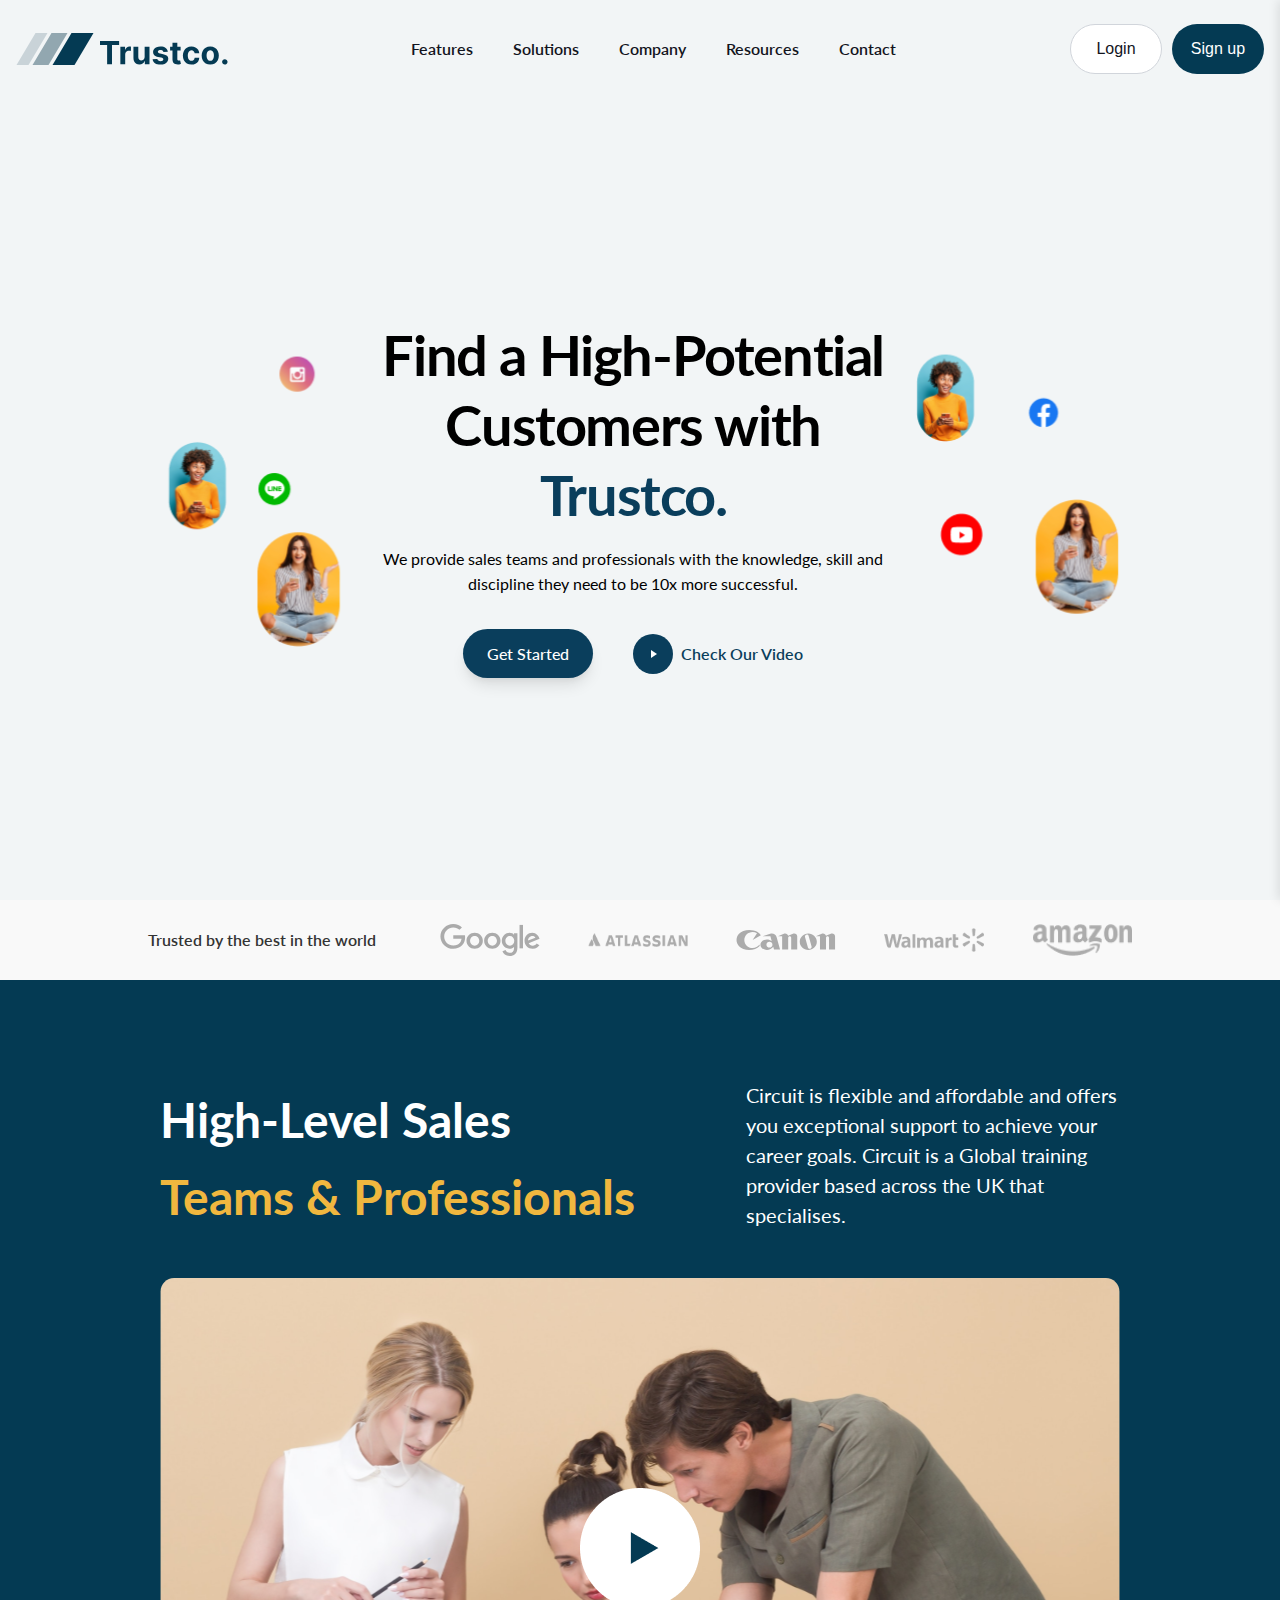
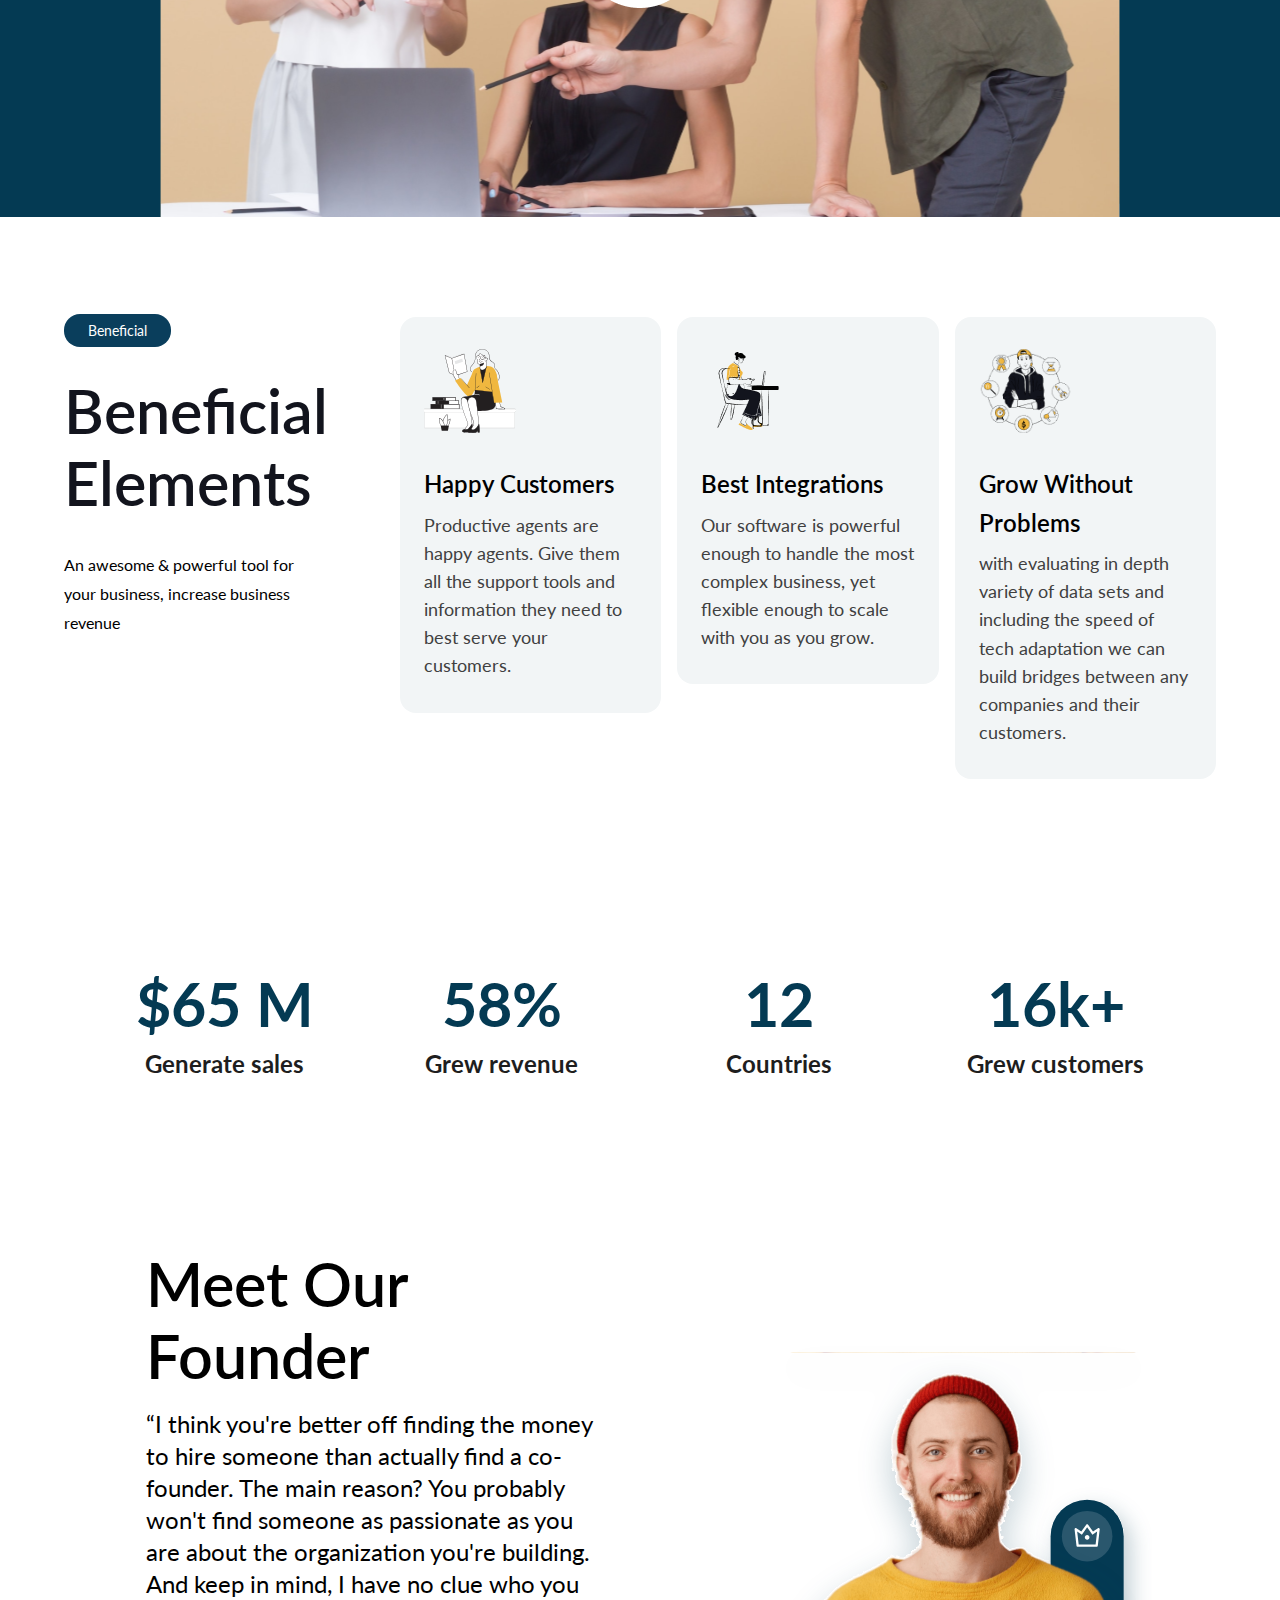
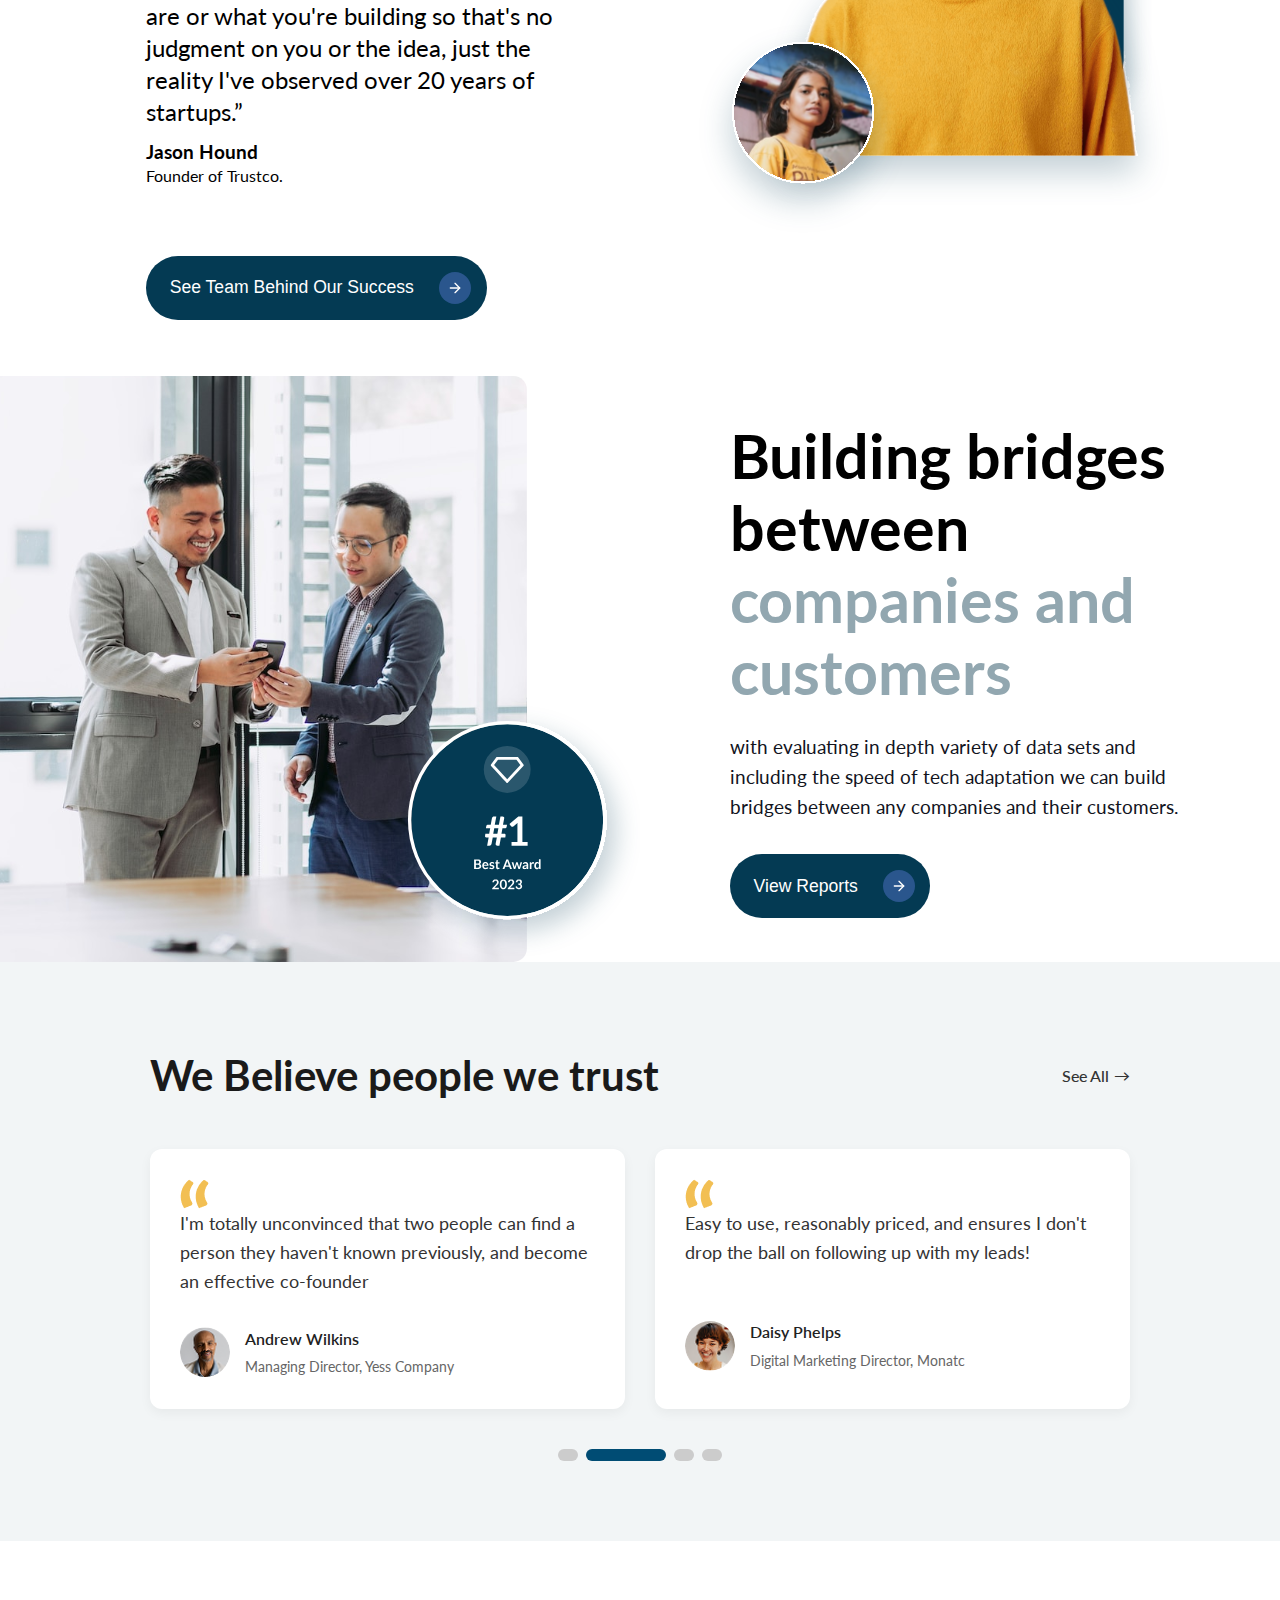
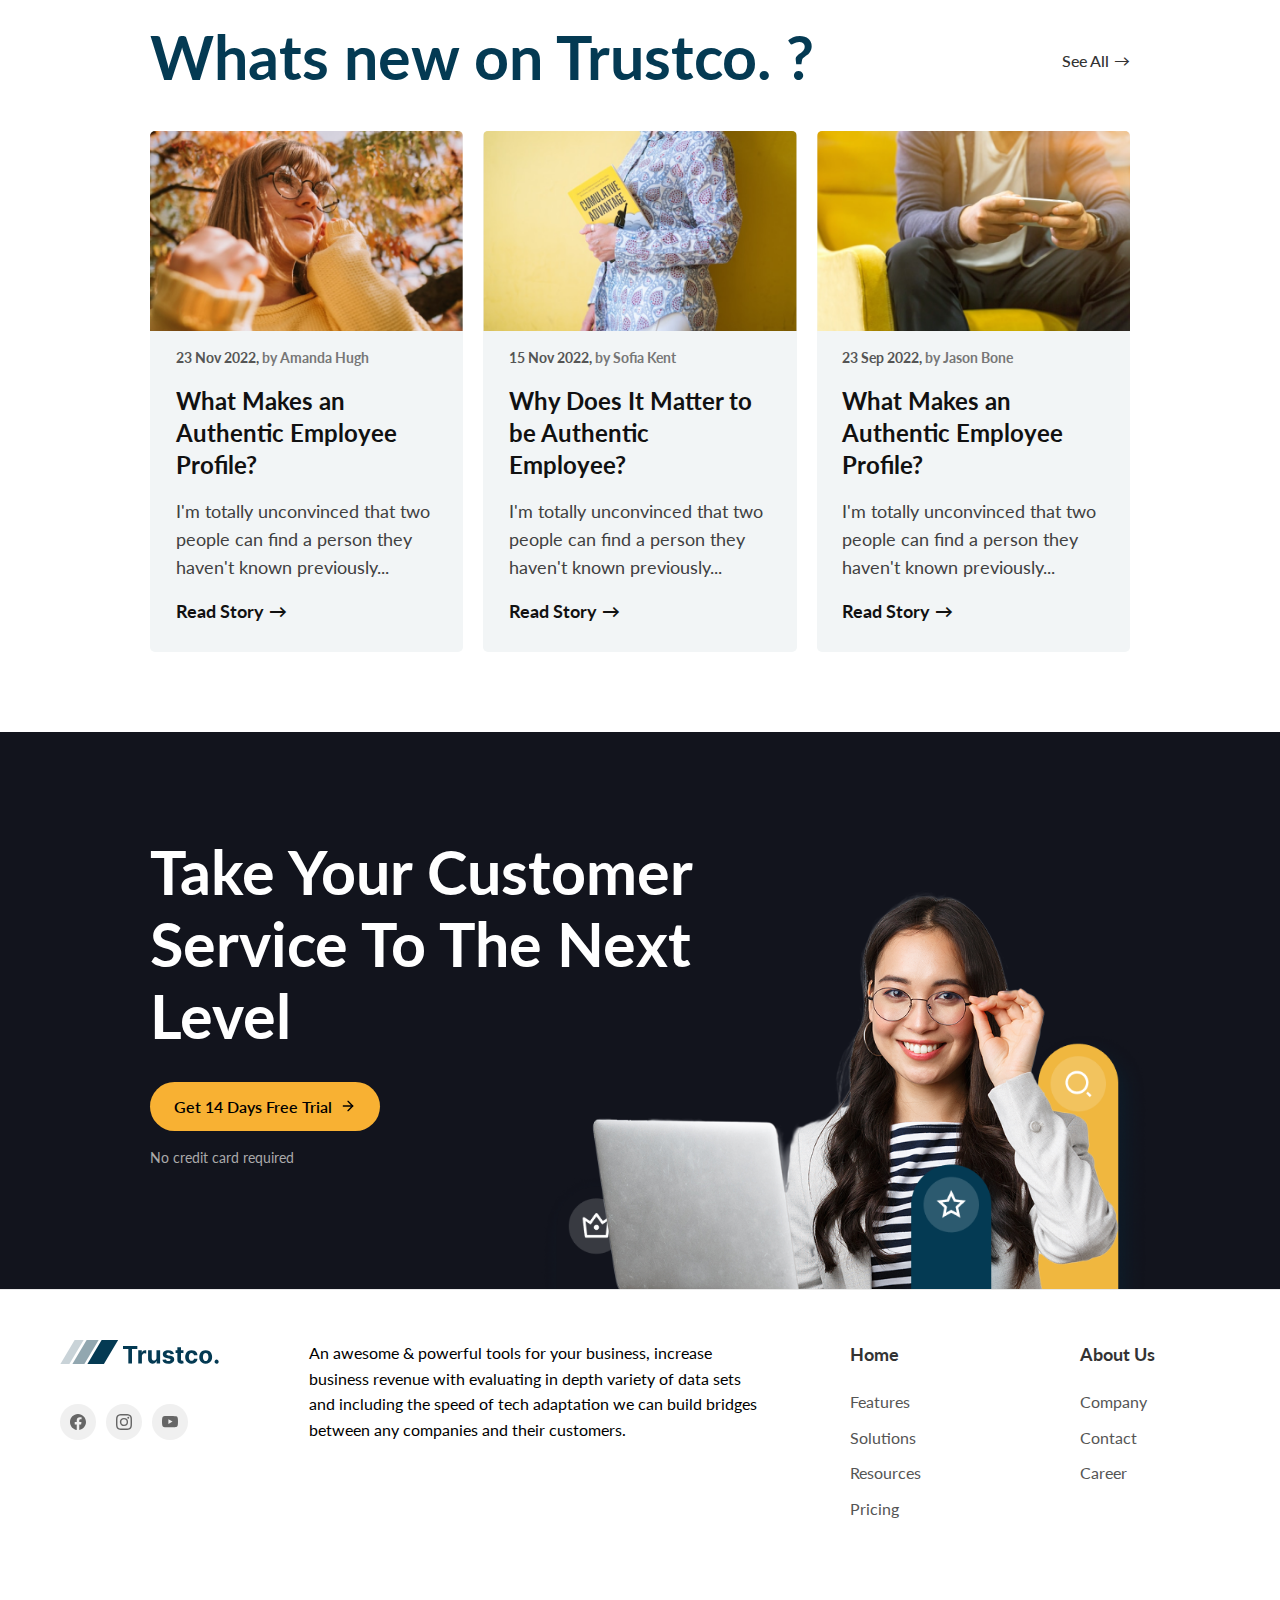
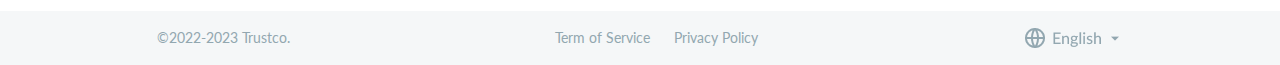
==== commit f7f9169c: "implemented site  credit section for desktop" ====
--- a/index.html
+++ b/index.html
@@ -520,10 +520,23 @@
                 </div>
                 
             </div>
-            
-
-        </section>
+
+        </section>
+
+        
     </footer>
+    <section class="site-credit">
+        <div class="credit-left">
+            ©2022-2023 Trustco.
+        </div>
+        <div class="credit-center">
+            <a href="#">Term of Service</a>
+            <a href="#">Privacy Policy</a>
+        </div>
+        <div class="credit-right">
+            <img src="./assests/Language.png" alt="lang"/>
+        </div>
+    </section>
 
 
     <script>
--- a/style.css
+++ b/style.css
@@ -1133,6 +1133,32 @@
     font-size: 14px;
 }
 
+ /* site styling */
+ .site-credit {
+    background-color: #f5f7f8;
+    padding: 15px 30px;
+    display: flex;
+    justify-content: space-around;
+    align-items: center;
+    font-size: 14px;
+    color: #92A7B0;
+}
+
+.credit-center {
+    text-align: center;
+}
+
+.site-credit a {
+    color: #92A7B0;
+    text-decoration: none;
+    margin: 0 10px;
+}
+
+.site-credit a:hover {
+    text-decoration: underline;
+}
+
+
 @media only screen and (max-width: 1023px) {
     nav.desktop-menu {
         display: none;
@@ -1417,6 +1443,20 @@
         line-height: 38px;
         font-size: 1.8rem;
         font-weight: bold;
+    }
+    .footer-container{
+        flex-direction: column;
+        gap:1.5rem
+    }
+    .social-links{
+        margin-top: unset;
+    }
+    .footer-brand{
+        margin-bottom: unset;
+    }
+    .footer-links-column{
+        min-width: unset;
+        text-align: left;
     }
 
 }
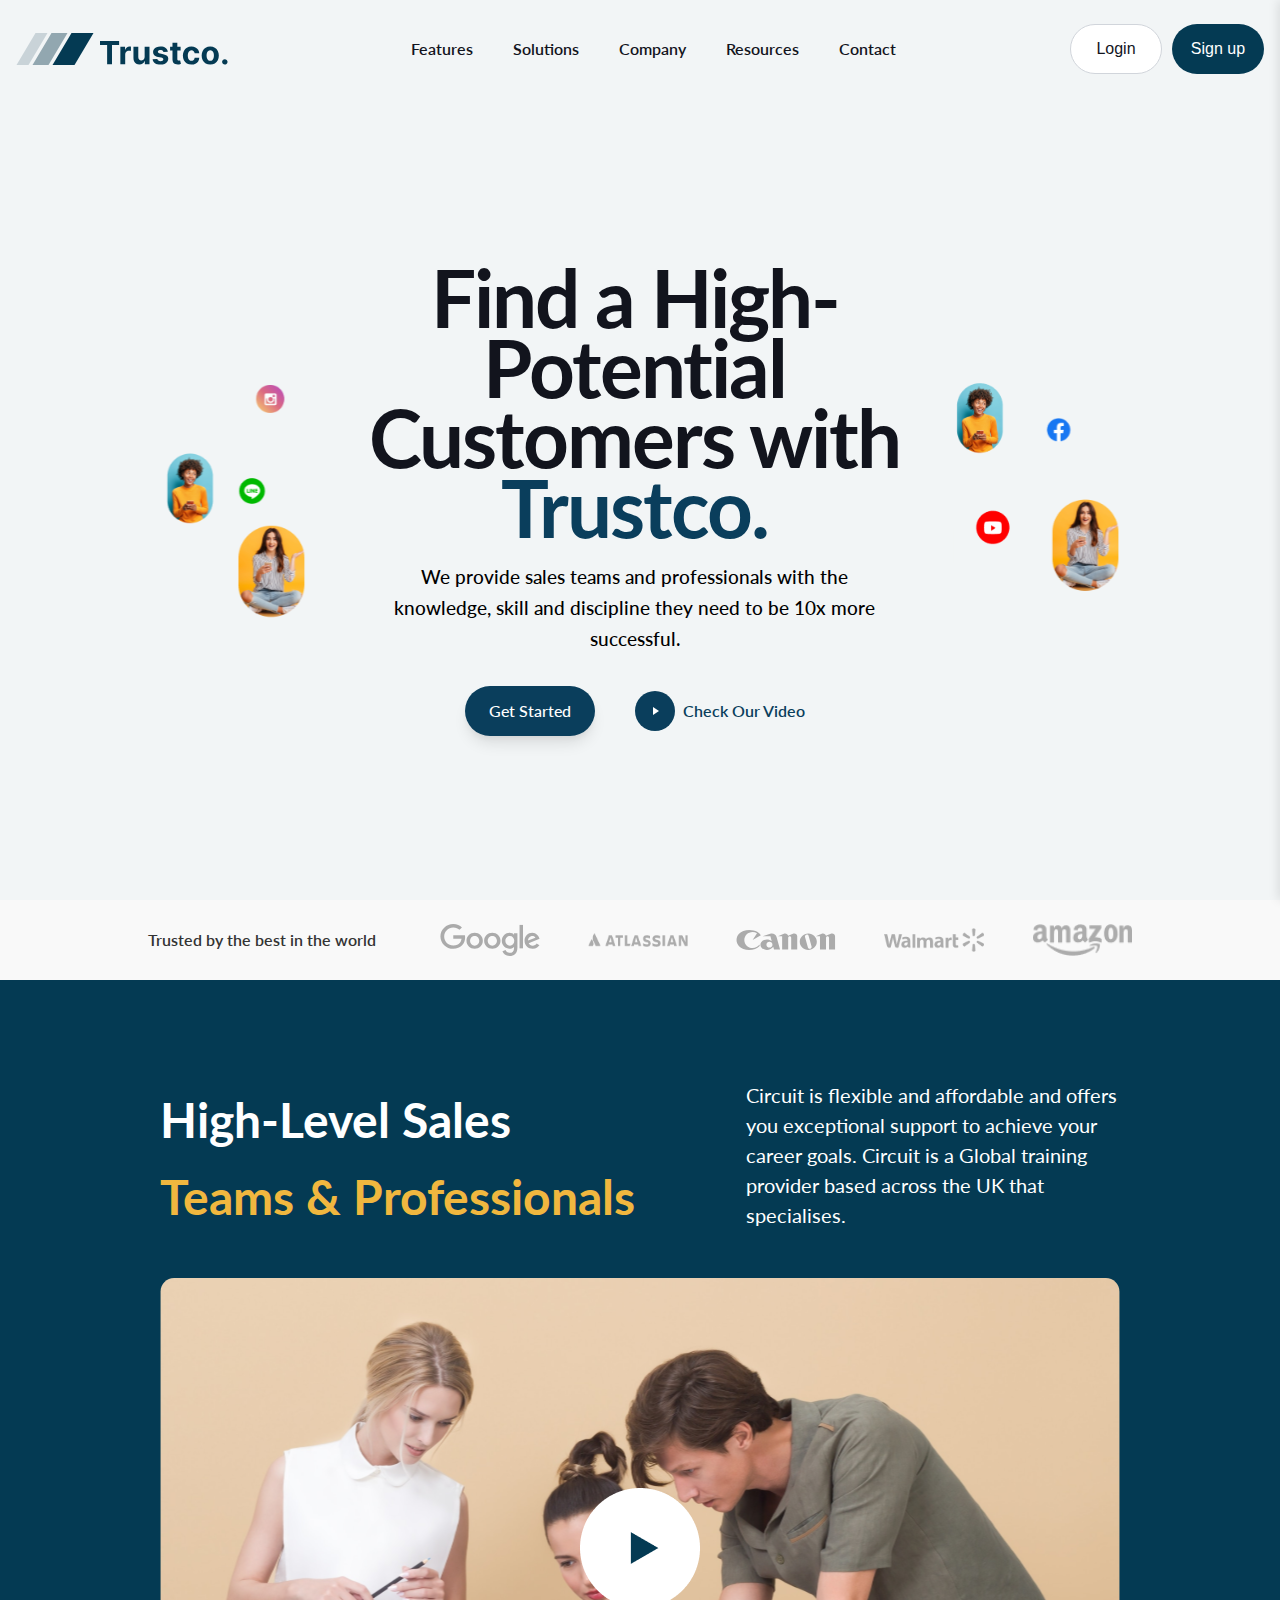
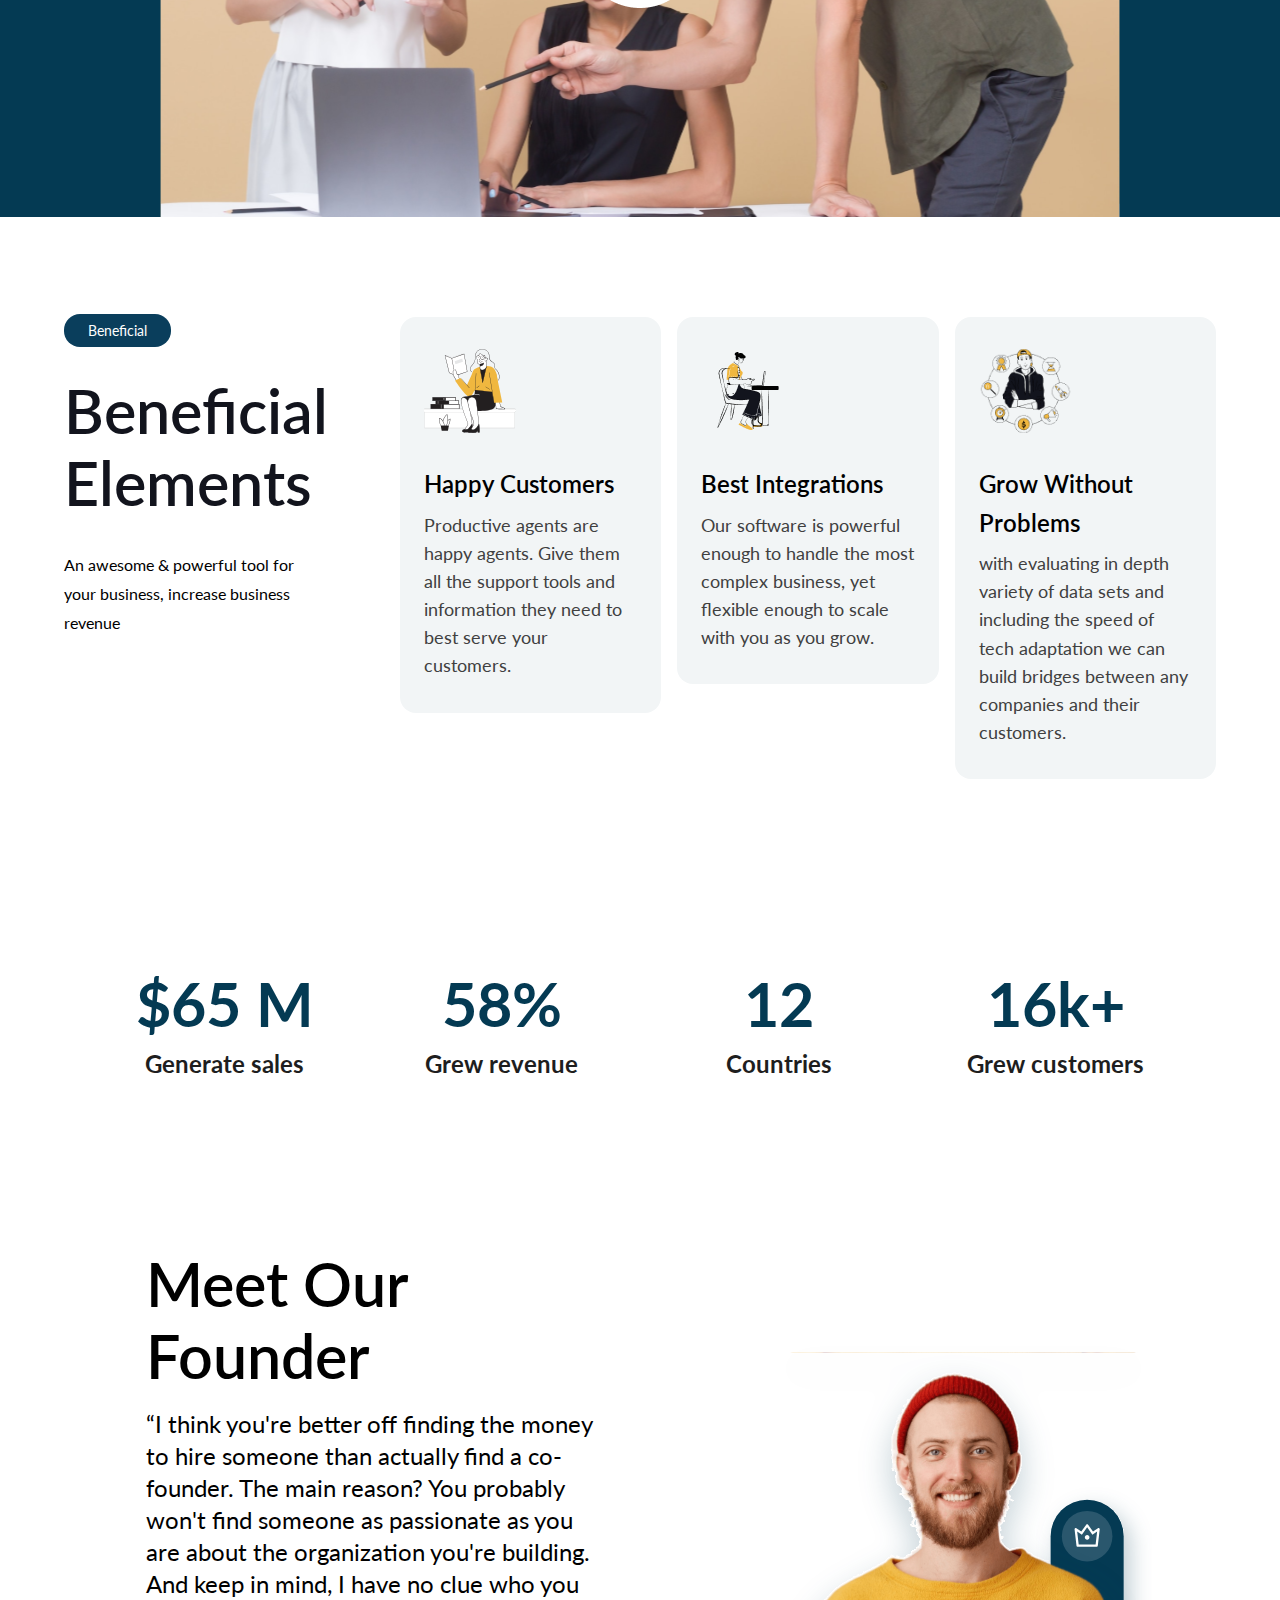
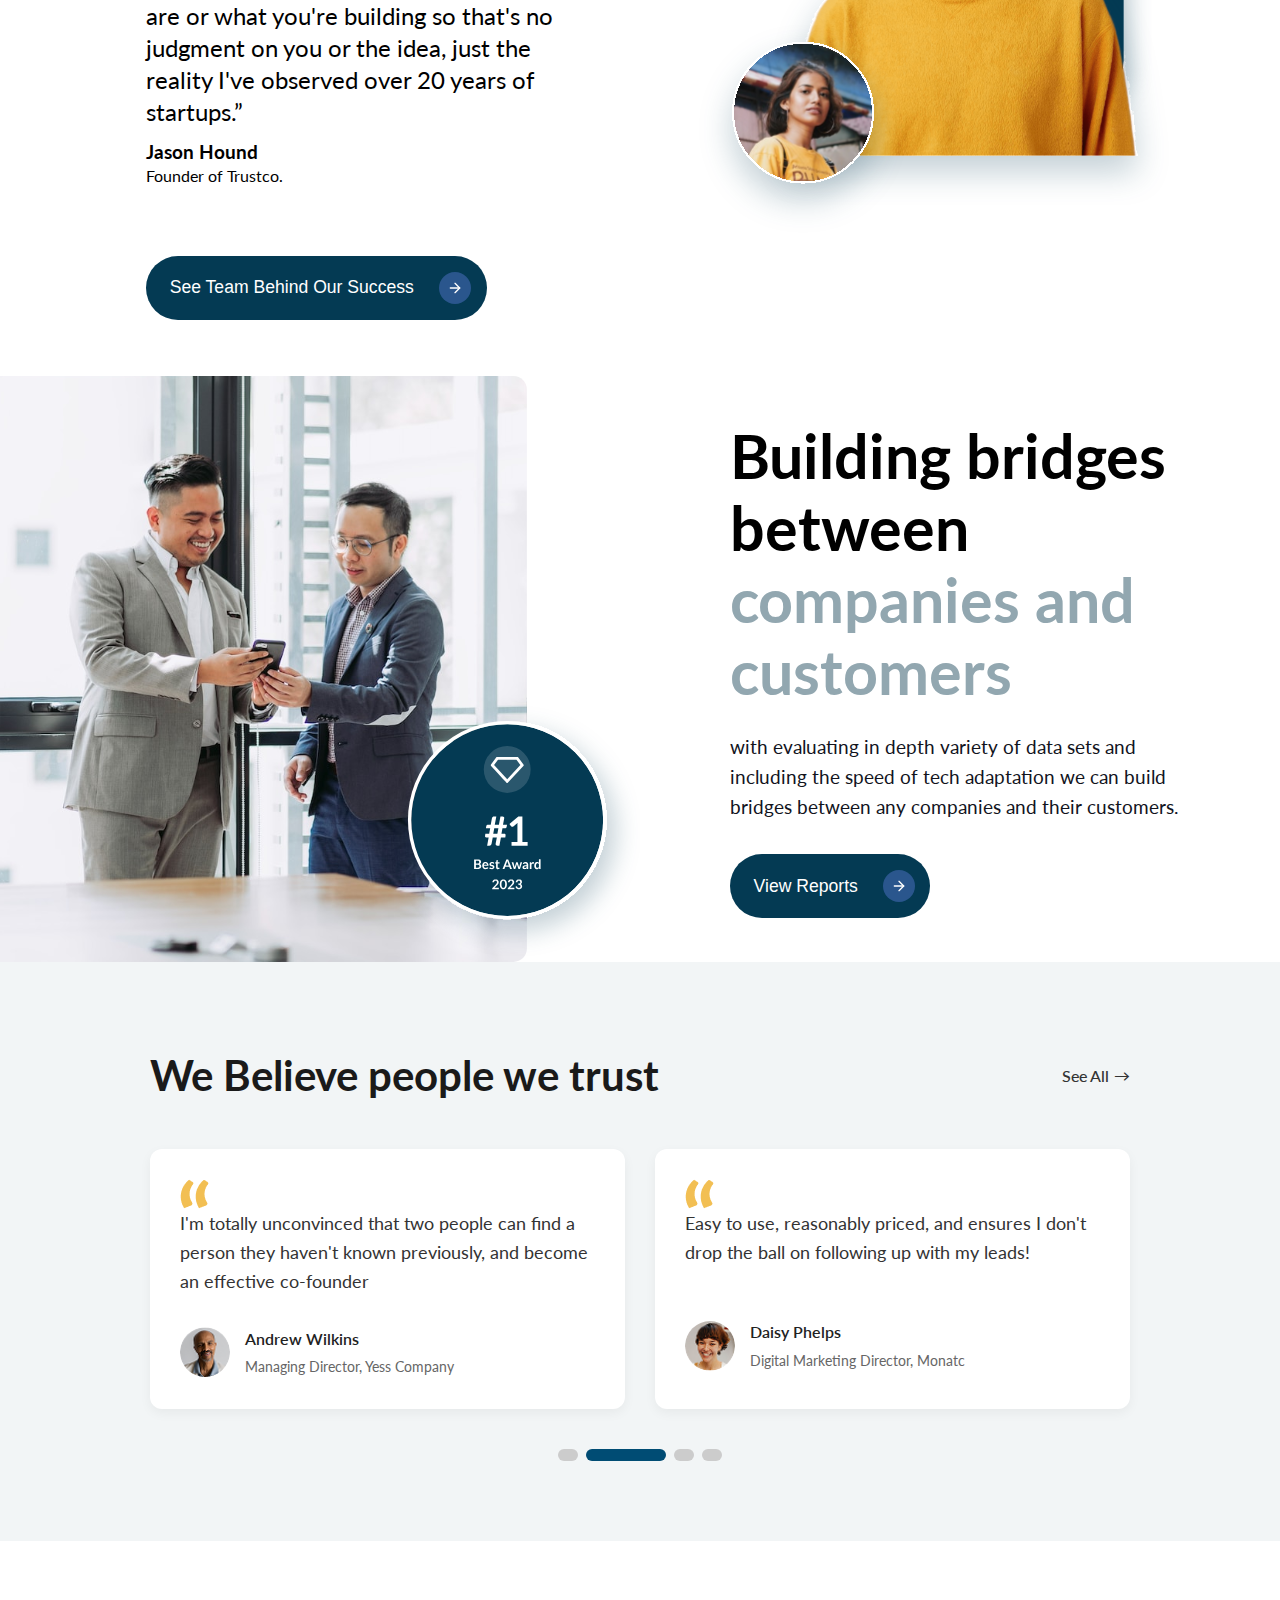
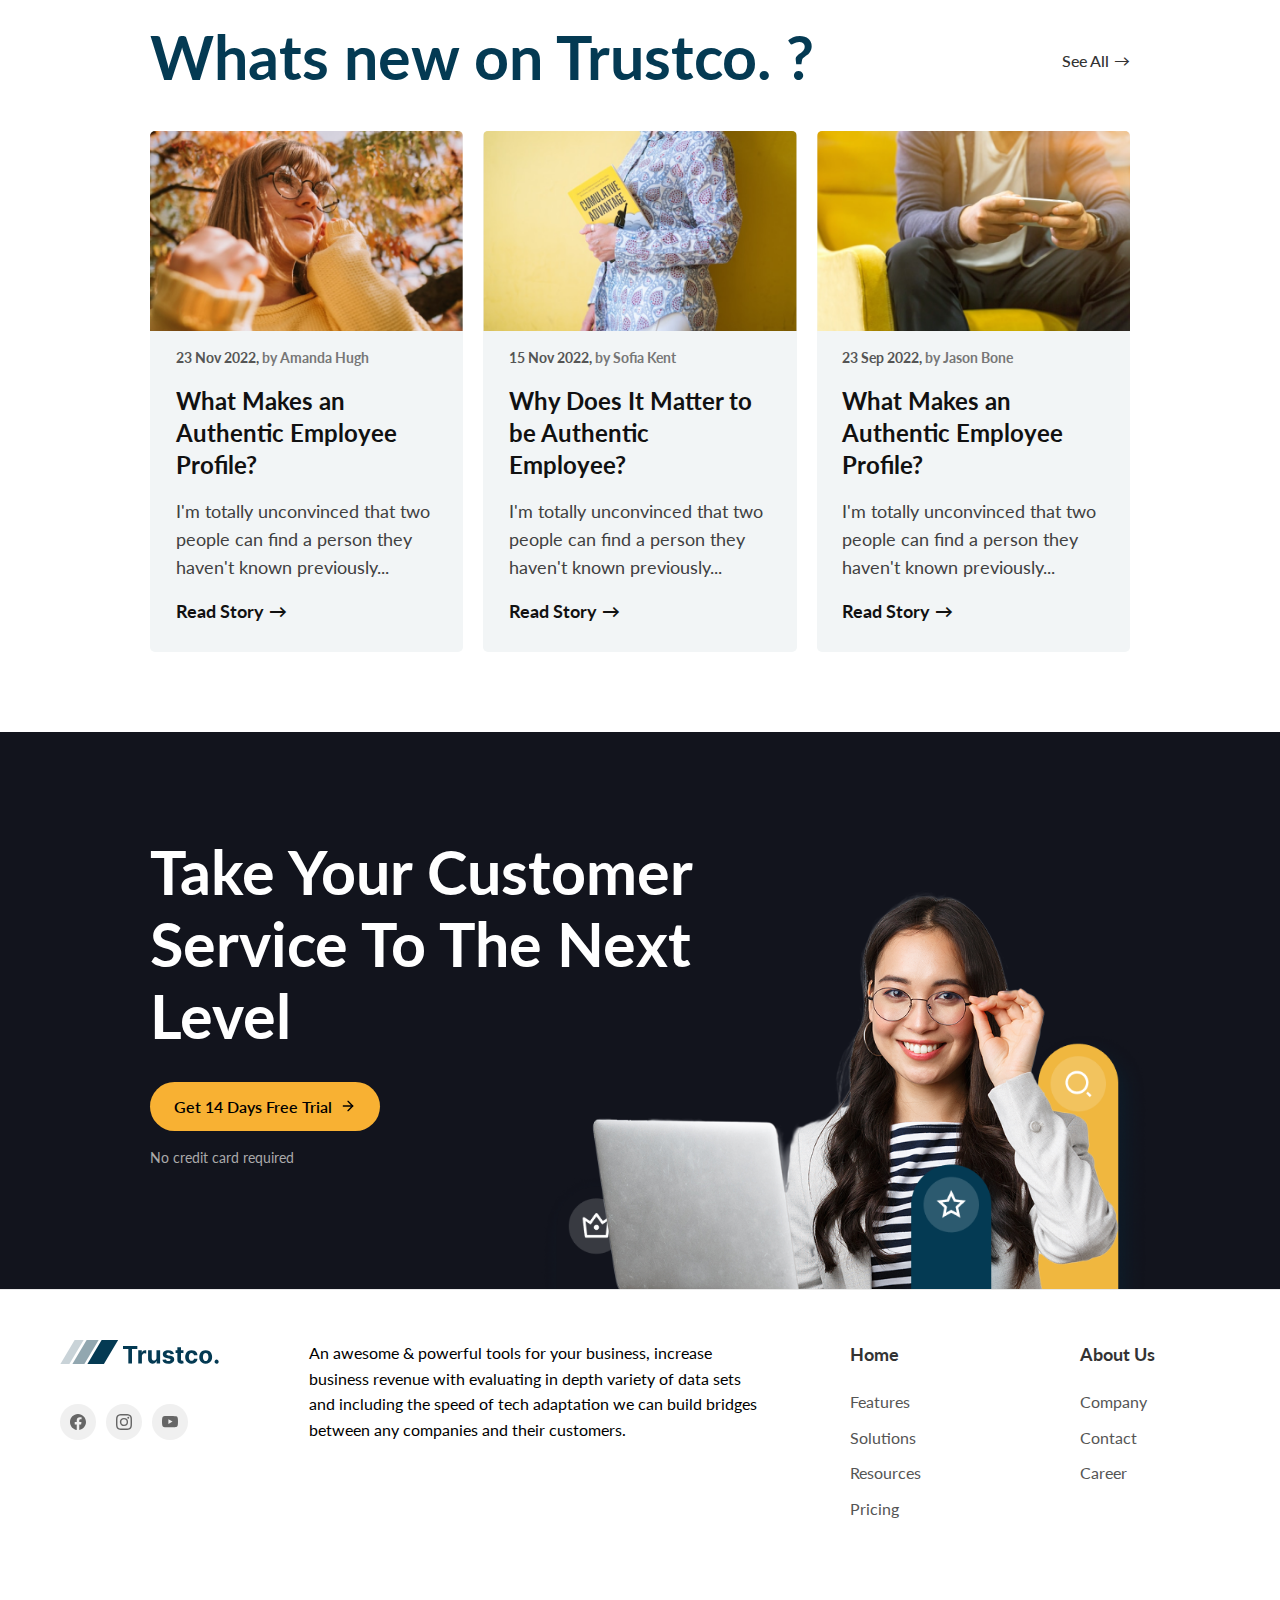
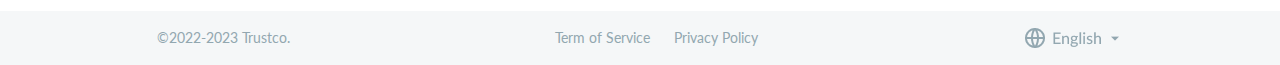
==== commit 41dde35a: "landing page added" ====
--- a/index.html
+++ b/index.html
@@ -21,7 +21,7 @@
                 <li><a href="#">Solutions</a></li>
                 <li><a href="#">Company</a></li>
                 <li><a href="#">Resources</a></li>
-                <li><a href="#">Contact</a></li>
+                <li><a href="./contact.html">Contact</a></li>
             </ul>
         </nav>
 
@@ -57,7 +57,7 @@
             <li><a href="#">Solutions</a></li>
             <li><a href="#">Company</a></li>
             <li><a href="#">Resources</a></li>
-            <li><a href="#">Contact</a></li>
+            <li><a href="./contact.html">Contact</a></li>
         </ul>
         <div class="mobile-buttons">
             <button class="btn btn-login">Login</button>
--- a/style.css
+++ b/style.css
@@ -1159,6 +1159,111 @@
 }
 
 
+/* contact page */
+.hero-container h1 {
+    font-size: 48px;
+    font-weight: 700;
+    color: #222;
+    margin-bottom: 20px;
+}
+
+.subtitle {
+    font-size: 18px;
+    color: #555;
+    max-width: 700px;
+    margin: 0 auto 50px;
+    line-height: 1.6;
+}
+
+/* Contact Options Styles */
+.contact-options {
+    display: flex;
+    justify-content: center;
+    gap: 30px;
+    flex-wrap: wrap;
+}
+.hero-container h1{
+    color: #12141D;
+    font-size: 5rem;
+    font-weight: 700;
+}
+.hero-container p{
+    font-size: 1.2rem;
+    font-weight: 500;
+    text-align: center;
+}
+
+.contact-card {
+    background-color: #fff;
+    border-radius: 10px;
+    box-shadow: 0 5px 15px rgba(0,0,0,0.05);
+    padding: 24px;
+    width: 350px;
+    text-align: left;
+    transition: transform 0.3s ease;
+}
+
+.contact-desc{
+    margin-top: 2rem;
+   
+}
+.contact-desc p{
+    text-align: left;
+    font-size: 18px;
+}
+.icon-wrapper {
+    width: 60px;
+    height: 60px;
+    border-radius: 50%;
+    display: flex;
+    align-items: center;
+    justify-content: center;
+}
+
+.email {
+    background-color: #F2F5F6;
+}
+
+.location {
+    background-color: #FCF3E0;
+}
+
+.phone {
+    background-color: #F2F5F6;
+}
+
+.icon-wrapper i {
+    font-size: 24px;
+}
+
+.contact-card h2 {
+    font-size: 22px;
+    color: #333;
+    margin-bottom: 15px;
+}
+
+.contact-card p {
+    color: #666;
+    line-height: 1.6;
+    margin-bottom: 25px;
+}
+
+.contact-link {
+    color: #043A53;
+    text-decoration: none;
+    font-weight: 600;
+    display: flex;
+    align-items: center;
+    gap: 8px;
+    font-size: 18px;
+    transition: color 0.3s ease;
+}
+
+
+
+.hero-container.contact{
+    flex-direction: column;
+}
 @media only screen and (max-width: 1023px) {
     nav.desktop-menu {
         display: none;
@@ -1666,4 +1771,8 @@
     .cta-container{
         height: 33rem;
     }
+    .site-credit{
+        flex-direction: column;
+        gap:20px;
+    }
 }